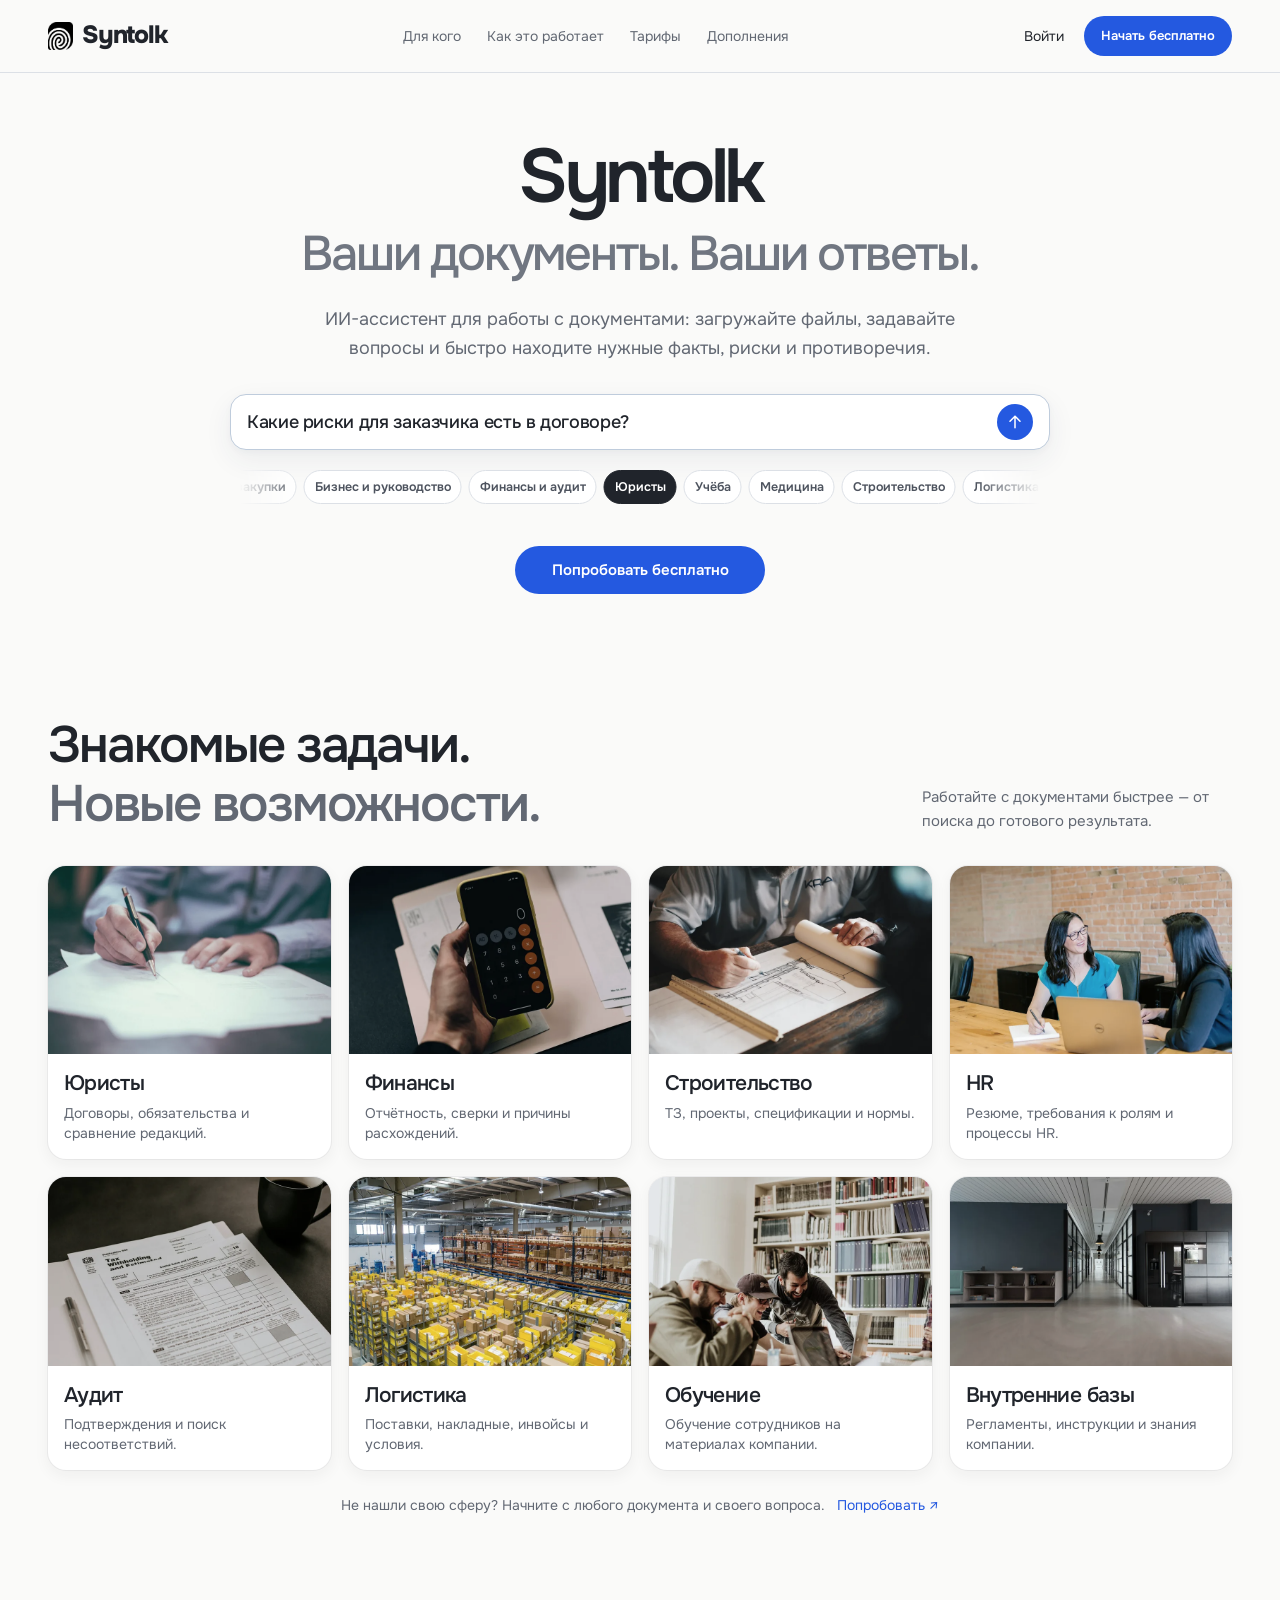
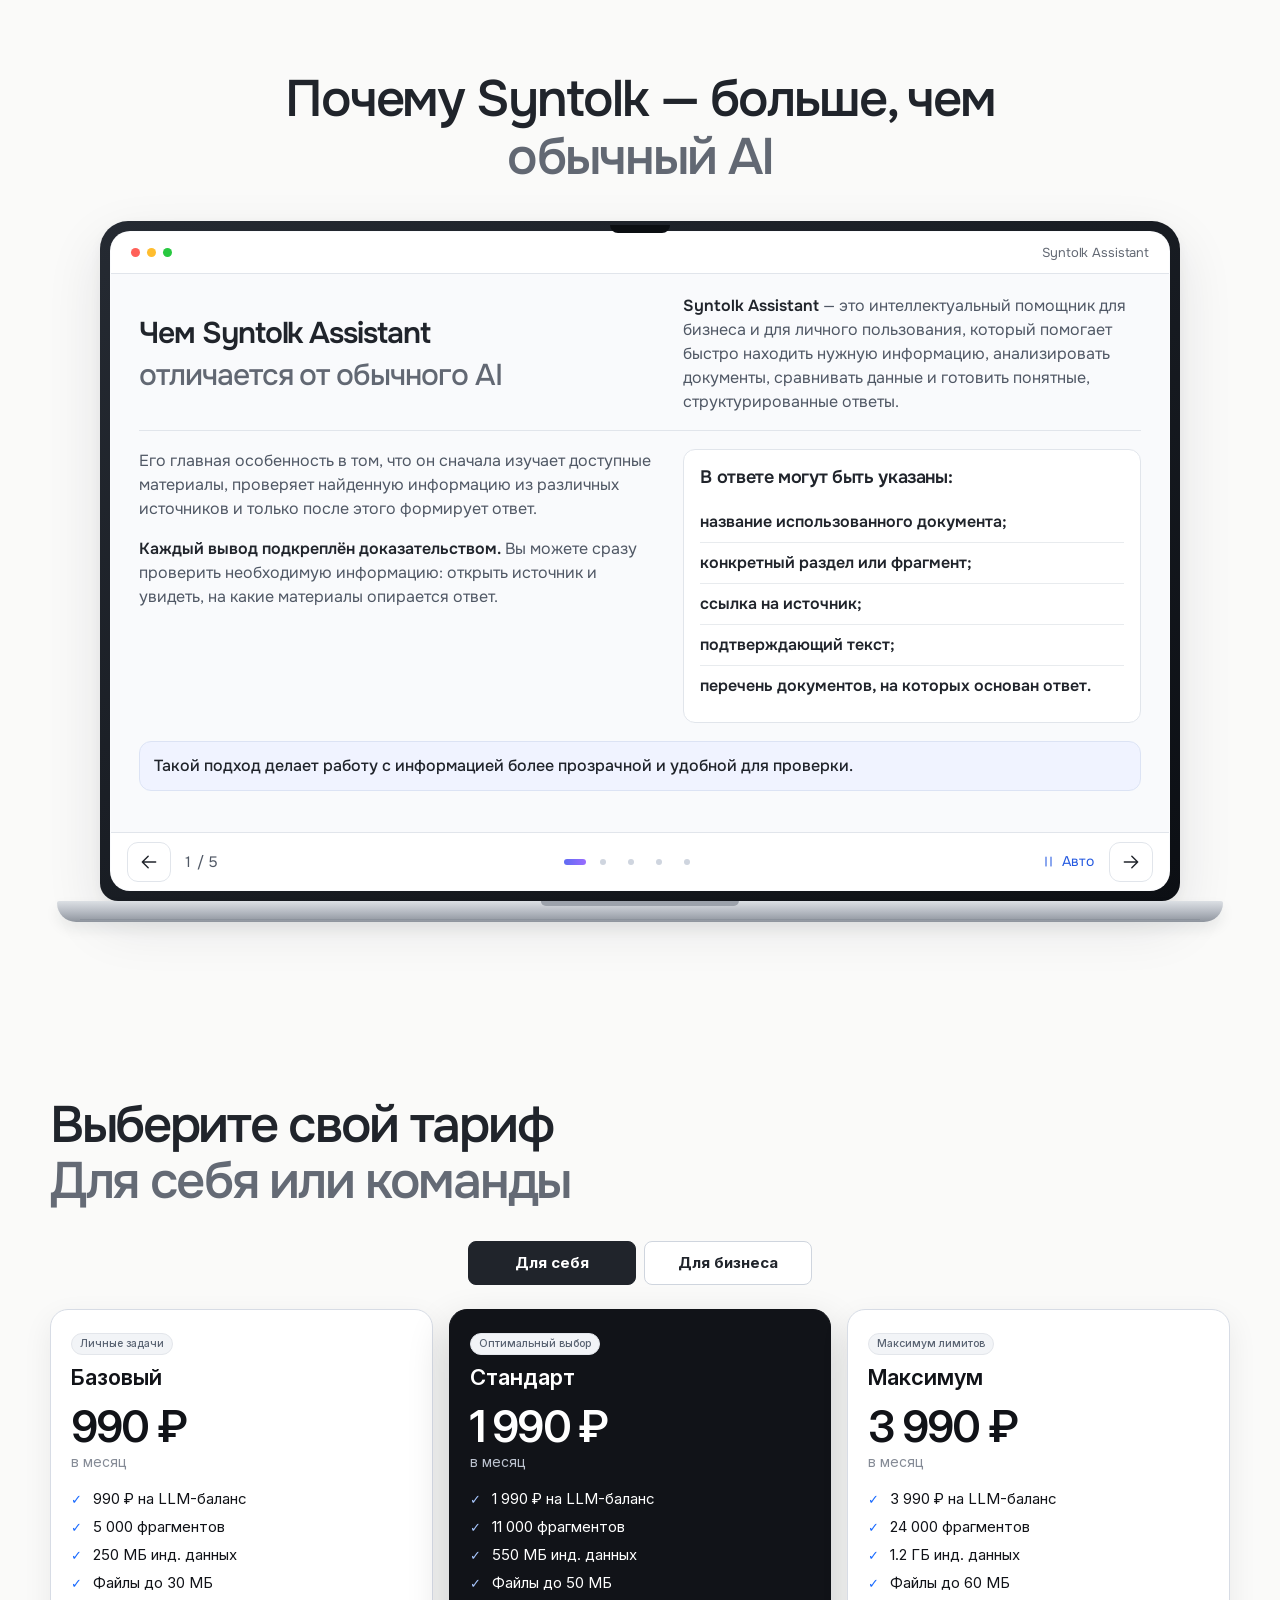
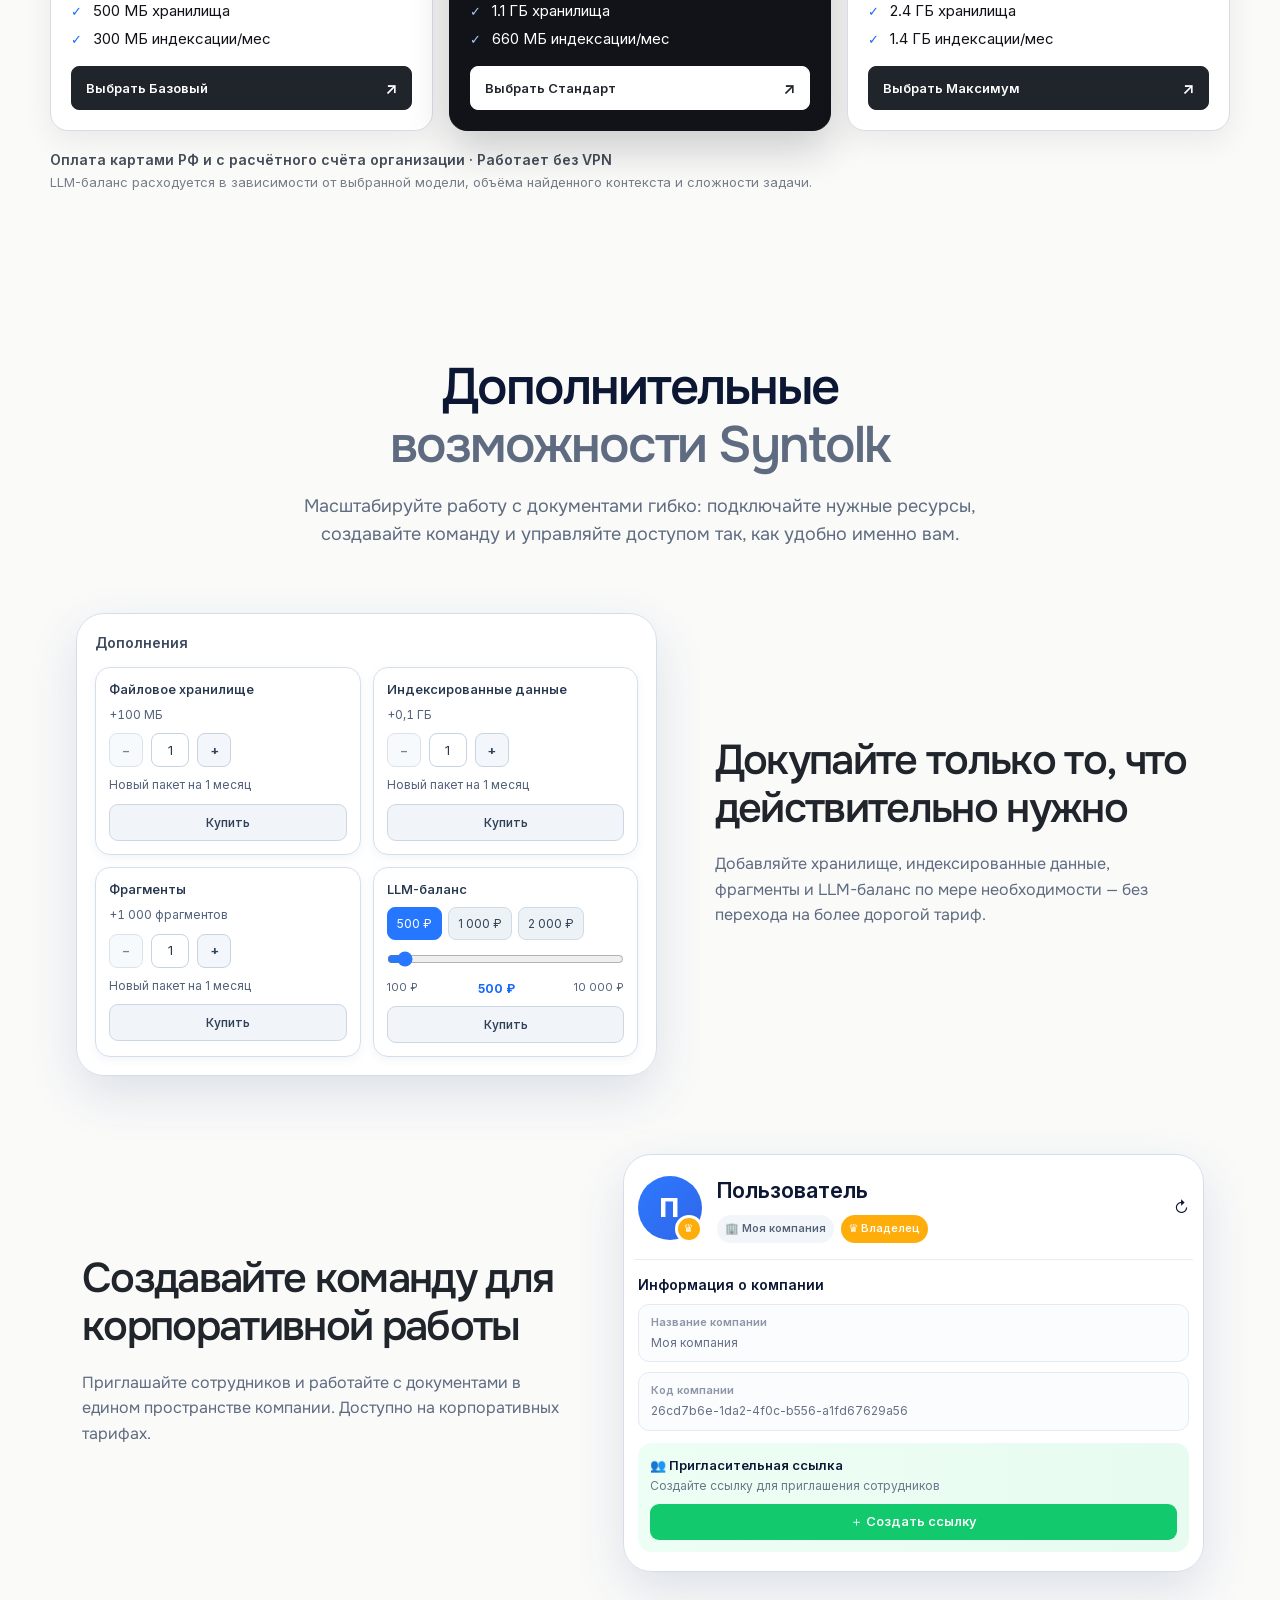
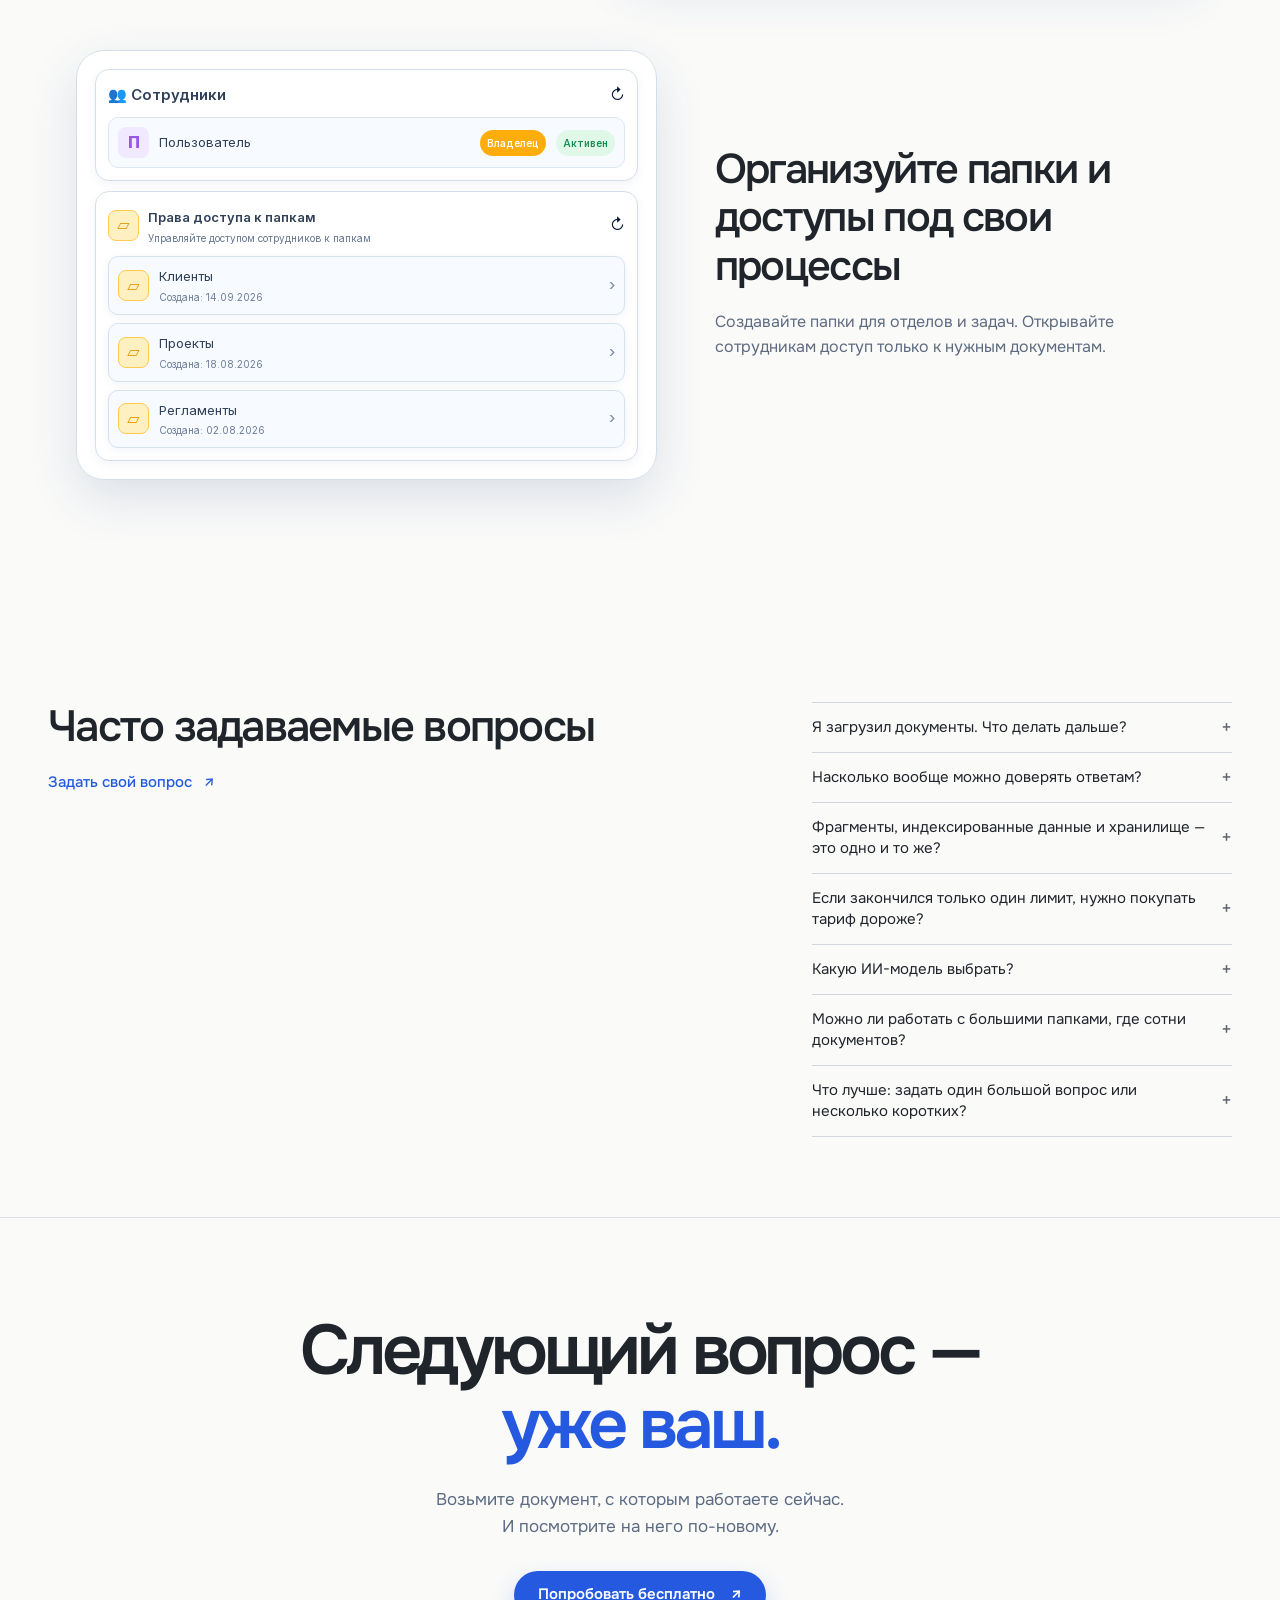
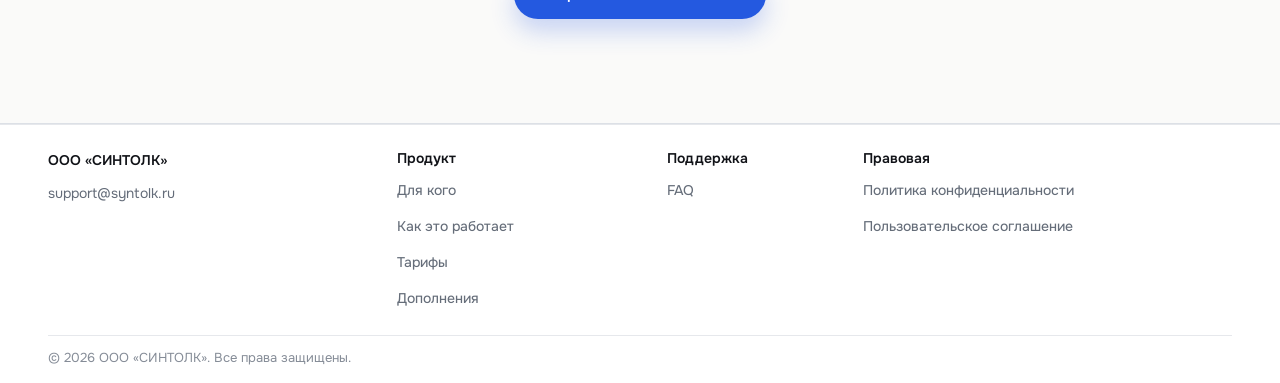
==== index.html @ 8f62c23b "Replace repeated company-context copy with concise benefit bullets" ====
<!doctype html>
<html lang="ru">
<head>
  <meta charset="utf-8">
  <meta name="viewport" content="width=device-width, initial-scale=1, viewport-fit=cover">
  <meta name="theme-color" content="#fafaf9">
  <title>Syntolk — ваши документы, ваши ответы</title>
  <meta name="description" content="Узнайте свою задачу. Syntolk помогает искать ответы в документах, сравнивать условия и проверять выводы по источникам. Для работы, бизнеса и обучения.">
  <link rel="icon" href="favicon.svg" type="image/svg+xml">
  <link rel="preload" href="fonts/onest/font.ttf" as="font" type="font/ttf" crossorigin>
  <link rel="stylesheet" href="styles.css">
  <script src="site-data.js" defer></script>
  <script src="site.js" defer></script>
</head>
<body>
<a class="skip-link" href="#main">Перейти к содержимому</a>
<header class="site-header">
  <div class="nav wrap">
    <a class="brand" href="#main" aria-label="Syntolk — главная"><img class="brand-logo" src="images/syntolk-mark.png" alt="" aria-hidden="true">Syntolk</a>
    <nav class="desktop-nav" aria-label="Основная навигация"><a href="#cases">Для кого</a><a href="#syntolk-about">Как это работает</a><a href="#pricing">Тарифы</a><a href="#additional-features">Дополнения</a></nav>
    <div class="nav-actions"><a class="login" href="https://platform.syntolk.ru/">Войти</a><a class="button button-small" href="https://platform.syntolk.ru/register">Начать бесплатно</a><button class="menu-toggle" aria-expanded="false" aria-controls="mobile-nav" aria-label="Открыть меню"><span></span><span></span></button></div>
  </div>
  <nav class="mobile-nav" id="mobile-nav" aria-label="Мобильная навигация" hidden><a href="#cases">Для кого</a><a href="#syntolk-about">Как это работает</a><a href="#pricing">Тарифы</a><a href="#additional-features">Дополнения</a><a href="#faq">Вопросы и ответы</a><a href="https://platform.syntolk.ru/">Войти в Syntolk ↗</a></nav>
</header>
<main id="main">
  <section class="hero" aria-labelledby="hero-title">
    <div class="wrap hero-inner">
      <h1 class="hero-enter" id="hero-title">Syntolk</h1>
      <p class="hero-tagline hero-enter">Ваши документы. Ваши ответы.</p>
      <p class="hero-description hero-enter">ИИ-ассистент для работы с документами: загружайте файлы, задавайте<br class="desktop-break"> вопросы и быстро находите нужные факты, риски и противоречия.</p>
      <div class="question-experience" aria-label="Знакомые вопросы из вашей сферы">
        <div class="question-stage">
          <div class="question-card" id="question-panel" role="tabpanel" aria-labelledby="topic-legal" tabindex="0" aria-describedby="question-accessibility">
            <div class="question-text"><p id="hero-question" aria-hidden="true">Какие риски для заказчика есть в договоре?</p>
            <p id="second-question" aria-hidden="true" hidden>Какие условия изменились в новой версии договора?</p></div>
            <a class="question-send" href="https://platform.syntolk.ru/register" aria-label="Зарегистрироваться и задать вопрос"><svg viewBox="0 0 24 24" fill="none" aria-hidden="true"><path d="M12 19V5m-6 6 6-6 6 6" stroke="currentColor" stroke-width="1.8" stroke-linecap="round" stroke-linejoin="round"/></svg></a>
            <span class="sr-only" id="question-accessibility">Какие риски для заказчика есть в договоре? Какие условия изменились в новой версии договора?</span>
          </div>
        </div>
        <div class="topic-picker"><div class="topics" role="tablist" aria-label="Сферы применения Syntolk"><button class="topic" id="topic-legal" role="tab" aria-selected="true" aria-controls="question-panel" tabindex="0" data-topic="0">Юристы</button><button class="topic" id="topic-learning" role="tab" aria-selected="false" aria-controls="question-panel" tabindex="-1" data-topic="1">Учёба</button><button class="topic" id="topic-medicine" role="tab" aria-selected="false" aria-controls="question-panel" tabindex="-1" data-topic="2">Медицина</button><button class="topic" id="topic-construction" role="tab" aria-selected="false" aria-controls="question-panel" tabindex="-1" data-topic="3">Строительство</button><button class="topic" id="topic-logistics" role="tab" aria-selected="false" aria-controls="question-panel" tabindex="-1" data-topic="4">Логистика и закупки</button><button class="topic" id="topic-knowledge" role="tab" aria-selected="false" aria-controls="question-panel" tabindex="-1" data-topic="5">Бизнес и руководство</button><button class="topic" id="topic-finance" role="tab" aria-selected="false" aria-controls="question-panel" tabindex="-1" data-topic="6">Финансы и аудит</button></div></div>
      </div>
      <div class="hero-actions"><a class="button" href="https://platform.syntolk.ru/register">Попробовать бесплатно</a></div>
    </div>
  </section>

  <section class="cases section" id="cases" aria-labelledby="cases-title">
    <div class="wrap">
      <div class="section-heading reveal"><div><h2 id="cases-title">Знакомые задачи.<br> <span class="muted">Новые возможности.</span></h2></div><p class="section-intro">Работайте с документами быстрее — от поиска до готового результата.</p></div>
      <div class="gallery-window" id="gallery-window"><div class="case-grid" id="case-grid"><article class="case-card reveal"><button class="case-button" data-case="0" aria-haspopup="dialog" aria-label="Юристы: посмотреть возможности"><div class="case-photo"><img src="images/cases/real-legal.webp" alt="" loading="lazy" decoding="async" width="640" height="480"></div><div class="case-copy"><h3>Юристы</h3><p>Договоры, обязательства и сравнение редакций.</p></div></button></article><article class="case-card reveal"><button class="case-button" data-case="1" aria-haspopup="dialog" aria-label="Финансы: посмотреть возможности"><div class="case-photo"><img src="images/cases/real-finance.webp" alt="" loading="lazy" decoding="async" width="640" height="480"></div><div class="case-copy"><h3>Финансы</h3><p>Отчётность, сверки и причины расхождений.</p></div></button></article><article class="case-card reveal"><button class="case-button" data-case="2" aria-haspopup="dialog" aria-label="Строительство: посмотреть возможности"><div class="case-photo"><img src="images/cases/real-construction.webp" alt="" loading="lazy" decoding="async" width="640" height="480"></div><div class="case-copy"><h3>Строительство</h3><p>ТЗ, проекты, спецификации и нормы.</p></div></button></article><article class="case-card reveal"><button class="case-button" data-case="3" aria-haspopup="dialog" aria-label="HR: посмотреть возможности"><div class="case-photo"><img src="images/cases/real-hr.webp" alt="" loading="lazy" decoding="async" width="640" height="480"></div><div class="case-copy"><h3>HR</h3><p>Резюме, требования к ролям и процессы HR.</p></div></button></article><article class="case-card reveal"><button class="case-button" data-case="4" aria-haspopup="dialog" aria-label="Аудит: посмотреть возможности"><div class="case-photo"><img src="images/cases/real-audit.webp" alt="" loading="lazy" decoding="async" width="640" height="480"></div><div class="case-copy"><h3>Аудит</h3><p>Подтверждения и поиск несоответствий.</p></div></button></article><article class="case-card reveal"><button class="case-button" data-case="5" aria-haspopup="dialog" aria-label="Логистика: посмотреть возможности"><div class="case-photo"><img src="images/cases/real-logistics.webp" alt="" loading="lazy" decoding="async" width="640" height="480"></div><div class="case-copy"><h3>Логистика</h3><p>Поставки, накладные, инвойсы и условия.</p></div></button></article><article class="case-card reveal"><button class="case-button" data-case="6" aria-haspopup="dialog" aria-label="Обучение: посмотреть возможности"><div class="case-photo"><img src="images/cases/real-learning.webp" alt="" loading="lazy" decoding="async" width="640" height="480"></div><div class="case-copy"><h3>Обучение</h3><p>Обучение сотрудников на материалах компании.</p></div></button></article><article class="case-card reveal"><button class="case-button" data-case="7" aria-haspopup="dialog" aria-label="Внутренние базы: посмотреть возможности"><div class="case-photo"><img src="images/cases/real-knowledge.webp" alt="" loading="lazy" decoding="async" width="640" height="480"></div><div class="case-copy"><h3>Внутренние базы</h3><p>Регламенты, инструкции и знания компании.</p></div></button></article></div><div class="gallery-fade" aria-hidden="true"></div></div>
      <div class="gallery-actions"><button class="gallery-toggle" aria-expanded="false" aria-controls="case-grid">Посмотреть все <span aria-hidden="true">↓</span></button></div>
      <span class="sr-only" id="gallery-status" role="status"></span>
      <p class="cases-note reveal">Не нашли свою сферу? <span>Начните с любого документа и своего вопроса.</span> <a href="https://platform.syntolk.ru/register" aria-label="Попробовать Syntolk со своими документами">Попробовать <span aria-hidden="true">↗</span></a></p>
    </div>
  </section>

  <section class="section" id="syntolk-about" aria-labelledby="assistant-about-title">
  <div class="wrap">
    <h2 class="question" id="assistant-about-title">Почему Syntolk — больше, чем<br><span class="muted">обычный AI</span></h2>
    <svg width="0" height="0" aria-hidden="true" style="position:absolute;overflow:hidden"><defs>
    <symbol id="as-search" viewBox="0 0 24 24"><circle cx="10.5" cy="10.5" r="6.5"/><path d="m16 16 4.5 4.5"/></symbol>
    <symbol id="as-file" viewBox="0 0 24 24"><path d="M14 3H6a2 2 0 0 0-2 2v14a2 2 0 0 0 2 2h12a2 2 0 0 0 2-2V9zM14 3v6h6M8 13h8M8 17h5"/></symbol>
    <symbol id="as-compare" viewBox="0 0 24 24"><path d="M4 7h16m-4-4 4 4-4 4M20 17H4m4-4-4 4 4 4"/></symbol>
    <symbol id="as-write" viewBox="0 0 24 24"><path d="m16 3 5 5-12 12-6 1 1-6zM13 6l5 5"/></symbol>
    <symbol id="as-check" viewBox="0 0 24 24"><path d="m5 12 4 4L19 6"/></symbol>
    <symbol id="as-company" viewBox="0 0 24 24"><path d="M5 21V3h14v18M3 21h18M9 7h1m4 0h1m-6 4h1m4 0h1m-6 4h1m4 0h1M10 21v-3h4v3"/></symbol>
    <symbol id="as-folder" viewBox="0 0 24 24"><path d="M3 7V5a2 2 0 0 1 2-2h5l3 3h6a2 2 0 0 1 2 2v10a2 2 0 0 1-2 2H5a2 2 0 0 1-2-2V7z"/></symbol>
    <symbol id="as-arrow" viewBox="0 0 24 24"><path d="M4 12h16m-7-7 7 7-7 7"/></symbol>
    <symbol id="as-external" viewBox="0 0 24 24"><path d="M14 4h6v6m0-6L10 14M10 4H4v16h16v-6"/></symbol>
    <symbol id="as-play" viewBox="0 0 24 24"><path d="m8 5 11 7-11 7z"/></symbol>
    <symbol id="as-pause" viewBox="0 0 24 24"><path d="M8 5v14M16 5v14"/></symbol>
  </defs></svg>
  <div class="assistant-showcase">
    <div class="as-laptop">
      <div class="as-lid">
        <div class="as-camera" aria-hidden="true"></div>
        <section class="as-screen" aria-roledescription="карусель" aria-label="Возможности Syntolk Assistant">
          <div class="as-appbar"><div class="as-window-dots" aria-hidden="true"><i></i><i></i><i></i></div><span class="as-app-name">Syntolk Assistant</span></div>
          <div class="as-screen-body" id="as-screen-body" tabindex="0" aria-label="Содержимое экрана. Можно прокрутить">
            <article class="as-page as-overview-page" data-title="Отличие от обычного AI" aria-label="1 из 5">
              <header class="as-page-header">
                <h2 class="as-screen-title">Чем Syntolk Assistant <span class="as-overview-title-detail">отличается от обычного AI</span></h2>
                <p class="as-lead"><strong>Syntolk Assistant</strong> — это интеллектуальный помощник для бизнеса и для личного пользования, который помогает быстро находить нужную информацию, анализировать документы, сравнивать данные и готовить понятные, структурированные ответы.</p>
              </header>
              <div class="as-overview-layout">
                <div class="as-overview-copy">
                  <p>Его главная особенность в том, что он сначала изучает доступные материалы, проверяет найденную информацию из различных источников и только после этого формирует ответ.</p>
                  <p class="as-overview-proof"><strong>Каждый вывод подкреплён доказательством.</strong> Вы можете сразу проверить необходимую информацию: открыть источник и увидеть, на какие материалы опирается ответ.</p>
                </div>
                <section class="as-overview-sources" aria-labelledby="as-overview-sources-title">
                  <h3 id="as-overview-sources-title">В ответе могут быть указаны:</h3>
                  <ul>
                    <li><strong>название использованного документа;</strong></li>
                    <li><strong>конкретный раздел или фрагмент;</strong></li>
                    <li><strong>ссылка на источник;</strong></li>
                    <li><strong>подтверждающий текст;</strong></li>
                    <li><strong>перечень документов, на которых основан ответ.</strong></li>
                  </ul>
                </section>
              </div>
              <p class="as-takeaway">Такой подход делает работу с информацией более прозрачной и удобной для проверки.</p>
            </article>

            <article class="as-page" data-title="Контекст компании" aria-label="2 из 5" hidden>
              <header class="as-page-header"><h2 class="as-screen-title">Помощник, который понимает вашу работу</h2><p class="as-lead">У каждой компании свои правила, документы и задачи. <strong>Дайте Syntolk нужные материалы — и получите специализированного помощника в контексте вашей организации, отрасли или проекта.</strong></p></header>
              <div class="as-grid as-split">
                <section class="as-panel">
                  <div class="as-company-flow"><span class="as-step-icon"><svg fill="none" stroke="currentColor" stroke-width="1.7" stroke-linecap="round" stroke-linejoin="round"><use href="#as-company"/></svg></span><div><strong>Знание вашей компании рядом с вами</strong><p>Договоры, положения, инструкции и стандарты.</p></div></div>
                  <ul class="as-company-points"><li><strong>Находите нужные условия в договорах</strong></li><li><strong>Сверяйте требования по технической документации</strong></li><li><strong>Сопоставляйте данные из разных отчётов</strong></li><li><strong>Разбирайтесь во внутренних правилах компании</strong></li></ul>
                  <div class="as-benefit"><svg fill="none" stroke="currentColor" stroke-width="1.8" stroke-linecap="round"><use href="#as-check"/></svg><span><strong>Чем качественнее база, тем глубже контекст.</strong> Помощник опирается на сведения, которые вы ему предоставили.</span></div>
                </section>
                <section class="as-sectors-panel">
                  <h3>От договорной работы до HR</h3><p>Один помощник для разных направлений:</p>
                  <div class="as-sectors"><span class="as-sector">Право и договоры</span><span class="as-sector">Финансы и бухгалтерия</span><span class="as-sector">Закупки и тендеры</span><span class="as-sector">Производство</span><span class="as-sector">Строительство</span><span class="as-sector">Медицина и фармацевтика</span><span class="as-sector">IT и техдокументация</span><span class="as-sector">Продажи и маркетинг</span><span class="as-sector">Логистика</span><span class="as-sector">Страхование</span><span class="as-sector">Образование</span><span class="as-sector">HR</span><span class="as-sector">Государственное управление</span><span class="as-sector">Корпоративные регламенты</span></div>
                </section>
              </div>
              <p class="as-takeaway">Задача Syntolk — погружаться в конкретную предметную область через документы, инструкции, договоры, отчёты, нормативные материалы и другие предоставленные источники.</p>
            </article>

            <article class="as-page as-analysis-page" data-title="Многоэтапный анализ" aria-label="3 из 5" hidden>
              <header class="as-page-header"><h2 class="as-screen-title">Сложный многоэтапный анализ</h2><p class="as-lead">Syntolk Assistant не ограничивается поиском первого подходящего фрагмента. Для подготовки качественного ответа он может последовательно:</p></header>
              <ul class="as-analysis-steps" aria-label="Этапы анализа">
                <li><span><strong>Разобрать запрос</strong> на отдельные задачи.</span></li>
                <li><span><strong>Определить нужный документ,</strong> объект, лицо, период или версию.</span></li>
                <li><span><strong>Найти</strong> релевантные материалы.</span></li>
                <li><span><strong>Проверить</strong> несколько источников.</span></li>
                <li><span><strong>Прочитать документ глубже,</strong> если найденный фрагмент вырван из контекста.</span></li>
                <li><span><strong>Сопоставить</strong> связанные положения.</span></li>
                <li><span><strong>Проверить</strong> даты, суммы, условия, исключения и ограничения.</span></li>
                <li><span><strong>Найти</strong> возможные противоречия.</span></li>
                <li><span><strong>Отделить подтверждённые факты</strong> от неподтверждённых предположений.</span></li>
                <li><span><strong>Сформировать структурированный ответ</strong> с указанием источников.</span></li>
              </ul>
              <p class="as-analysis-summary">Syntolk для достижения результата использует <strong>многоступенчатую логическую обработку информации.</strong></p>
              <p class="as-takeaway">Внутренний ход рассуждений не подменяет источники: в итог попадают только те выводы, которые можно подтвердить предоставленными материалами.</p>
            </article>

            <article class="as-page as-structure-page" data-title="Структура документов" aria-label="4 из 5" hidden>
              <header class="as-page-header"><h2 class="as-screen-title">Разделяйте файлы по папкам, проектам или направлениям</h2><p class="as-lead">Понятная структура помогает работать с нужным контекстом: искать информацию среди связанных документов и давать более точные ответы.</p></header>
              <div class="as-grid as-split">
                <section class="as-panel">
                  <h3>Один проект или направление — одна группа документов</h3>
                  <ul class="as-library-tree" aria-label="Пример структуры документов">
                    <li><div class="as-library-folder"><svg aria-hidden="true" fill="none" stroke="currentColor" stroke-width="1.6" stroke-linejoin="round"><use href="#as-folder"/></svg><strong>Проекты</strong></div>
                      <ul>
                        <li><div class="as-library-folder as-library-folder-selected"><svg aria-hidden="true" fill="none" stroke="currentColor" stroke-width="1.6" stroke-linejoin="round"><use href="#as-folder"/></svg><strong>Объект «Север»</strong></div>
                          <ul>
                            <li class="as-library-file"><svg aria-hidden="true" fill="none" stroke="currentColor" stroke-width="1.6" stroke-linejoin="round"><use href="#as-file"/></svg><span>Договор — Север — 2026.pdf</span></li>
                            <li class="as-library-file"><svg aria-hidden="true" fill="none" stroke="currentColor" stroke-width="1.6" stroke-linejoin="round"><use href="#as-file"/></svg><span>Отчёт — сентябрь 2026.docx</span></li>
                            <li class="as-library-file"><svg aria-hidden="true" fill="none" stroke="currentColor" stroke-width="1.6" stroke-linejoin="round"><use href="#as-file"/></svg><span>Инструкция по приёмке.pdf</span></li>
                          </ul>
                        </li>
                        <li><div class="as-library-folder"><svg aria-hidden="true" fill="none" stroke="currentColor" stroke-width="1.6" stroke-linejoin="round"><use href="#as-folder"/></svg><span>Объект «Парк»</span></div></li>
                      </ul>
                    </li>
                  </ul>
                  <p class="as-library-caption">Пример структуры для одного проекта.</p>
                </section>
                <div class="as-structure-guide">
                  <section><h3>Сначала база, потом вопросы</h3><p>Разложите материалы по направлениям: <strong>проекты, клиенты, объекты, отделы, договоры, инструкции.</strong> Так Syntolk проще работать с нужным контекстом и готовить сильные ответы.</p></section>
                  <section><h3>Названия тоже помогают поиску</h3><p>«Договор — Север — 2026» понятнее, чем «Файл 12». Syntolk может учитывать название при поиске.</p></section>
                  <section><h3>Работайте с нужной областью</h3><p>Выберите проект или направление — нужные материалы останутся под рукой даже в базе из нескольких тысяч документов.</p></section>
                </div>
              </div>
              <p class="as-takeaway">Syntolk не требует идеального порядка. Один раз организуйте базу — и она станет корпоративной памятью, к которой можно обратиться в любой момент.</p>
            </article>

            <article class="as-page as-usage-page" data-title="Как задавать вопросы" aria-label="5 из 5" hidden>
              <header class="as-page-header">
                <h2 class="as-screen-title">Как получить точный и полезный ответ</h2>
                <p class="as-lead">Syntolk помогает с простым поиском и сложным анализом. Выберите материалы для работы и объясните, что именно нужно выяснить.</p>
              </header>
              <div class="as-usage-scope" role="group" aria-label="Область поиска">
                <section><h3>Один документ</h3><p>Вопросы по конкретному файлу.</p></section>
                <section><h3>Папка</h3><p>Материалы одного проекта или направления.</p></section>
                <section><h3>Вся база</h3><p>Поиск по всем доступным документам.</p></section>
              </div>
              <div class="as-usage-guide">
                <section>
                  <h3>Подскажите, где искать</h3>
                  <p>Syntolk учитывает названия файлов и папок. Даже при поиске по всей базе можно указать папку, где может находиться ответ, и назвать файлы, которые нужно проверить вместе.</p>
                </section>
                <section>
                  <h3>Укажите важные детали</h3>
                  <p>Сформулируйте, что нужно выяснить. Уточните объект, период или условия, которые важно учесть, и скажите, в каком виде нужен результат: краткий ответ, сравнение или подробный разбор.</p>
                </section>
                <section>
                  <h3>Задавайте сложные вопросы</h3>
                  <p>Можно просить сопоставить сведения из нескольких документов, разобрать связанные условия и найти противоречия. Перечислите, какие части задачи нужно проверить.</p>
                </section>
                <section>
                  <h3>Выбирайте модель под задачу</h3>
                  <p>Для глубокого анализа и сравнения большого объёма материалов полезна более мощная модель. Для простого поиска и обычных вопросов часто достаточно более экономичной.</p>
                </section>
              </div>
              <p class="as-takeaway">Уточняйте задачу по ходу работы: добавляйте важные детали и просите подробнее разобрать нужную часть ответа.</p>
            </article>

          </div>
          <nav class="as-controls" aria-label="Переключение экранов">
            <button class="as-nav-button" id="as-prev" aria-label="Предыдущий экран"><svg style="transform:rotate(180deg)" fill="none" stroke="currentColor" stroke-width="1.7" stroke-linecap="round" stroke-linejoin="round"><use href="#as-arrow"/></svg></button>
            <span class="as-count" id="as-count" aria-live="polite" aria-atomic="true">1 / 5</span>
            <div class="as-dots" aria-label="Выбор экрана"></div>
            <button class="as-auto" id="as-auto" aria-pressed="true" aria-label="Остановить автоматическое переключение"><svg fill="none" stroke="currentColor" stroke-width="1.7" stroke-linecap="round" stroke-linejoin="round"><use href="#as-pause"/></svg><span>Авто</span></button>
            <button class="as-nav-button" id="as-next" aria-label="Следующий экран"><svg fill="none" stroke="currentColor" stroke-width="1.7" stroke-linecap="round" stroke-linejoin="round"><use href="#as-arrow"/></svg></button>
          </nav>
        </section>
      </div>
      <div class="as-base" aria-hidden="true"></div>
    </div>
  </div>
  </div>
</section>

  <section class="pricing" id="pricing">
  <div class="wrap">
    <h2 class="section-title">Выберите свой тариф</h2>
    <p class="section-sub">Для себя или команды</p>

    <div class="pricing-switch" role="tablist" aria-label="Тип использования">
      <span class="pricing-switch-indicator" aria-hidden="true"></span>
      <button type="button" class="active" data-pricing-target="personal" role="tab" aria-selected="true">Для себя</button>
      <button type="button" data-pricing-target="business" role="tab" aria-selected="false">Для бизнеса</button>
    </div>

    <div class="pricing-panels">
      <div class="pricing-panel active" data-pricing-panel="personal">
        <div class="pricing-grid">
          <article class="plan">
            <div class="plan-badge">Личные задачи</div>
            <h3>Базовый</h3>
            <div class="price"><span class="currency">990 ₽</span></div>
            <div class="per">в месяц</div>
            <p class="plan-overview mobile-only"><span class="personal-llm-overview">990 ₽ на LLM-баланс</span><span>500 МБ хранилища · файлы до 30 МБ</span></p><details class="plan-details" open><summary>Все условия тарифа</summary><div class="features">
              <div class="personal-llm-feature">990 ₽ на LLM-баланс</div>
              <div>5 000 фрагментов</div>
              <div>250 МБ инд. данных</div>
              <div>Файлы до 30 МБ</div>
              <div>500 МБ хранилища</div>
              <div>300 МБ индексации/мес</div>
            </div>
          </details><a class="plan-start" href="https://platform.syntolk.ru/pricing">Выбрать Базовый <span aria-hidden="true">↗</span></a></article>
          <article class="plan pop" data-recommended>
            <div class="plan-badge">Оптимальный выбор</div>
            <h3>Стандарт</h3>
            <div class="price"><span class="currency">1 990 ₽</span></div>
            <div class="per">в месяц</div>
            <p class="plan-overview mobile-only"><span class="personal-llm-overview">1 990 ₽ на LLM-баланс</span><span>1.1 ГБ хранилища · файлы до 50 МБ</span></p><details class="plan-details" open><summary>Все условия тарифа</summary><div class="features">
              <div class="personal-llm-feature">1 990 ₽ на LLM-баланс</div>
              <div>11 000 фрагментов</div>
              <div>550 МБ инд. данных</div>
              <div>Файлы до 50 МБ</div>
              <div>1.1 ГБ хранилища</div>
              <div>660 МБ индексации/мес</div>
            </div>
          </details><a class="plan-start" href="https://platform.syntolk.ru/pricing">Выбрать Стандарт <span aria-hidden="true">↗</span></a></article>
          <article class="plan">
            <div class="plan-badge">Максимум лимитов</div>
            <h3>Максимум</h3>
            <div class="price"><span class="currency">3 990 ₽</span></div>
            <div class="per">в месяц</div>
            <p class="plan-overview mobile-only"><span class="personal-llm-overview">3 990 ₽ на LLM-баланс</span><span>2.4 ГБ хранилища · файлы до 60 МБ</span></p><details class="plan-details" open><summary>Все условия тарифа</summary><div class="features">
              <div class="personal-llm-feature">3 990 ₽ на LLM-баланс</div>
              <div>24 000 фрагментов</div>
              <div>1.2 ГБ инд. данных</div>
              <div>Файлы до 60 МБ</div>
              <div>2.4 ГБ хранилища</div>
              <div>1.4 ГБ индексации/мес</div>
            </div>
          </details><a class="plan-start" href="https://platform.syntolk.ru/pricing">Выбрать Максимум <span aria-hidden="true">↗</span></a></article>
        </div>
      </div>

      <div class="pricing-panel" data-pricing-panel="business" hidden>
        <div class="pricing-grid">
          <article class="plan">
            <div class="plan-badge">Небольшая команда</div>
            <h3>Старт</h3>
            <div class="price"><span class="currency">10 000 ₽</span></div>
            <div class="per">в месяц</div>
            <div class="plan-benefits" aria-label="Бонусы и стоимость команды">
              <div class="team-size"><strong>10 сотрудников</strong><span>≈ 1 000 ₽ / сотрудника</span></div>
              <div class="llm-bonus"><strong>12 000 ₽</strong><span>На LLM-баланс</span><small>включая бонус +20%</small></div>
              <div class="addon-discount"><del class="addon-was">400 ₽</del><strong>300 ₽</strong><span class="addon-label">Дополнения</span><span class="addon-percent">−25%</span></div>
            </div>
            <p class="plan-overview mobile-only">6.6 ГБ хранилища · файлы до 100 МБ</p><details class="plan-details" open><summary>Все условия тарифа</summary><div class="features">
              <div>66 000 фрагментов</div>
              <div>3.3 ГБ инд. данных</div>
              <div>Файлы до 100 МБ</div>
              <div>6.6 ГБ хранилища</div>
              <div>4 ГБ индексации/мес</div>

            </div>
          </details><a class="plan-start" href="https://platform.syntolk.ru/pricing">Выбрать Старт <span aria-hidden="true">↗</span></a></article>
          <article class="plan pop">
            <div class="plan-badge">Оптимальный выбор</div>
            <h3>Бизнес</h3>
            <div class="price"><span class="currency">20 000 ₽</span></div>
            <div class="per">в месяц</div>
            <div class="plan-benefits" aria-label="Бонусы и стоимость команды">
              <div class="team-size"><strong>50 сотрудников</strong><span>≈ 400 ₽ / сотрудника</span></div>
              <div class="llm-bonus"><strong>26 000 ₽</strong><span>На LLM-баланс</span><small>включая бонус +30%</small></div>
              <div class="addon-discount"><del class="addon-was">400 ₽</del><strong>200 ₽</strong><span class="addon-label">Дополнения</span><span class="addon-percent">−50%</span></div>
            </div>
            <p class="plan-overview mobile-only">14.5 ГБ хранилища · файлы до 100 МБ</p><details class="plan-details" open><summary>Все условия тарифа</summary><div class="features">
              <div>145 200 фрагментов</div>
              <div>7.3 ГБ инд. данных</div>
              <div>Файлы до 100 МБ</div>
              <div>14.5 ГБ хранилища</div>
              <div>8.8 ГБ индексации/мес</div>

            </div>
          </details><a class="plan-start" href="https://platform.syntolk.ru/pricing">Выбрать Бизнес <span aria-hidden="true">↗</span></a></article>
          <article class="plan">
            <div class="plan-badge">Максимальная выгода</div>
            <h3>Про</h3>
            <div class="price"><span class="currency">30 000 ₽</span></div>
            <div class="per">в месяц</div>
            <div class="plan-benefits" aria-label="Бонусы и стоимость команды">
              <div class="team-size"><strong>100 сотрудников</strong><span>≈ 300 ₽ / сотрудника</span></div>
              <div class="llm-bonus"><strong>45 000 ₽</strong><span>На LLM-баланс</span><small>включая бонус +50%</small></div>
              <div class="addon-discount"><del class="addon-was">400 ₽</del><strong>100 ₽</strong><span class="addon-label">Дополнения</span><span class="addon-percent">−75%</span></div>
            </div>
            <p class="plan-overview mobile-only">23.2 ГБ хранилища · файлы до 100 МБ</p><details class="plan-details" open><summary>Все условия тарифа</summary><div class="features">
              <div>232 320 фрагментов</div>
              <div>11.7 ГБ инд. данных</div>
              <div>Файлы до 100 МБ</div>
              <div>23.2 ГБ хранилища</div>
              <div>14.1 ГБ индексации/мес</div>

            </div>
          </details><a class="plan-start" href="https://platform.syntolk.ru/pricing">Выбрать Про <span aria-hidden="true">↗</span></a></article>
        </div>
      </div>
    </div>

    <div class="pricing-payment-note">Оплата картами РФ и с расчётного счёта организации · Работает без VPN</div>
    <div class="pricing-note">LLM-баланс расходуется в зависимости от выбранной модели, объёма найденного контекста и сложности задачи.</div>
  </div>
</section>


  <section class="additional-features" id="additional-features" aria-labelledby="additional-features-title">
<div class="af-page">
  <header class="af-hero">
    <h2 id="additional-features-title"><span class="af-title-dark">Дополнительные</span><br><span class="af-title-muted">возможности Syntolk</span></h2>
    <p>Масштабируйте работу с документами гибко: подключайте нужные ресурсы, создавайте команду и управляйте доступом так, как удобно именно вам.</p>
  </header>

  <section class="af-section">
    <div class="af-visual">
      <div class="af-card-shell">
        <div class="af-panel-title">Дополнения</div>
        <div class="af-addon-grid">
          <article class="af-addon af-addon-counter" data-unit="100" data-kind="storage">
            <h4>Файловое хранилище</h4>
            <small class="af-addon-value">+100 МБ</small>
            <div class="af-stepper">
              <button type="button" class="af-minus" aria-label="Уменьшить количество">−</button>
              <span class="af-qty" aria-live="polite">1</span>
              <button type="button" class="af-plus" aria-label="Увеличить количество">+</button>
            </div>
            <small class="af-purchase-period">Новый пакет на 1 месяц</small>
            <a class="af-buy" href="https://platform.syntolk.ru/register">Купить</a>
          </article>
          <article class="af-addon af-addon-counter" data-unit="0.1" data-kind="indexed">
            <h4>Индексированные данные</h4>
            <small class="af-addon-value">+0,1 ГБ</small>
            <div class="af-stepper">
              <button type="button" class="af-minus" aria-label="Уменьшить количество">−</button>
              <span class="af-qty" aria-live="polite">1</span>
              <button type="button" class="af-plus" aria-label="Увеличить количество">+</button>
            </div>
            <small class="af-purchase-period">Новый пакет на 1 месяц</small>
            <a class="af-buy" href="https://platform.syntolk.ru/register">Купить</a>
          </article>
          <article class="af-addon af-addon-counter" data-unit="1000" data-kind="fragments">
            <h4>Фрагменты</h4>
            <small class="af-addon-value">+1 000 фрагментов</small>
            <div class="af-stepper">
              <button type="button" class="af-minus" aria-label="Уменьшить количество">−</button>
              <span class="af-qty" aria-live="polite">1</span>
              <button type="button" class="af-plus" aria-label="Увеличить количество">+</button>
            </div>
            <small class="af-purchase-period">Новый пакет на 1 месяц</small>
            <a class="af-buy" href="https://platform.syntolk.ru/register">Купить</a>
          </article>
          <article class="af-addon af-llm-addon">
            <h4>LLM-баланс</h4>
            <div class="af-price-pills">
              <button type="button" class="af-active" data-value="500">500 ₽</button>
              <button type="button" data-value="1000">1 000 ₽</button>
              <button type="button" data-value="2000">2 000 ₽</button>
            </div>
            <input class="af-range-input" type="range" min="100" max="10000" step="100" value="500" aria-label="Сумма пополнения LLM-баланса">
            <div class="af-range-labels"><span>100 ₽</span><b class="af-range-current">500 ₽</b><span>10 000 ₽</span></div>
            <a class="af-buy" href="https://platform.syntolk.ru/register">Купить</a>
          </article>
        </div>
      </div>
    </div>
    <div class="af-copy">
      <h3>Докупайте только то, что действительно нужно</h3>
      <p>Добавляйте хранилище, индексированные данные, фрагменты и LLM-баланс по мере необходимости — без перехода на более дорогой тариф.</p>
    </div>
    <div class="af-dots af-r"></div>
  </section>

  <section class="af-section af-reverse">
    <div class="af-copy">
      <h3>Создавайте команду для корпоративной работы</h3>
      <p>Приглашайте сотрудников и работайте с документами в едином пространстве компании. Доступно на корпоративных тарифах.</p>
    </div>
    <div class="af-visual">
      <div class="af-card-shell af-profile">
        <div class="af-profile-top">
          <div class="af-avatar">П</div>
          <div class="af-profile-main">
            <h4>Пользователь</h4>
            <div class="af-chips"><span class="af-chip">🏢 <span>Моя компания</span></span><span class="af-chip af-orange">♛ Владелец</span></div>
          </div>
          <div>↻</div>
        </div>
        <div class="af-company">
          <details class="af-company-details responsive-details" open><summary>Информация о компании</summary><div class="af-company-fields">
          <div class="af-field af-company-name-static">
            <strong>Название компании</strong>
            <span class="af-company-name-text">Моя компания</span>
          </div>
          <div class="af-field"><strong>Код компании</strong>26cd7b6e-1da2-4f0c-b556-a1fd67629a56</div>
          </div></details>
          <div class="af-invite">
            <div class="af-invite-head">👥 Пригласительная ссылка</div>
            <p>Создайте ссылку для приглашения сотрудников</p>
            <button type="button" class="af-invite-register">＋ Создать ссылку</button>
          </div>
        </div>
      </div>
    </div>
    <div class="af-orb af-green"></div><div class="af-dots af-l"></div>
  </section>

  <section class="af-section">
    <div class="af-visual">
      <div class="af-card-shell af-access-card">
        <div class="af-mini-card">
          <div class="af-mini-head"><strong>👥 Сотрудники</strong><span>↻</span></div>
          <div class="af-person-row"><div class="af-person-dot">П</div><div class="af-grow">Пользователь</div><span class="af-tag af-orange">Владелец</span><span class="af-tag af-green">Активен</span></div>
        </div>
        <div class="af-mini-card af-folder-access-card">
          <div class="af-mini-head"><div class="af-folder-head"><div class="af-folder-icon">▱</div><div class="af-folder-title"><strong>Права доступа к папкам</strong><span>Управляйте доступом сотрудников к папкам</span></div></div><span>↻</span></div>
          <div class="af-folder-list">
            <div class="af-folder-row" role="button" tabindex="0" aria-haspopup="dialog" data-folder="Клиенты"><div class="af-folder-icon">▱</div><div class="af-name">Клиенты<span class="af-date">Создана: 14.09.2026</span></div><span class="af-arrow">›</span></div>
            <div class="af-folder-row" role="button" tabindex="0" aria-haspopup="dialog" data-folder="Проекты"><div class="af-folder-icon">▱</div><div class="af-name">Проекты<span class="af-date">Создана: 18.08.2026</span></div><span class="af-arrow">›</span></div>
            <div class="af-folder-row" role="button" tabindex="0" aria-haspopup="dialog" data-folder="Регламенты"><div class="af-folder-icon">▱</div><div class="af-name">Регламенты<span class="af-date">Создана: 02.08.2026</span></div><span class="af-arrow">›</span></div>
          </div>
        </div>
      </div>
      <div class="af-permission-dialog" hidden>
        <div class="af-permission-backdrop" data-af-permission-close></div>
        <div class="af-permission-panel" role="dialog" aria-modal="true" aria-labelledby="af-permission-title">
          <button class="af-permission-close" type="button" aria-label="Закрыть">×</button>
          <h4 id="af-permission-title">Управление правами доступа к папке «<span class="af-dialog-folder">Клиенты</span>»</h4>
          <p class="af-dialog-sub">Добавить права доступа</p>
          <div class="af-employee-field"><span>Сотрудник</span><div class="af-employee-select af-employee-static" aria-disabled="true">Выберите сотрудника</div></div>
          <div class="af-permission-toggles">
            <button class="af-permission-toggle" type="button" data-permission="Чтение" aria-pressed="true"><span class="af-switch af-on"></span>Чтение</button>
            <button class="af-permission-toggle" type="button" data-permission="Загрузка" aria-pressed="true"><span class="af-switch af-on"></span>Загрузка</button>
            <button class="af-permission-toggle" type="button" data-permission="Скачивание" aria-pressed="false"><span class="af-switch"></span>Скачивание</button>
            <button class="af-permission-toggle" type="button" data-permission="Вопросы" aria-pressed="false"><span class="af-switch"></span>Вопросы</button>
            <button class="af-permission-toggle" type="button" data-permission="Удаление" aria-pressed="true"><span class="af-switch af-on"></span>Удаление</button>
          </div>
          <a class="af-dialog-add" href="https://platform.syntolk.ru/register">Добавить</a>
          <div class="af-dialog-current"><b>Текущие права доступа</b><span class="af-dialog-status">Нет назначенных прав доступа. Добавьте права доступа для пользователей.</span></div>
        </div>
      </div>
    </div>
    <div class="af-copy">
      <h3>Организуйте папки и доступы под свои процессы</h3>
      <p>Создавайте папки для отделов и задач. Открывайте сотрудникам доступ только к нужным документам.</p>
    </div>
    <div class="af-dots af-r"></div>
  </section>

</div>
</section>


  <section class="faq section" id="faq" aria-labelledby="faq-title">
    <div class="wrap faq-layout"><div class="faq-heading reveal"><h2 id="faq-title">Часто задаваемые вопросы</h2><a class="text-link" href="mailto:support@syntolk.ru">Задать свой вопрос <span aria-hidden="true">↗</span></a></div>
      <div class="faq-list">
        <details class="reveal"><summary>Я загрузил документы. Что делать дальше?<span aria-hidden="true">+</span></summary><p>Просто задайте вопрос обычными словами — так, как задали бы его коллеге. Не нужно придумывать специальные команды или заранее настраивать поиск.</p></details>
        <details class="reveal"><summary>Насколько вообще можно доверять ответам?<span aria-hidden="true">+</span></summary><p>Важные выводы лучше проверять по источникам. Syntolk специально показывает документы и фрагменты, на которых строится ответ, чтобы результат можно было перепроверить.</p></details>
        <details class="reveal"><summary>Фрагменты, индексированные данные и хранилище — это одно и то же?<span aria-hidden="true">+</span></summary><p>Нет.</p><p><strong>Хранилище</strong> — место для загруженных файлов.<br><strong>Индексированные данные</strong> — объём документов, подготовленных для поиска.<br><strong>Фрагменты</strong> — части документов, по которым Syntolk ищет подходящую информацию.</p><p>Поэтому у этих ресурсов в тарифе отдельные лимиты.</p></details>
        <details class="reveal"><summary>Если закончился только один лимит, нужно покупать тариф дороже?<span aria-hidden="true">+</span></summary><p>Нет. Можно отдельно докупить нужный ресурс — например, хранилище, индексированные данные, фрагменты или LLM-баланс — и продолжить работу на текущем тарифе.</p></details>
        <details class="reveal"><summary>Какую ИИ-модель выбрать?<span aria-hidden="true">+</span></summary><p>Для большинства повседневных задач необязательно искать самую дорогую модель. Более мощная модель имеет смысл, когда нужно сравнить много документов, разобраться в сложных формулировках или провести глубокий анализ. Для простого поиска и обычных вопросов часто достаточно более экономичного варианта.</p></details>
        <details class="reveal"><summary>Можно ли работать с большими папками, где сотни документов?<span aria-hidden="true">+</span></summary><p>Да. Но чем точнее поставлен вопрос, тем лучше результат. Если вы знаете, что информация относится к определённому проекту, договору или папке, лучше указать это сразу — системе не придётся анализировать лишние материалы.</p></details>
        <details class="reveal"><summary>Что лучше: задать один большой вопрос или несколько коротких?<span aria-hidden="true">+</span></summary><p>Если задача сложная, обычно лучше разбить её на несколько шагов. Например: сначала найти нужные документы, затем сравнить условия, а после попросить собрать итоговый вывод. Так проще проверить результат и понять, откуда взялась каждая часть ответа.</p></details>
      </div>
    </div>
  </section>

  <section class="final-section" aria-labelledby="final-title"><div class="wrap final-content reveal"><h2 id="final-title">Следующий вопрос&nbsp;—<br> <span>уже ваш.</span></h2><p>Возьмите документ, с которым работаете сейчас.<br> И посмотрите на него по-новому.</p><a class="button" href="https://platform.syntolk.ru/register">Попробовать бесплатно <span aria-hidden="true">↗</span></a></div></section>
</main>
<footer class="site-footer">
  <div class="wrap site-footer__main">
    <div class="site-footer__contact">
      <p class="site-footer__company">ООО «СИНТОЛК»</p>
      <a class="site-footer__mail" href="mailto:support@syntolk.ru">support@syntolk.ru</a>
    </div>
    <nav class="site-footer__nav" aria-label="Навигация внизу страницы">
      <details class="site-footer__group responsive-details" open><summary>Продукт</summary><div class="site-footer__links">
        <a href="#cases">Для кого</a>
        <a href="#syntolk-about">Как это работает</a>
        <a href="#pricing">Тарифы</a>
        <a href="#additional-features">Дополнения</a>
      </div></details>
      <details class="site-footer__group responsive-details" open><summary>Поддержка</summary><div class="site-footer__links">
        <a href="#faq">FAQ</a>
      </div></details>
      <details class="site-footer__group responsive-details" open><summary>Правовая</summary><div class="site-footer__links">
        <a href="https://syntolk.ru/privacy">Политика конфиденциальности</a>
        <a href="https://syntolk.ru/terms">Пользовательское соглашение</a>
      </div></details>
    </nav>
  </div>
  <div class="wrap site-footer__bottom"><span>© 2026 ООО «СИНТОЛК». Все права защищены.</span></div>
</footer>
<dialog class="case-dialog" id="case-dialog" aria-labelledby="dialog-title" aria-describedby="dialog-intro"><button class="dialog-close" aria-label="Закрыть подробности">×</button><div class="dialog-layout"><div class="dialog-visual"><img id="dialog-image" alt=""><span id="dialog-category"></span></div><div class="dialog-copy"><h2 id="dialog-title"></h2><p id="dialog-intro"></p><p class="dialog-label">С чего можно начать</p><ul class="dialog-questions" id="dialog-questions"></ul><p class="dialog-label">Что поможет сделать Syntolk</p><ul class="dialog-benefits" id="dialog-benefits"></ul><p class="dialog-files" id="dialog-files"></p><a class="button" href="https://platform.syntolk.ru/register">Попробовать на своих файлах <span aria-hidden="true">↗</span></a></div></div></dialog>
</body>
</html>
---- styles.css ----
@font-face{font-family:Onest;src:url('fonts/onest/font.ttf') format('truetype');font-weight:100 900;font-display:swap}
@font-face{font-family:Inter;src:url('fonts/inter/InterVariable.woff2') format('woff2');font-style:normal;font-weight:100 900;font-display:swap}

/* One set of base rules, followed by tablet and phone layouts. */
:root{--ink:#20242b;--muted:#626873;--blue:#2459e0;--paper:#fafaf9;--surface:#fafaf9;--line:#dce0e6;--max:1184px}
*{box-sizing:border-box}
html{scroll-behavior:smooth;scroll-padding-top:88px}
body{margin:0;background:var(--paper);color:var(--ink);font:16px/1.6 Onest,-apple-system,BlinkMacSystemFont,'Segoe UI',sans-serif;-webkit-font-smoothing:antialiased}
button,input{font:inherit}button,a,summary{touch-action:manipulation;-webkit-tap-highlight-color:transparent}
button{color:inherit;cursor:pointer}a{color:inherit;text-decoration:none}img{display:block;max-width:100%}
h1,h2,h3,p{margin:0}h1,h2,h3{font-weight:550;letter-spacing:-.04em;line-height:1.15}
h2{font-size:clamp(34px,4vw,54px)}h3{font-size:24px}button{border:0}
[hidden]{display:none!important}:focus-visible{outline:3px solid var(--blue);outline-offset:4px}::selection{background:#d9e4ff}
.wrap{width:min(calc(100% - 80px),var(--max));margin-inline:auto}.section{padding:80px 0}
.eyebrow{font-size:14px;line-height:1.5;font-weight:500;color:var(--muted);margin-bottom:16px}.muted{color:var(--muted)}
.button{display:inline-flex;align-items:center;justify-content:center;gap:16px;min-height:48px;padding:13px 24px;border-radius:100px;background:var(--blue);color:white;font-size:15px;font-weight:600;line-height:1.4;text-align:center}
.button:hover{background:#1649c8}.button-small{font-size:13px;min-height:40px;padding:10px 17px}
.text-link{display:inline-flex;align-items:center;gap:12px;font-size:15px;font-weight:500;color:var(--blue)}.text-link:hover{text-decoration:underline;text-underline-offset:4px}
.skip-link{position:fixed;z-index:100;top:-80px;left:16px;background:white;padding:12px}.skip-link:focus{top:8px}
.sr-only{position:absolute;width:1px;height:1px;padding:0;margin:-1px;overflow:hidden;clip:rect(0,0,0,0);white-space:nowrap;border:0}

/* Navigation */
.site-header{position:sticky;top:0;z-index:30;background:#fafaf9f5;border-bottom:1px solid var(--line);backdrop-filter:blur(16px)}
.nav{height:72px;display:flex;align-items:center;justify-content:space-between;gap:24px}.brand{display:inline-flex;align-items:center;font-family:Onest,sans-serif;font-size:25px;font-weight:800;letter-spacing:-1.2px;line-height:1.1}
.brand-logo{display:block;width:25px;height:29px;object-fit:contain;flex:none;margin-right:9px;filter:brightness(0)}
.desktop-nav{display:flex;gap:26px;font-size:14px;color:var(--muted)}.desktop-nav a{white-space:nowrap}.desktop-nav a:hover,.login:hover{color:var(--blue)}.nav-actions{display:flex;align-items:center;gap:20px}.login{font-size:14px}
.menu-toggle{display:none;background:none;width:44px;height:44px;align-items:center;justify-content:center;flex-direction:column;gap:5px}.menu-toggle span{width:19px;height:2px;background:var(--ink)}
.menu-toggle[aria-expanded=true] span:first-child{transform:translateY(3.5px) rotate(45deg)}.menu-toggle[aria-expanded=true] span:last-child{transform:translateY(-3.5px) rotate(-45deg)}
.mobile-nav{padding:8px 20px 20px;border-top:1px solid var(--line)}.mobile-nav a{display:block;padding:12px 0;font-size:16px;border-bottom:1px solid var(--line)}

/* Hero: reserve the tallest original question at the current width. */
.hero{--hero-cta-gap:30px;padding:64px 0 var(--hero-cta-gap)}.hero-inner{text-align:center}.hero h1{font-size:76px;font-weight:600;line-height:1.05;letter-spacing:-.06em;margin-bottom:10px}
.hero-tagline{max-width:900px;margin:0 auto 22px;color:#707681;font-size:clamp(32px,3.8vw,50px);font-weight:500;line-height:1.15;letter-spacing:-.045em;text-wrap:balance}
.hero-description{max-width:800px;margin:auto;font-size:18px;line-height:1.6;font-weight:400;color:var(--muted)}
.question-experience{display:flex;flex-direction:column;gap:20px;max-width:820px;margin:32px auto 0}.question-stage{width:100%}
.question-card{position:relative;display:grid;grid-template-columns:minmax(0,1fr) 36px;align-items:center;gap:10px;padding:9px 16px;background:white;border:1px solid #bfccdc;border-radius:16px;box-shadow:0 10px 28px #26345212,0 2px 7px #26345208;text-align:left}
.question-text{min-width:0;min-height:var(--question-height,24px);display:flex;flex-direction:column;justify-content:center;opacity:1;will-change:opacity}#hero-question{font-size:18px;line-height:1.3;font-weight:500;letter-spacing:-.02em;text-wrap:pretty}
#second-question{font-size:20px;line-height:1.5;color:var(--muted);margin-top:14px}
.question-send{display:grid;place-items:center;width:36px;height:36px;border-radius:50%;background:var(--blue);color:white}.question-send:hover{background:#1649c8}.question-send svg{width:20px;height:20px}
.topics{position:relative;width:100%;max-width:800px;margin:auto;overflow:hidden;touch-action:pan-y;cursor:grab;-webkit-mask-image:linear-gradient(90deg,transparent 0%,#000 8%,#000 92%,transparent 100%);mask-image:linear-gradient(90deg,transparent 0%,#000 8%,#000 92%,transparent 100%)}.topics.is-dragging{cursor:grabbing}.topics-track{position:relative;display:flex;align-items:center;gap:7px;width:max-content;will-change:transform}.topic{flex:0 0 auto;white-space:nowrap;min-height:34px;padding:5px 10px;border:1px solid var(--line);border-radius:100px;background:#fff;font-size:12.5px;font-weight:600;line-height:1.35;color:#4d535e;user-select:none;-webkit-user-select:none}
.topic.is-active{color:#fff;background:var(--ink);border-color:var(--ink)}.topic:hover{border-color:#818895}.topics:focus-visible{outline:2px solid var(--blue);outline-offset:3px}
.hero-actions{display:flex;justify-content:center;margin-top:var(--hero-cta-gap)}.hero-actions .button{min-width:250px}
@media(min-width:801px){.hero{--hero-cta-gap:42px}}

/* Gallery */
.cases{background:var(--surface)}.section-heading{display:flex;justify-content:space-between;align-items:flex-end;gap:32px;margin-bottom:32px}.section-intro{font-size:15px;line-height:1.65;color:var(--muted);max-width:310px}
.case-grid{display:grid;grid-template-columns:repeat(4,minmax(0,1fr));gap:18px;scroll-margin-top:88px}.case-card{min-width:0;border-radius:18px;background:white;overflow:hidden;box-shadow:0 0 0 1px rgba(32,36,43,.05),0 5px 16px rgba(32,36,43,.055)}.case-button{display:flex;flex-direction:column;padding:0;background:none;text-align:left;width:100%;height:100%}.case-button:focus-visible{outline-offset:-4px;border-radius:18px}
.case-photo{width:100%;aspect-ratio:1.5;overflow:hidden;background:#dce0e5}.case-photo img{width:100%;height:100%;object-fit:cover;filter:saturate(.75);transform:scale(1);transition:transform .65s cubic-bezier(.2,.75,.25,1)}
@media(hover:hover) and (pointer:fine){.case-button:hover .case-photo img,.case-button:focus-visible .case-photo img{transform:scale(1.06)}}
.case-copy{padding:16px;display:flex;flex-direction:column;width:100%}.case-copy h3{font-size:21px;line-height:1.25;letter-spacing:-.03em;margin-bottom:6px}.case-copy p{font-size:14px;line-height:1.45;color:var(--muted);margin-bottom:0;min-height:2.9em}
.gallery-actions,.gallery-fade{display:none}.cases-note{font-size:14px;line-height:1.65;text-align:center;color:var(--muted);margin:24px auto 0}.cases-note a{display:inline-block;color:var(--blue);margin-left:8px}

/* Explanation */
.how-section{background:#20242b;color:#fff}.how-heading{text-align:center}.how-heading .eyebrow{color:#bec4cf}.how-heading>p:last-child{font-size:16px;line-height:1.65;color:#c8ccd4;margin-top:20px}
.steps{display:grid;grid-template-columns:repeat(3,minmax(0,1fr));gap:32px;margin-top:40px}.step{border-top:1px solid #565c67;padding-top:20px}.step-number{font-size:14px;color:#bac9fa}.step h3{font-size:24px;margin:20px 0 12px}.step p{font-size:15px;line-height:1.7;color:#c8ccd4;margin-bottom:16px}.step-detail{font-size:14px;color:#bec4cf}.file-types{display:flex;gap:8px}.file-types span{font-size:13px;line-height:1.5;padding:4px 9px;border:1px solid #646b77;border-radius:5px;color:#dce0e8}

/* FAQ and footer */
.faq{background:var(--surface)}.faq-layout{display:grid;grid-template-columns:minmax(0,1fr) minmax(0,420px);gap:56px}.faq-heading h2{font-size:clamp(34px,3.4vw,46px)}.faq-heading .text-link{margin-top:18px}.faq-list{width:100%;max-width:420px;justify-self:end}.faq-list details{border-bottom:1px solid #d1d6de}.faq-list details:first-child{border-top:1px solid #d1d6de}.faq-list summary{display:flex;align-items:center;justify-content:space-between;gap:16px;list-style:none;cursor:pointer;font-size:15px;line-height:1.4;padding:14px 0}.faq-list summary::-webkit-details-marker{display:none}.faq-list summary span{font-size:20px;line-height:1;flex:none;color:var(--muted)}.faq-list details[open] summary span{transform:rotate(45deg)}.faq-list details p{font-size:14px;line-height:1.6;color:var(--muted);margin:0 22px 16px 0}.faq-list p a{color:var(--blue);overflow-wrap:anywhere}
.final-section{position:relative;overflow:hidden;text-align:center;padding:96px 0 104px;background:#fafaf9;border-top:1px solid var(--line);border-bottom:1px solid var(--line)}.final-section:before{display:none}.final-content{position:relative;z-index:1;max-width:780px}.final-section h2{font-size:clamp(46px,5.5vw,72px);line-height:1.05;letter-spacing:-.06em;font-weight:600}.final-section h2 span{color:var(--blue)}.final-section p{max-width:520px;margin:24px auto 30px;font-size:17px;line-height:1.6;color:#5c6b82}.final-section .button{min-width:250px;box-shadow:0 12px 24px #2459e03d;transition:transform .2s ease,box-shadow .2s ease}.final-section .button:hover{transform:translateY(-2px);box-shadow:0 16px 30px #2459e04d}
.site-footer{padding:0;border-top:1px solid #e6e8ec;background:#fff;color:#111318;font-size:14px}.site-footer__main{display:grid;grid-template-columns:minmax(160px,.55fr) minmax(0,1.45fr);gap:32px;padding-top:24px;padding-bottom:20px}.site-footer__contact{min-width:0}.site-footer__company{margin:0 0 6px;color:#111318;font-size:14px;font-weight:600}.site-footer__mail{display:inline-flex;align-items:center;min-height:32px;color:#646c79;font-size:14px;transition:color .18s ease}.site-footer__mail:hover{color:#1769ff}.site-footer__nav{display:grid;grid-template-columns:minmax(0,1fr) minmax(0,.7fr) minmax(0,1.5fr);gap:24px}.site-footer__group{min-width:0}.site-footer__group a{display:flex;align-items:center;min-height:32px;color:#656d79;font-size:14px;line-height:1.4;font-weight:450;transition:color .18s ease;overflow-wrap:anywhere}.site-footer__group a:hover{color:#111318}.site-footer__bottom{border-top:1px solid #e6e8ec;padding-top:13px;padding-bottom:16px;color:#858c97;font-size:13px;line-height:1.4}

/* Dialogs remain legible and scroll within the viewport. */
.case-dialog{padding:0;border:0;border-radius:22px;width:min(960px,calc(100% - 40px));height:min(420px,calc(100dvh - 40px));max-height:calc(100dvh - 40px);font-family:inherit;color:var(--ink);background:white;overflow:hidden;overscroll-behavior:contain}.case-dialog::backdrop{background:#141b2b80;backdrop-filter:blur(6px)}
.dialog-close{position:sticky;top:12px;float:right;z-index:2;margin:12px 12px -56px 0;width:44px;height:44px;border-radius:50%;background:#f5f6f8;color:var(--ink);font-size:28px;line-height:1}
.dialog-layout{display:grid;grid-template-columns:.7fr 1fr;grid-template-rows:minmax(0,1fr);height:100%;min-height:0}.dialog-visual{position:relative;min-width:0;min-height:0;background:#dce0e5}.dialog-visual img{position:absolute;width:100%;height:100%;object-fit:cover}.dialog-visual:after{content:'';position:absolute;inset:50% 0 0;background:linear-gradient(transparent,#101522d9)}.dialog-visual>span{position:absolute;bottom:24px;left:24px;right:24px;z-index:1;font-size:28px;font-weight:500;letter-spacing:-.03em;color:white;line-height:1.2}
.dialog-copy{display:flex;flex-direction:column;min-width:0;min-height:0;overflow-y:auto;padding:32px 30px 28px;overscroll-behavior:contain}.dialog-copy h2{font-size:27px;line-height:1.18;margin-bottom:12px}.dialog-copy>p:not(.dialog-label):not(.dialog-files){font-size:14px;color:var(--muted);line-height:1.5}.dialog-label{font-size:13px;line-height:1.4;font-weight:600;margin:17px 0 8px}.dialog-questions{list-style:none;padding:0;margin:0;display:grid;gap:8px}.dialog-questions li{font-size:14px;line-height:1.4;padding:10px 12px;border-radius:9px;background:#edf2fb;color:#355284}.dialog-benefits{display:grid;gap:6px;margin:0 0 12px;padding-left:19px;font-size:14px;line-height:1.45;color:var(--muted)}.dialog-files{font-size:13px;color:var(--muted);margin:14px 0}.dialog-files:empty{display:none}.dialog-copy .button{width:100%;flex:none;margin-top:auto;min-height:38px;padding:8px 14px;border-radius:6px;font-size:14px;line-height:1.25;gap:8px}
@media(min-width:801px){.dialog-copy h2{padding-right:50px}}
/* Content is never hidden while waiting for scroll-animation JavaScript. */
.reveal{opacity:1;transform:none}

@media(max-width:1000px){
 .wrap{width:calc(100% - 48px)}.desktop-nav{gap:18px}.nav-actions{gap:16px}.case-grid{grid-template-columns:repeat(2,minmax(0,1fr))}.case-photo{aspect-ratio:1.8}.faq-layout{grid-template-columns:minmax(0,.9fr) minmax(0,1fr);gap:36px}.steps{gap:24px}.step h3{font-size:22px}
}

/* Approved five-screen Assistant presentation. Scoped to its own component. */
#syntolk-about .assistant-showcase{--ink:#20242b;--muted:#626873;--soft:#f5f6f8;--paper:#fafaf9;--line:#e1e5eb;--accent:#5f6cf2;--blue:#2459e0;--tint:#f0f3ff}
#syntolk-about .assistant-showcase *{box-sizing:border-box}
#syntolk-about .assistant-showcase{margin:0;color:var(--ink);background:var(--paper);font:16px/1.5 Onest,-apple-system,BlinkMacSystemFont,'Segoe UI',sans-serif;-webkit-font-smoothing:antialiased}
#syntolk-about .assistant-showcase button{font:inherit;cursor:pointer;color:inherit}
#syntolk-about .assistant-showcase button:focus-visible{outline:3px solid #9cafff;outline-offset:3px}
#syntolk-about .assistant-showcase h1,#syntolk-about .assistant-showcase h2,#syntolk-about .assistant-showcase h3,#syntolk-about .assistant-showcase p{margin:0}
#syntolk-about .assistant-showcase h1,#syntolk-about .assistant-showcase h2,#syntolk-about .assistant-showcase h3{font-weight:550;letter-spacing:-.035em;line-height:1.15}
#syntolk-about .assistant-showcase svg{display:block;flex-shrink:0}
#syntolk-about .assistant-showcase .as-section-title{text-align:center;font-size:clamp(30px,3.8vw,50px);margin:0 auto 28px;max-width:1000px;line-height:1.13}
#syntolk-about .assistant-showcase .as-section-title span{display:block;color:var(--muted)}
#syntolk-about .assistant-showcase .as-laptop{position:relative;max-width:1080px;margin:auto}
#syntolk-about .assistant-showcase .as-lid{position:relative;padding:10px;background:linear-gradient(145deg,#252a32,#0c0f14);border-radius:28px 28px 18px 18px;box-shadow:0 22px 55px #19212c1b,0 4px 12px #19212c0c}
#syntolk-about .assistant-showcase .as-camera{position:absolute;z-index:5;top:4px;left:50%;transform:translateX(-50%);width:60px;height:8px;border-radius:0 0 8px 8px;background:#0b0e12}
#syntolk-about .assistant-showcase .as-screen{display:flex;flex-direction:column;height:660px;overflow:hidden;border-radius:20px;background:#f9fafc;border:1px solid #ffffff24}
#syntolk-about .assistant-showcase .as-appbar{display:flex;align-items:center;justify-content:space-between;gap:12px;height:42px;padding:0 20px;border-bottom:1px solid var(--line);background:#fff;flex-shrink:0}
#syntolk-about .assistant-showcase .as-window-dots{display:flex;gap:7px;align-items:center}
#syntolk-about .assistant-showcase .as-window-dots i{width:9px;height:9px;border-radius:50%;background:#ff6059}
#syntolk-about .assistant-showcase .as-window-dots i:nth-child(2){background:#ffbd2e}
#syntolk-about .assistant-showcase .as-window-dots i:nth-child(3){background:#28c840}
#syntolk-about .assistant-showcase .as-app-name{font-size:13px;color:var(--muted);letter-spacing:-.01em}
#syntolk-about .assistant-showcase .as-screen-body{flex:1;min-height:0;padding:20px 28px;overflow:auto;overscroll-behavior:contain;scrollbar-width:thin;scrollbar-color:#cbd1dc transparent;scroll-behavior:smooth}
#syntolk-about .assistant-showcase .as-page{animation:as-arrive .22s ease both}
#syntolk-about .assistant-showcase .as-page[hidden]{display:none}
@keyframes as-arrive{from{opacity:0;transform:translateY(5px)}
to{opacity:1;transform:none}
}
#syntolk-about .assistant-showcase .as-page-header{margin-bottom:16px}
#syntolk-about .assistant-showcase .as-screen-title{font-size:30px;margin-bottom:10px}
#syntolk-about .assistant-showcase .as-lead{font-size:16px;line-height:1.5;color:#505865;max-width:970px}
#syntolk-about .assistant-showcase .as-lead strong{font-weight:550;color:var(--ink)}
#syntolk-about .assistant-showcase .as-intro-subtitle{font-size:24px;font-weight:550;letter-spacing:-.025em;line-height:1.25;color:var(--muted);margin-bottom:14px}
#syntolk-about .assistant-showcase .as-intro-flow{display:grid;grid-template-columns:repeat(4,1fr);gap:10px;margin:18px 0}
#syntolk-about .assistant-showcase .as-intro-step{display:flex;align-items:center;gap:10px;padding:14px;background:#fff;border:1px solid var(--line);border-radius:12px;min-width:0}
#syntolk-about .assistant-showcase .as-intro-step span:last-child{font-size:15px;font-weight:500;line-height:1.4}
#syntolk-about .assistant-showcase .as-intro-page .as-lead{font-size:18px}
#syntolk-about .assistant-showcase .as-intro-page .as-intro-proof{margin-top:18px;font-size:18px}
@media(max-width:1000px){#syntolk-about .assistant-showcase .as-intro-flow{grid-template-columns:1fr 1fr}
#syntolk-about .assistant-showcase .as-intro-subtitle{font-size:22px}
}
@media(max-width:760px){#syntolk-about .assistant-showcase .as-intro-subtitle{font-size:21px}
#syntolk-about .assistant-showcase .as-intro-step{display:block;padding:12px}
#syntolk-about .assistant-showcase .as-intro-step .as-icon{margin-bottom:8px}
#syntolk-about .assistant-showcase .as-intro-page .as-lead,#syntolk-about .assistant-showcase .as-intro-page .as-intro-proof{font-size:16px}
}
@media(max-width:340px){#syntolk-about .assistant-showcase .as-intro-flow{grid-template-columns:1fr}
#syntolk-about .assistant-showcase .as-intro-step{display:flex}
#syntolk-about .assistant-showcase .as-intro-step .as-icon{margin-bottom:0}
}
#syntolk-about .assistant-showcase .as-grid{display:grid;gap:12px}
#syntolk-about .assistant-showcase .as-two{grid-template-columns:1fr 1fr}
#syntolk-about .assistant-showcase .as-split{grid-template-columns:1.08fr 1fr;gap:16px}
#syntolk-about .assistant-showcase .as-panel{background:#fff;border:1px solid var(--line);border-radius:14px;padding:18px;min-width:0}
#syntolk-about .assistant-showcase .as-panel h3{font-size:18px;line-height:1.25;letter-spacing:-.02em;margin-bottom:8px}
#syntolk-about .assistant-showcase .as-panel p{font-size:15px;line-height:1.5;color:#505865}
#syntolk-about .assistant-showcase .as-panel-icon{display:flex;align-items:center;gap:10px;margin-bottom:9px}
#syntolk-about .assistant-showcase .as-panel-icon h3{margin:0}
#syntolk-about .assistant-showcase .as-icon{width:30px;height:30px;display:flex;align-items:center;justify-content:center;color:var(--blue);border-radius:9px;background:var(--tint);flex-shrink:0}
#syntolk-about .assistant-showcase .as-icon svg{width:18px;height:18px}
#syntolk-about .assistant-showcase .as-quiet-line{margin-top:14px;font-size:15px;line-height:1.5;color:#505865}
#syntolk-about .assistant-showcase .as-quiet-line strong{color:var(--ink);font-weight:550}
#syntolk-about .assistant-showcase .as-overview-page{padding-top:4px}
#syntolk-about .assistant-showcase .as-overview-page .as-page-header{display:grid;grid-template-columns:minmax(0,1.12fr) minmax(0,1fr);align-items:center;gap:32px;margin:0 0 22px;padding-bottom:22px;border-bottom:1px solid #d9dde2}
#syntolk-about .assistant-showcase .as-overview-page .as-screen-title{margin:0;font-size:36px;line-height:1.14;letter-spacing:-.04em}
#syntolk-about .assistant-showcase .as-overview-title-detail{display:block;max-width:470px;margin-top:6px;color:#626873;font-size:32px;font-weight:500}
#syntolk-about .assistant-showcase .as-overview-title-end{white-space:nowrap}
#syntolk-about .assistant-showcase .as-overview-page .as-lead{max-width:none;font-size:16px;line-height:1.55;color:#505865}
#syntolk-about .assistant-showcase .as-overview-layout{display:grid;grid-template-columns:minmax(0,1.12fr) minmax(0,1fr);align-items:start;gap:32px}
#syntolk-about .assistant-showcase .as-overview-copy p{font-size:16px;line-height:1.55;color:#505865}
#syntolk-about .assistant-showcase .as-overview-copy .as-overview-proof{margin-top:22px;line-height:1.5}
#syntolk-about .assistant-showcase .as-overview-proof strong{display:inline;color:var(--ink);font-size:inherit;line-height:inherit;font-weight:600;letter-spacing:inherit}
#syntolk-about .assistant-showcase .as-overview-sources{min-width:0;padding-left:28px;border-left:1px solid #d9dde2}
#syntolk-about .assistant-showcase .as-overview-sources h3{margin:0;font-size:14px;font-weight:600;line-height:1.4;letter-spacing:.035em;text-transform:uppercase}
#syntolk-about .assistant-showcase .as-overview-sources ul{list-style:none;padding:0;margin:12px 0 0}
#syntolk-about .assistant-showcase .as-overview-sources li{padding:8px 0;font-size:15.5px;line-height:1.45;color:#424952}
#syntolk-about .assistant-showcase .as-overview-sources li strong{color:var(--ink);font-weight:600}
#syntolk-about .assistant-showcase .as-overview-sources li+li{border-top:1px solid #e8ebee}
#syntolk-about .assistant-showcase .as-overview-page .as-quiet-line{margin-top:22px;padding-top:16px;border-top:1px solid #d9dde2;color:#626873;font-size:15px;line-height:1.5}
@media(max-width:1000px){
#syntolk-about .assistant-showcase .as-overview-page .as-screen-title{font-size:32px}
#syntolk-about .assistant-showcase .as-overview-title-detail{font-size:29px}
#syntolk-about .assistant-showcase .as-overview-page .as-page-header,#syntolk-about .assistant-showcase .as-overview-layout{gap:24px}
#syntolk-about .assistant-showcase .as-overview-sources{padding-left:22px}
}
@media(max-width:760px){
#syntolk-about .assistant-showcase .as-overview-page{padding-top:0}
#syntolk-about .assistant-showcase .as-overview-page .as-page-header{display:block;margin-bottom:20px;padding-bottom:20px}
#syntolk-about .assistant-showcase .as-overview-page .as-screen-title{font-size:27px}
#syntolk-about .assistant-showcase .as-overview-title-detail{font-size:25px;line-height:1.2;margin-top:5px}
#syntolk-about .assistant-showcase .as-overview-page .as-lead{margin-top:16px;font-size:16px}
#syntolk-about .assistant-showcase .as-overview-layout{grid-template-columns:1fr;gap:22px}
#syntolk-about .assistant-showcase .as-overview-copy .as-overview-proof{margin-top:20px}
#syntolk-about .assistant-showcase .as-overview-sources{padding:20px 0 0;border-left:0;border-top:1px solid #d9dde2}
#syntolk-about .assistant-showcase .as-overview-sources li{font-size:16px;line-height:1.5;padding-block:10px}
#syntolk-about .assistant-showcase .as-overview-page .as-quiet-line{margin-top:20px}
}
@media(max-width:380px){
#syntolk-about .assistant-showcase .as-overview-page .as-screen-title{font-size:25px}
#syntolk-about .assistant-showcase .as-overview-title-detail{font-size:23px}
}
#syntolk-about .assistant-showcase .as-benefit{display:flex;align-items:flex-start;gap:10px;border-radius:12px;padding:12px 15px;background:var(--tint);color:#334374;font-size:15px;line-height:1.5;margin-top:14px}
#syntolk-about .assistant-showcase .as-benefit svg{margin-top:3px;width:18px;height:18px;color:var(--blue)}
#syntolk-about .assistant-showcase .as-benefit strong{font-weight:550}
#syntolk-about .assistant-showcase .as-archive-list{color:var(--muted);font-size:15px;line-height:1.5;margin-top:13px;padding-top:12px;border-top:1px solid var(--line)}
#syntolk-about .assistant-showcase .as-company-flow{display:flex;gap:12px;align-items:center;margin-bottom:15px}
#syntolk-about .assistant-showcase .as-company-flow .as-step-icon{padding:11px;background:var(--tint);border-radius:12px;color:var(--blue)}
#syntolk-about .assistant-showcase .as-company-flow .as-step-icon svg{width:22px;height:22px}
#syntolk-about .assistant-showcase .as-company-flow strong{font-size:16px;font-weight:550;display:block;line-height:1.35}
#syntolk-about .assistant-showcase .as-company-flow p{margin-top:3px}
#syntolk-about .assistant-showcase .as-sectors{display:flex;gap:7px;flex-wrap:wrap;margin-top:12px}
#syntolk-about .assistant-showcase .as-sector{padding:6px 10px;font-size:15px;line-height:1.35;background:#fff;border:1px solid var(--line);border-radius:8px}
#syntolk-about .assistant-showcase .as-sectors-panel h3{font-size:18px;letter-spacing:-.02em;margin-bottom:6px}
#syntolk-about .assistant-showcase .as-sectors-panel>p{font-size:15px;line-height:1.5;color:var(--muted)}
#syntolk-about .assistant-showcase .as-method{grid-template-columns:repeat(4,1fr);margin-bottom:10px;gap:10px}
#syntolk-about .assistant-showcase .as-method .as-panel{padding:13px}
#syntolk-about .assistant-showcase .as-step-number{display:inline-flex;align-items:center;justify-content:center;width:26px;height:26px;border-radius:8px;color:var(--blue);background:var(--tint);font-size:13px;font-weight:600;margin-bottom:10px}
#syntolk-about .assistant-showcase .as-method h3{font-size:16px;margin-bottom:6px}
#syntolk-about .assistant-showcase .as-method p{font-size:15px;line-height:1.4}
#syntolk-about .assistant-showcase .as-precision{display:grid;grid-template-columns:repeat(3,1fr);gap:6px 14px;font-size:15px;margin-top:10px}
#syntolk-about .assistant-showcase .as-precision span{padding:5px 0;border-bottom:1px solid #edf0f4;color:#505865}
#syntolk-about .assistant-showcase .as-precision b{font-weight:550;color:var(--ink)}
#syntolk-about .assistant-showcase .as-analysis-steps{display:grid;grid-template-columns:repeat(2,minmax(0,1fr));gap:3px 12px;list-style:none;padding:0;margin:0}
#syntolk-about .assistant-showcase .as-analysis-steps li{padding:5px 11px;border:1px solid var(--line);border-radius:9px;background:#fff;font-size:16px;line-height:1.4;color:#505865}
#syntolk-about .assistant-showcase .as-analysis-steps strong{color:var(--ink);font-weight:550}
#syntolk-about .assistant-showcase .as-analysis-summary{padding:9px 14px;margin-top:8px;border-radius:12px;background:var(--tint);color:#334374;font-size:16px;line-height:1.5}
#syntolk-about .assistant-showcase .as-analysis-summary strong{color:inherit;font-weight:550}
#syntolk-about .assistant-showcase .as-analysis-proof{padding:11px 14px;margin-top:12px;border:1px solid var(--line);border-radius:12px;background:#fff;font-size:16px;line-height:1.5;color:#505865}
#syntolk-about .assistant-showcase .as-analysis-proof strong{color:var(--ink);font-weight:550}
@media(max-width:760px){#syntolk-about .assistant-showcase .as-analysis-steps{grid-template-columns:1fr;gap:7px}
#syntolk-about .assistant-showcase .as-analysis-steps li{padding:11px 12px;line-height:1.5}
#syntolk-about .assistant-showcase .as-analysis-summary{padding:12px;margin-top:16px}
#syntolk-about .assistant-showcase .as-analysis-proof{padding:14px;margin-top:16px}
}
#syntolk-about .assistant-showcase .as-library-tree,#syntolk-about .assistant-showcase .as-library-tree ul{list-style:none;margin:0;padding:0}
#syntolk-about .assistant-showcase .as-library-tree{margin-top:12px}
#syntolk-about .assistant-showcase .as-library-tree ul{margin-left:10px;padding-left:13px;border-left:1px solid var(--line)}
#syntolk-about .assistant-showcase .as-library-folder,#syntolk-about .assistant-showcase .as-library-file{display:flex;align-items:flex-start;gap:9px;padding:5px 8px;min-width:0;font-size:15px;line-height:1.4}
#syntolk-about .assistant-showcase .as-library-folder{color:var(--ink)}
#syntolk-about .assistant-showcase .as-library-folder strong{font-weight:550}
#syntolk-about .assistant-showcase .as-library-folder svg,#syntolk-about .assistant-showcase .as-library-file svg{width:17px;height:17px;margin-top:2px;color:#707988}
#syntolk-about .assistant-showcase .as-library-folder-selected{background:var(--tint);border-radius:8px}
#syntolk-about .assistant-showcase .as-library-folder-selected svg{color:var(--blue)}
#syntolk-about .assistant-showcase .as-library-file{color:#505865}
#syntolk-about .assistant-showcase .as-library-file span{min-width:0;overflow-wrap:anywhere}
#syntolk-about .assistant-showcase .as-library-caption{font-size:14px!important;color:var(--muted)!important;margin-top:10px}
#syntolk-about .assistant-showcase .as-structure-guide{display:grid;align-content:start;gap:13px;min-width:0}
#syntolk-about .assistant-showcase .as-structure-guide section+section{border-top:1px solid var(--line);padding-top:13px}
#syntolk-about .assistant-showcase .as-structure-guide h3{font-size:18px;line-height:1.25;letter-spacing:-.02em;margin-bottom:6px}
#syntolk-about .assistant-showcase .as-structure-guide p{font-size:15px;line-height:1.5;color:#505865}
#syntolk-about .assistant-showcase .as-structure-guide strong{color:var(--ink);font-weight:550}
#syntolk-about .assistant-showcase .as-structure-memory{padding:12px 15px;margin-top:14px;border-radius:12px;background:var(--tint);color:#334374;font-size:15px;line-height:1.5}
#syntolk-about .assistant-showcase .as-structure-memory strong{font-weight:550}
@media(max-width:760px){#syntolk-about .assistant-showcase .as-structure-guide p,#syntolk-about .assistant-showcase .as-library-folder,#syntolk-about .assistant-showcase .as-library-file,#syntolk-about .assistant-showcase .as-structure-memory{font-size:16px}
#syntolk-about .assistant-showcase .as-structure-guide{gap:16px}
#syntolk-about .assistant-showcase .as-structure-guide section+section{padding-top:16px}
#syntolk-about .assistant-showcase .as-library-caption{font-size:14px!important}
}
#syntolk-about .assistant-showcase .as-source-answer{padding:13px 16px;background:var(--tint);border-radius:12px;margin-bottom:10px;font-size:17px;line-height:1.5;font-weight:500;letter-spacing:-.015em}
#syntolk-about .assistant-showcase .as-source-answer sup{color:var(--blue);margin-left:2px;font-size:12px}
#syntolk-about .assistant-showcase .as-source-card{padding:10px 14px;background:#fff;border:1px solid var(--line);border-radius:10px}
#syntolk-about .assistant-showcase .as-source-card+.as-source-card{margin-top:8px}
#syntolk-about .assistant-showcase .as-source-file{font-size:15px;font-weight:550;display:flex;align-items:center;gap:8px}
#syntolk-about .assistant-showcase .as-source-file svg{width:16px;height:16px;color:var(--blue)}
#syntolk-about .assistant-showcase .as-source-meta{font-size:14px;color:var(--muted);margin-top:4px}
#syntolk-about .assistant-showcase blockquote{margin:10px 0 0;padding:1px 0 1px 12px;border-left:2px solid #aab5fc;color:#505865;font-size:15px;line-height:1.5}
#syntolk-about .assistant-showcase .as-source-link{border:0;background:transparent;padding:0;display:flex;gap:7px;align-items:center;font-size:15px;color:var(--blue);min-height:34px;margin-top:4px;text-align:left}
#syntolk-about .assistant-showcase .as-source-link svg{width:15px;height:15px}
#syntolk-about .assistant-showcase .as-source-excerpt{border-top:1px solid var(--line);margin-top:7px;padding-top:12px;font-size:15px;color:#505865;line-height:1.5}
#syntolk-about .assistant-showcase .as-review-list{list-style:none;margin:14px 0 0;padding:0;display:grid;gap:12px}
#syntolk-about .assistant-showcase .as-review-list li{padding-left:25px;position:relative;font-size:15px;color:#505865;line-height:1.45}
#syntolk-about .assistant-showcase .as-review-list li::before{content:'✓';position:absolute;left:0;color:var(--blue)}
#syntolk-about .assistant-showcase .as-review-list strong{font-weight:550;color:var(--ink)}
#syntolk-about .assistant-showcase .as-source-caption{font-size:14px;color:var(--muted);margin-top:10px}
#syntolk-about .assistant-showcase .as-sources-page{max-width:960px;margin-inline:auto}
#syntolk-about .assistant-showcase .as-usage-scope{display:grid;grid-template-columns:repeat(3,minmax(0,1fr));margin-bottom:18px;padding:14px 0;border-top:1px solid #d9dde2;border-bottom:1px solid #d9dde2}
#syntolk-about .assistant-showcase .as-usage-scope section{min-width:0;padding:0 18px}
#syntolk-about .assistant-showcase .as-usage-scope section:first-child{padding-left:0}
#syntolk-about .assistant-showcase .as-usage-scope section+section{border-left:1px solid #d9dde2}
#syntolk-about .assistant-showcase .as-usage-scope h3{font-size:17px;line-height:1.3;letter-spacing:-.02em;margin-bottom:5px}
#syntolk-about .assistant-showcase .as-usage-scope p{font-size:15px;line-height:1.45;color:#626873}
#syntolk-about .assistant-showcase .as-usage-guide{display:grid;grid-template-columns:repeat(2,minmax(0,1fr));gap:16px 28px}
#syntolk-about .assistant-showcase .as-usage-guide section{min-width:0}
#syntolk-about .assistant-showcase .as-usage-guide section:nth-child(n+3){border-top:1px solid #e1e5eb;padding-top:13px}
#syntolk-about .assistant-showcase .as-usage-guide h3{font-size:18px;line-height:1.3;letter-spacing:-.02em;margin-bottom:6px}
#syntolk-about .assistant-showcase .as-usage-guide p{font-size:15px;line-height:1.5;color:#505865}
#syntolk-about .assistant-showcase .as-usage-note{margin-top:16px;padding-left:14px;border-left:3px solid #20242b;font-size:15px;line-height:1.5;color:#505865}
@media(max-width:760px){
#syntolk-about .assistant-showcase .as-usage-scope{grid-template-columns:1fr;gap:12px;padding:16px 0;margin-bottom:20px}
#syntolk-about .assistant-showcase .as-usage-scope section{padding:0}
#syntolk-about .assistant-showcase .as-usage-scope section+section{border-left:0;border-top:1px solid #e1e5eb;padding-top:12px}
#syntolk-about .assistant-showcase .as-usage-scope h3{font-size:17px}
#syntolk-about .assistant-showcase .as-usage-scope p{font-size:16px;line-height:1.5}
#syntolk-about .assistant-showcase .as-usage-guide{grid-template-columns:1fr;gap:18px}
#syntolk-about .assistant-showcase .as-usage-guide section+section{border-top:1px solid #e1e5eb;padding-top:16px}
#syntolk-about .assistant-showcase .as-usage-guide p,#syntolk-about .assistant-showcase .as-usage-note{font-size:16px}
#syntolk-about .assistant-showcase .as-usage-note{margin-top:20px}
}
#syntolk-about .assistant-showcase .as-sources-page .as-page-header{margin-bottom:18px}
#syntolk-about .assistant-showcase .as-sources-page .as-lead{font-size:16px;line-height:1.5}
#syntolk-about .assistant-showcase .as-sources-sheet{padding:16px 22px;border:1px solid var(--line);border-radius:14px;background:#fff}
#syntolk-about .assistant-showcase .as-sources-content h3{font-size:16px;font-weight:550;line-height:1.4;letter-spacing:-.015em;margin-bottom:10px}
#syntolk-about .assistant-showcase .as-sources-list{display:grid;gap:4px;list-style:disc;margin:0;padding-left:18px}
#syntolk-about .assistant-showcase .as-sources-list li{padding:0 0 0 2px;font-size:15px;line-height:1.5;color:var(--ink);min-width:0}
#syntolk-about .assistant-showcase .as-sources-list li::marker{font-size:10px;color:#768397}
#syntolk-about .assistant-showcase .as-sources-details{margin-top:14px;padding-top:12px;border-top:1px solid var(--line)}
#syntolk-about .assistant-showcase .as-sources-details h3{font-size:16px;font-weight:550;line-height:1.4;letter-spacing:-.015em;margin-bottom:8px}
#syntolk-about .assistant-showcase .as-sources-details p{font-size:15px;line-height:1.5;color:#505865}
#syntolk-about .assistant-showcase .as-sources-details p+p{margin-top:8px}
#syntolk-about .assistant-showcase .as-sources-note{margin-top:14px;padding-top:12px;border-top:1px solid var(--line)}
#syntolk-about .assistant-showcase .as-sources-note p{font-size:15px;line-height:1.5;color:#505865}
#syntolk-about .assistant-showcase .as-sources-note p+p{margin-top:8px;font-weight:550;color:var(--ink)}
#syntolk-about .assistant-showcase .as-sources-note strong{font-weight:550;color:var(--ink)}
@media(max-width:760px){#syntolk-about .assistant-showcase .as-sources-sheet{padding:16px}
#syntolk-about .assistant-showcase .as-sources-list{gap:8px}
#syntolk-about .assistant-showcase .as-sources-list li,#syntolk-about .assistant-showcase .as-sources-note p,#syntolk-about .assistant-showcase .as-sources-details p{font-size:16px}
#syntolk-about .assistant-showcase .as-sources-note,#syntolk-about .assistant-showcase .as-sources-details{margin-top:18px;padding-top:14px}
}
@media(max-width:380px){#syntolk-about .assistant-showcase .as-sources-sheet{padding:14px}
}
#syntolk-about .assistant-showcase .as-conflict-stack{display:grid;gap:9px;margin-top:13px}
#syntolk-about .assistant-showcase .as-conflict-doc{border:1px solid var(--line);background:#fff;border-radius:10px;padding:13px 15px}
#syntolk-about .assistant-showcase .as-conflict-doc .as-meta{font-size:14px;color:var(--muted);margin-bottom:5px}
#syntolk-about .assistant-showcase .as-conflict-doc p{color:var(--ink);font-size:16px}
#syntolk-about .assistant-showcase .as-conflict-doc p strong{font-weight:550}
#syntolk-about .assistant-showcase .as-conflict-note{border-radius:10px;padding:12px 15px;margin-top:9px;background:#f3f2ff;color:#4e4c75;font-size:15px;line-height:1.5}
#syntolk-about .assistant-showcase .as-evidence-list{display:grid;gap:14px;margin-top:15px}
#syntolk-about .assistant-showcase .as-evidence-row{display:grid;grid-template-columns:28px 1fr;gap:10px}
#syntolk-about .assistant-showcase .as-evidence-mark{width:26px;height:26px;border-radius:8px;display:flex;align-items:center;justify-content:center;background:#edf1ff;color:var(--blue);font-size:15px}
#syntolk-about .assistant-showcase .as-evidence-row strong{font-size:16px;font-weight:550;display:block;line-height:1.3;margin-bottom:4px}
#syntolk-about .assistant-showcase .as-evidence-row p{font-size:15px;line-height:1.45}
#syntolk-about .assistant-showcase .as-formats{display:flex;flex-wrap:wrap;gap:8px;margin-bottom:13px}
#syntolk-about .assistant-showcase .as-format-tab{border:1px solid var(--line);border-radius:9px;padding:9px 13px;background:#fff;min-height:44px;font-size:15px;transition:background .15s,color .15s,border-color .15s}
#syntolk-about .assistant-showcase .as-format-tab[aria-selected=true]{background:#20242b;color:#fff;border-color:#20242b}
#syntolk-about .assistant-showcase .as-result-grid{grid-template-columns:1.05fr 1fr;gap:14px}
#syntolk-about .assistant-showcase .as-result-document{border:1px solid var(--line);background:#fff;border-radius:12px;padding:17px 18px}
#syntolk-about .assistant-showcase .as-document-label{display:flex;justify-content:space-between;gap:15px;align-items:center;border-bottom:1px solid var(--line);padding-bottom:10px;margin-bottom:13px;font-size:14px;color:var(--muted)}
#syntolk-about .assistant-showcase .as-document-label svg{width:16px;height:16px}
#syntolk-about .assistant-showcase .as-result-document h3{font-size:18px;margin-bottom:12px}
#syntolk-about .assistant-showcase .as-result-document p{font-size:15px;line-height:1.5;color:#505865;margin-bottom:10px}
#syntolk-about .assistant-showcase .as-result-document p:last-child{margin-bottom:0}
#syntolk-about .assistant-showcase .as-document-point{display:flex;gap:10px;margin:10px 0;color:#505865;font-size:15px;line-height:1.5}
#syntolk-about .assistant-showcase .as-document-point b{font-weight:550;color:var(--ink);width:17px;flex-shrink:0}
#syntolk-about .assistant-showcase .as-output-list{display:grid;gap:6px;margin-top:12px}
#syntolk-about .assistant-showcase .as-output-list div{padding-bottom:6px;border-bottom:1px solid var(--line);color:#505865;font-size:15px;line-height:1.45}
#syntolk-about .assistant-showcase .as-output-list div:last-child{border:0;padding-bottom:0}
#syntolk-about .assistant-showcase .as-output-list strong{font-weight:550;color:var(--ink)}
#syntolk-about .assistant-showcase .as-comparison-page .as-page-header{margin-bottom:18px}
#syntolk-about .assistant-showcase .as-comparison-page .as-screen-title{font-size:28px;line-height:1.18;margin-bottom:8px}
#syntolk-about .assistant-showcase .as-comparison-page .as-lead{font-size:15px;line-height:1.45}
#syntolk-about .assistant-showcase .as-approach-table{width:100%;table-layout:fixed;border-collapse:separate;border-spacing:0;font-size:15px;line-height:1.45}
#syntolk-about .assistant-showcase .as-approach-table caption{text-align:left;padding-bottom:10px;font-size:18px;font-weight:550;letter-spacing:-.02em;color:var(--ink)}
#syntolk-about .assistant-showcase .as-comparison-cue{float:right;font-size:14px;line-height:25px;font-weight:400;letter-spacing:0;color:var(--muted)}
#syntolk-about .assistant-showcase .as-approach-table th{position:sticky;top:0;z-index:2;padding:12px 14px;border-top:1px solid var(--line);border-bottom:1px solid var(--line);text-align:left;font-size:16px;font-weight:550;background:#fff;box-shadow:0 2px 3px #20242b05}
#syntolk-about .assistant-showcase .as-approach-table th:first-child{border-left:1px solid var(--line);border-top-left-radius:12px;color:#505865}
#syntolk-about .assistant-showcase .as-approach-table th:last-child{border-right:1px solid var(--line);border-top-right-radius:12px;color:var(--blue);background:#f1f4ff}
#syntolk-about .assistant-showcase .as-approach-table td{vertical-align:top;padding:9px 14px;border-bottom:1px solid var(--line);text-align:left;overflow-wrap:break-word}
#syntolk-about .assistant-showcase .as-approach-table td:first-child{border-left:1px solid var(--line);background:#fff;color:#626873}
#syntolk-about .assistant-showcase .as-approach-table td:last-child{border-left:1px solid var(--line);border-right:1px solid var(--line);background:#f5f7ff;color:var(--ink)}
#syntolk-about .assistant-showcase .as-approach-table tbody tr:last-child td:first-child{border-bottom-left-radius:12px}
#syntolk-about .assistant-showcase .as-approach-table tbody tr:last-child td:last-child{border-bottom-right-radius:12px}
#syntolk-about .assistant-showcase .as-controls{display:flex;align-items:center;gap:12px;height:58px;padding:0 16px;border-top:1px solid var(--line);background:#fff;flex-shrink:0}
#syntolk-about .assistant-showcase .as-nav-button{display:flex;align-items:center;justify-content:center;width:44px;height:40px;border:1px solid var(--line);background:#fff;border-radius:11px;transition:border-color .15s,background .15s;flex-shrink:0}
#syntolk-about .assistant-showcase .as-nav-button svg{width:20px;height:20px}
#syntolk-about .assistant-showcase .as-count{font-size:15px;color:#505865;min-width:41px;white-space:nowrap;font-variant-numeric:tabular-nums}
#syntolk-about .assistant-showcase .as-dots{display:flex;align-items:center;justify-content:center;gap:1px;margin-left:auto;margin-right:auto}
#syntolk-about .assistant-showcase .as-dot{display:flex;align-items:center;justify-content:center;width:27px;height:40px;border:0;background:transparent;padding:0}
#syntolk-about .assistant-showcase .as-dot span{height:6px;width:6px;border-radius:6px;background:#cfd5df;transition:width .18s,background .18s}
#syntolk-about .assistant-showcase .as-dot[aria-current=true] span{width:22px;background:linear-gradient(90deg,#5f6cf2,#9a6cff)}
#syntolk-about .assistant-showcase .as-auto{display:flex;align-items:center;justify-content:center;gap:6px;border:0;background:transparent;color:#626873;font-size:14px;padding:0 3px;min-height:40px;white-space:nowrap}
#syntolk-about .assistant-showcase .as-auto svg{width:15px;height:15px}
#syntolk-about .assistant-showcase .as-auto[aria-pressed=true]{color:var(--blue)}
#syntolk-about .assistant-showcase .as-base{position:relative;width:108%;height:21px;margin-left:-4%;background:linear-gradient(180deg,#dce0e4,#b5bac2 52%,#8e949d);border-radius:2px 2px 20px 20px;box-shadow:0 7px 14px #19212c14}
#syntolk-about .assistant-showcase .as-base::before{content:'';position:absolute;top:0;left:50%;transform:translateX(-50%);width:17%;height:5px;background:#9ca2ab;border-radius:0 0 7px 7px}
#syntolk-about .assistant-showcase .as-base::after{content:'';position:absolute;bottom:2px;left:2%;right:2%;height:1px;background:#7b828d66}
@media(hover:hover) and (pointer:fine){#syntolk-about .assistant-showcase .as-nav-button:hover{background:#f7f8fc;border-color:#bbc4d2}
#syntolk-about .assistant-showcase .as-source-link:hover{color:#3544bd}
#syntolk-about .assistant-showcase .as-format-tab:hover:not([aria-selected=true]){background:#f5f6f8}
}
@media(max-width:1000px){#syntolk-about .assistant-showcase .as-screen-body{padding:22px}
#syntolk-about .assistant-showcase .as-screen-title{font-size:28px}
#syntolk-about .assistant-showcase .as-screen{height:662px}
#syntolk-about .assistant-showcase .as-method{grid-template-columns:1fr 1fr}
#syntolk-about .assistant-showcase .as-method .as-panel{display:grid;grid-template-columns:28px 1fr;column-gap:10px;padding:13px}
#syntolk-about .assistant-showcase .as-method .as-step-number{grid-row:1/3;margin:0}
#syntolk-about .assistant-showcase .as-method h3{margin-bottom:4px}
#syntolk-about .assistant-showcase .as-precision{grid-template-columns:1fr 1fr}
}
@media(max-width:760px){#syntolk-about .assistant-showcase .as-section-title{font-size:32px;margin-bottom:22px}
#syntolk-about .assistant-showcase .as-lid{padding:7px;border-radius:22px 22px 14px 14px}
#syntolk-about .assistant-showcase .as-screen{border-radius:16px;height:clamp(520px,76svh,690px)}
#syntolk-about .assistant-showcase .as-appbar{height:37px;padding:0 14px}
#syntolk-about .assistant-showcase .as-app-name{font-size:12px}
#syntolk-about .assistant-showcase .as-camera{width:46px;height:6px;top:3px}
#syntolk-about .assistant-showcase .as-screen-body{padding:21px 18px}
#syntolk-about .assistant-showcase .as-screen-title{font-size:26px;line-height:1.16}
#syntolk-about .assistant-showcase .as-page-header{margin-bottom:16px}
#syntolk-about .assistant-showcase .as-lead{font-size:16px}
#syntolk-about .assistant-showcase .as-two,#syntolk-about .assistant-showcase .as-split,#syntolk-about .assistant-showcase .as-result-grid{grid-template-columns:1fr}
#syntolk-about .assistant-showcase .as-method{grid-template-columns:1fr 1fr}
#syntolk-about .assistant-showcase .as-panel{padding:16px}
#syntolk-about .assistant-showcase .as-panel p,#syntolk-about .assistant-showcase .as-panel h3{font-size:16px}
#syntolk-about .assistant-showcase .as-method h3,#syntolk-about .assistant-showcase .as-method p{font-size:15px}
#syntolk-about .assistant-showcase .as-method .as-panel{display:block;padding:14px}
#syntolk-about .assistant-showcase .as-method .as-step-number{margin-bottom:8px}
#syntolk-about .assistant-showcase .as-checks{gap:8px 14px}
#syntolk-about .assistant-showcase .as-precision{grid-template-columns:1fr}
#syntolk-about .assistant-showcase .as-precision span:last-child{border:0}
#syntolk-about .assistant-showcase .as-panel h3{font-size:18px}
#syntolk-about .assistant-showcase .as-controls{gap:6px;padding:0 10px;height:58px}
#syntolk-about .assistant-showcase .as-nav-button{width:40px;height:44px;border-radius:10px}
#syntolk-about .assistant-showcase .as-auto{min-height:44px;font-size:13px;gap:4px}
#syntolk-about .assistant-showcase .as-dot{width:20px;height:44px}
#syntolk-about .assistant-showcase .as-dot[aria-current=true] span{width:17px}
#syntolk-about .assistant-showcase .as-count{font-size:14px;min-width:33px}
#syntolk-about .assistant-showcase .as-base{width:104%;margin-left:-2%;height:15px}
#syntolk-about .assistant-showcase .as-sectors{gap:7px}
#syntolk-about .assistant-showcase .as-sector{font-size:15px}
#syntolk-about .assistant-showcase .as-source-caption{font-size:14px}
#syntolk-about .assistant-showcase .as-formats{gap:6px}
#syntolk-about .assistant-showcase .as-format-tab{padding:8px 10px;font-size:15px}
#syntolk-about .assistant-showcase .as-benefit,#syntolk-about .assistant-showcase .as-quiet-line,#syntolk-about .assistant-showcase .as-archive-list,#syntolk-about .assistant-showcase .as-source-card,#syntolk-about .assistant-showcase .as-review-list li,#syntolk-about .assistant-showcase .as-evidence-row p,#syntolk-about .assistant-showcase .as-conflict-note,#syntolk-about .assistant-showcase .as-output-list div,#syntolk-about .assistant-showcase .as-result-document p,#syntolk-about .assistant-showcase .as-document-point{font-size:16px}
#syntolk-about .assistant-showcase .as-precision,#syntolk-about .assistant-showcase .as-checks{font-size:16px}
#syntolk-about .assistant-showcase .as-source-meta,#syntolk-about .assistant-showcase .as-conflict-doc .as-meta{font-size:14px}
#syntolk-about .assistant-showcase .as-source-file{font-size:16px}
#syntolk-about .assistant-showcase .as-source-answer{font-size:18px}
}
@media(max-width:760px){#syntolk-about .assistant-showcase .as-source-link{min-height:44px}
#syntolk-about .assistant-showcase .as-precision span{padding:8px 0}
#syntolk-about .assistant-showcase .as-nav-button{width:44px}
#syntolk-about .assistant-showcase .as-dot{width:24px;flex-shrink:0}
}
@media(max-width:380px){#syntolk-about .assistant-showcase .as-section-title{font-size:29px}
#syntolk-about .assistant-showcase .as-screen-body{padding:18px 14px}
#syntolk-about .assistant-showcase .as-screen-title{font-size:24px}
#syntolk-about .assistant-showcase .as-controls{padding:0 7px;gap:4px}
#syntolk-about .assistant-showcase .as-dot{width:18px}
#syntolk-about .assistant-showcase .as-auto{font-size:12px}
#syntolk-about .assistant-showcase .as-app-name{font-size:11px}
#syntolk-about .assistant-showcase .as-method{grid-template-columns:1fr}
#syntolk-about .assistant-showcase .as-method .as-panel{display:grid;grid-template-columns:28px 1fr;column-gap:10px}
#syntolk-about .assistant-showcase .as-method .as-step-number{grid-row:1/3;margin:0}
#syntolk-about .assistant-showcase .as-source-answer{padding:14px}
#syntolk-about .assistant-showcase .as-panel{padding:14px}
#syntolk-about .assistant-showcase .as-document-label{gap:8px}
}
@media(max-width:460px){#syntolk-about .assistant-showcase .as-dots{display:none}
#syntolk-about .assistant-showcase .as-count{margin-right:auto}
}
@media(max-width:760px){#syntolk-about .assistant-showcase .as-comparison-page .as-page-header{margin-bottom:16px}
#syntolk-about .assistant-showcase .as-comparison-page .as-screen-title{font-size:24px}
#syntolk-about .assistant-showcase .as-comparison-page .as-lead{line-height:1.5}
#syntolk-about .assistant-showcase .as-approach-table,#syntolk-about .assistant-showcase .as-approach-table caption,#syntolk-about .assistant-showcase .as-approach-table tbody,#syntolk-about .assistant-showcase .as-approach-table tr,#syntolk-about .assistant-showcase .as-approach-table td{display:block;width:100%}
#syntolk-about .assistant-showcase .as-approach-table caption{font-size:18px;padding-bottom:12px}
#syntolk-about .assistant-showcase .as-comparison-cue{float:none;display:block;line-height:1.4;margin-top:4px;font-size:14px}
#syntolk-about .assistant-showcase .as-approach-table thead{position:absolute;width:1px;height:1px;padding:0;margin:-1px;overflow:hidden;clip:rect(0,0,0,0);clip-path:inset(50%);white-space:nowrap;border:0}
#syntolk-about .assistant-showcase .as-approach-table thead th{position:static;display:block;width:1px;height:1px;padding:0;border:0;overflow:hidden;box-shadow:none}
#syntolk-about .assistant-showcase .as-approach-table tbody{display:grid;gap:12px}
#syntolk-about .assistant-showcase .as-approach-table tbody tr{border:1px solid var(--line);border-radius:12px;overflow:hidden;background:#fff}
#syntolk-about .assistant-showcase .as-approach-table td{font-size:16px;line-height:1.5;padding:13px 14px}
#syntolk-about .assistant-showcase .as-approach-table td::before{content:attr(data-label);display:block;font-size:15px;font-weight:550;line-height:1.4;margin-bottom:6px;color:#505865}
#syntolk-about .assistant-showcase .as-approach-table td:first-child{border-left:0;background:#fff;color:#626873}
#syntolk-about .assistant-showcase .as-approach-table td:last-child{border:0;background:#f3f5ff;color:var(--ink)}
#syntolk-about .assistant-showcase .as-approach-table td:last-child::before{color:var(--blue)}
#syntolk-about .assistant-showcase .as-approach-table tbody tr:last-child td:first-child,#syntolk-about .assistant-showcase .as-approach-table tbody tr:last-child td:last-child{border-radius:0}

    }
@media(prefers-reduced-motion:reduce){#syntolk-about .assistant-showcase *,#syntolk-about .assistant-showcase *::before,#syntolk-about .assistant-showcase *::after{animation:none!important;transition:none!important;scroll-behavior:auto!important}
}

#syntolk-about .assistant-showcase{text-align:left;font-weight:400}
#syntolk-about .assistant-showcase .as-laptop{filter:none}
#syntolk-about .assistant-showcase .as-screen{min-height:0}
#syntolk-about .assistant-showcase .as-approach-table{min-width:0}
#syntolk-about .assistant-showcase strong{font-weight:550}
@media(max-width:760px){#syntolk-about .assistant-showcase .as-screen-body{overscroll-behavior-y:auto}}
@media(max-width:760px) and (orientation:landscape){#syntolk-about .assistant-showcase .as-screen{height:clamp(300px,76svh,520px)}}
@media(max-width:800px){
 .desktop-nav,.nav .login{display:none}.menu-toggle{display:flex}.nav-actions{gap:6px}.hero h1{font-size:64px}.hero-tagline{font-size:clamp(32px,5vw,44px)}.desktop-break{display:none}.hero-description{font-size:17px}.section{padding:60px 0}.section-heading{display:block}.section-intro{max-width:none;margin-top:18px}.faq-layout{grid-template-columns:1fr;gap:28px}.faq-list{justify-self:stretch}.faq-heading h2 br{display:none}.case-dialog{height:min(680px,calc(100dvh - 20px));max-height:calc(100dvh - 20px);border-radius:20px}.dialog-layout{grid-template-columns:1fr;grid-template-rows:190px minmax(0,1fr)}.dialog-visual{min-height:0}.dialog-copy{padding:28px}
}
@media(max-width:600px){
 html{scroll-padding-top:80px}.wrap{width:calc(100% - 32px)}.section{padding:44px 0}h2{font-size:32px;line-height:1.15}.eyebrow{font-size:13px;margin-bottom:12px}
 .nav{height:64px;gap:8px}.brand{font-size:23px}.brand-logo{width:23px;height:27px;margin-right:7px}.nav-actions{gap:2px}.button-small{font-size:13px;padding:10px 12px}.menu-toggle{width:40px}.button{font-size:15px;min-height:48px;border-radius:13px}
 .hero{--hero-cta-gap:28px;padding:38px 0 var(--hero-cta-gap)}.hero-inner{text-align:left}.hero h1{font-size:52px;line-height:1.06;margin-bottom:8px}.hero-tagline{max-width:18ch;margin:0 0 18px;font-size:30px;line-height:1.15}.hero-description{font-size:15px;line-height:1.55}.question-experience{gap:20px;margin-top:28px}.topic-picker{order:0}.topics{max-width:none}.topics-track{gap:5px}.topic{padding:6px 10px;min-height:34px;font-size:13px;line-height:1.35}.question-card{grid-template-columns:minmax(0,1fr) 34px;gap:9px;padding:11px 12px;border-radius:14px;box-shadow:0 6px 18px #26345212}.question-text{min-height:var(--question-height,68px)}#hero-question{font-size:17px;line-height:1.4;letter-spacing:-.015em}#second-question{font-size:15px;margin-top:10px}.question-send{width:34px;height:34px;border-radius:11px;background:var(--ink)}.question-send svg{width:19px;height:19px}.hero-actions{margin-top:var(--hero-cta-gap)}.hero-actions .button{width:100%;min-width:0;min-height:50px}
 .cases .section-heading{margin-bottom:24px}.cases .eyebrow,.cases .section-intro{display:none}.case-grid{gap:10px;scroll-margin-top:82px}.case-card{border-radius:13px}.case-photo{aspect-ratio:1.5}.case-copy{padding:12px;flex:none}.case-copy h3{font-size:16px;line-height:1.3;margin:0;letter-spacing:-.02em}.case-copy p{display:none}
 .gallery-window{position:relative;isolation:isolate}.gallery-window.is-collapsed{max-height:var(--gallery-height,550px);overflow:hidden}.gallery-window.is-collapsed .case-card:nth-child(n+5){filter:blur(2px);opacity:.55;pointer-events:none}.gallery-window.is-collapsed .gallery-fade{display:block;position:absolute;z-index:2;inset:auto 0 0;height:90px;background:linear-gradient(180deg,#f4f5f700,#f4f5f7b8 45%,#f4f5f7 95%);backdrop-filter:blur(3px);mask-image:linear-gradient(transparent,#000 65%);pointer-events:none}.gallery-enhanced .gallery-actions{display:flex;justify-content:center;position:relative;z-index:3;margin-top:8px}.gallery-toggle{display:flex;align-items:center;justify-content:center;gap:14px;padding:12px 22px;min-height:48px;border:1px solid #9ca4b1;border-radius:12px;background:white;color:var(--ink);font-size:15px;font-weight:500;line-height:1.4}.gallery-toggle:hover{border-color:var(--ink)}.gallery-toggle span{font-size:18px}.cases-note{font-size:14px;line-height:1.6;margin-top:20px}.cases-note>span{display:none}.cases-note a{margin-left:4px}
 .how-heading{text-align:left}.how-heading>p:last-child{font-size:15px;margin-top:16px}.steps{grid-template-columns:1fr;gap:24px;margin-top:28px}.step{position:relative;padding:20px 0 0 38px}.step-number{position:absolute;left:0;top:22px}.step h3{font-size:22px;margin:0 0 10px}.step p{font-size:15px;margin-bottom:12px}.step p br{display:none}.step-detail{font-size:14px}
 .faq-heading h2 br{display:none}.faq-heading .text-link{margin-top:14px}.faq-list{width:calc(100% - 32px);margin-inline:auto}.faq-list summary{font-size:14px;padding:12px 0;gap:12px}.faq-list details p{font-size:13px;line-height:1.6;margin-right:10px;margin-bottom:14px}.final-section{padding:68px 0 72px}.final-section h2{font-size:clamp(36px,9vw,52px)}.final-section p{font-size:15px;margin:20px auto 24px}.final-section .button{width:100%;max-width:320px}
 .case-dialog{width:calc(100% - 20px);height:min(600px,calc(100dvh - 20px));max-height:calc(100dvh - 20px);border-radius:18px}.dialog-layout{grid-template-rows:150px minmax(0,1fr)}.dialog-visual{min-height:0}.dialog-visual>span{font-size:21px;left:18px;bottom:16px}.dialog-copy{padding:20px 18px 22px}.dialog-copy h2{font-size:22px;line-height:1.2;margin-bottom:10px}.dialog-copy>p:not(.dialog-label):not(.dialog-files){font-size:14px;line-height:1.5}.dialog-label{margin:15px 0 7px}.dialog-questions li{font-size:14px;line-height:1.4;padding:10px 12px}.dialog-benefits{font-size:14px;line-height:1.45;gap:6px}.dialog-copy .button{min-height:44px;padding:10px 12px;border-radius:8px;font-size:14px}
}
@media(max-width:360px){
 .brand{font-size:21px}.brand-logo{width:21px;height:25px;margin-right:5px}.nav-actions{gap:0}.button-small{font-size:12px;padding-inline:10px}.menu-toggle{width:36px}.hero h1{font-size:48px}.hero-tagline{font-size:27px}.hero-description{font-size:15px}.topic{font-size:12.5px;padding-inline:8px;min-height:32px}.hero-inner{width:calc(100% - 24px)}.question-card{padding:10px;gap:7px;grid-template-columns:minmax(0,1fr) 32px}.question-send{width:32px;height:32px}#hero-question{font-size:17px}.case-copy{padding:11px}.case-copy h3{font-size:15px}h2{font-size:30px}.final-section h2{font-size:clamp(28px,8vw,36px)}
}
@media(prefers-reduced-motion:reduce){html{scroll-behavior:auto}*,*:before,*:after{animation:none!important;transition:none!important}.case-button:hover .case-photo img,.case-button:focus-visible .case-photo img{transform:none}}

/* Pricing imported from https://syntolk.ru/ on 2026-09-28. Scoped to this section. */
#pricing,#pricing *{all:revert;box-sizing:border-box}
#pricing *{font-family:inherit}
#pricing{font-size:16px;letter-spacing:normal}
#pricing{--bg:#f7f8fa;
  --panel:#fff;
  --text:#111318;
  --muted:#6b7280;
  --line:#e7e9ee;
  --blue:#1769ff;
  --blue2:#0f55d8;
  --soft:#f0f4ff;
  --green:#14804a;
  --shadow:0 16px 50px rgba(17,19,24,.08);
  --radius:22px;}
#pricing,#pricing *{box-sizing:border-box}
#pricing{scroll-behavior:smooth}
#pricing{margin:0;background:var(--bg);color:var(--text);font-family:Inter,-apple-system,BlinkMacSystemFont,"Segoe UI",sans-serif;line-height:1.45}
#pricing a{text-decoration:none;color:inherit}
#pricing .wrap{width:min(1180px,calc(100% - 40px));margin:auto}
#pricing{padding:86px 0}
#pricing .section-kicker{font-size:13px;font-weight:780;color:var(--blue);margin-bottom:12px}
#pricing .section-title{font-size:clamp(34px,4vw,54px);line-height:1.04;letter-spacing:-.045em;margin:0;max-width:900px}
#pricing .section-sub{font-size:18px;color:#606775;margin-top:18px;max-width:760px}
#pricing{background:#fafaf9}
#pricing .pricing-switch{display:flex;width:max-content;min-width:360px;justify-content:center;gap:6px;padding:7px;border:1px solid #d6dbe4;border-radius:999px;background:#fff;margin:32px auto 0;position:relative;isolation:isolate;box-shadow:0 10px 28px rgba(17,19,24,.10)}
#pricing .pricing-switch-indicator{position:absolute;top:7px;left:7px;height:calc(100% - 14px);border-radius:999px;background:#111318;box-shadow:0 7px 18px rgba(17,19,24,.18);z-index:0;transition:left .34s cubic-bezier(.22,.61,.36,1),width .34s cubic-bezier(.22,.61,.36,1)}
#pricing .pricing-switch button{position:relative;z-index:1;min-width:168px;border:0;background:transparent;color:#111318;font:inherit;font-size:15px;font-weight:760;padding:13px 22px;border-radius:999px;cursor:pointer;transition:color .25s ease,transform .25s ease}
#pricing .pricing-switch button.active{color:#fff;transform:translateY(-1px)}
#pricing .business-promo{margin:0 0 14px;padding:11px 14px;border:1px solid #cfe0ff;border-radius:12px;background:#eef4ff;display:flex;align-items:center;justify-content:center;gap:8px;text-align:center;color:#2457b8;font-size:14px;font-weight:600;line-height:1.35}
#pricing .business-promo strong{color:#111318;font-size:14px;font-weight:650}
#pricing .business-promo-badge{display:inline-flex;align-items:center;justify-content:center;padding:5px 8px;border-radius:999px;background:var(--blue);color:#fff;font-size:11px;font-weight:700;letter-spacing:.02em;text-transform:uppercase;white-space:nowrap}
#pricing .llm-bonus{margin:14px 0 0;padding:10px 12px;border:1px solid #cfe0ff;border-radius:10px;background:#f3f7ff;color:#2457b8;display:grid;grid-template-columns:1fr auto;align-items:center;gap:2px 8px;line-height:1.3}
#pricing .llm-bonus span{font-size:12px;font-weight:700;letter-spacing:0;text-transform:none}
#pricing .llm-bonus strong{font-size:20px;line-height:1.1;color:var(--blue);letter-spacing:-.02em;white-space:nowrap}
#pricing .llm-bonus small{grid-column:1/-1;font-size:12px;line-height:1.3;color:#5e6b82}
#pricing .plan.pop .llm-bonus{background:#ffffff;border-color:#cfe0ff;color:#2457b8}
#pricing .plan.pop .llm-bonus strong{color:var(--blue)}
#pricing .plan.pop .llm-bonus small{color:#5e6b82}
@media(max-width:620px){
#pricing .pricing-switch{width:100%;min-width:0}
#pricing .pricing-switch button{min-width:0;flex:1;padding:12px 14px}
#pricing .business-promo{align-items:flex-start;flex-direction:column;text-align:left}
#pricing .llm-bonus{padding:10px 12px;grid-template-columns:1fr}
#pricing .llm-bonus strong{font-size:20px}
#pricing .llm-bonus small{grid-column:auto}
}
#pricing .pricing-panels{margin-top:24px;position:relative}
#pricing .pricing-panel{display:none;opacity:0;transform:translateY(14px)}
#pricing .pricing-panel.active{display:block;opacity:1;transform:none;animation:pricingPanelIn .42s cubic-bezier(.22,.61,.36,1) both}
@keyframes pricingPanelIn{0%{opacity:0;transform:translateY(14px)}100%{opacity:1;transform:translateY(0)}}
#pricing .pricing-panel.active .plan{animation:pricingCardIn .42s cubic-bezier(.22,.61,.36,1) both}
#pricing .pricing-panel.active .plan:nth-child(2){animation-delay:.06s}
#pricing .pricing-panel.active .plan:nth-child(3){animation-delay:.12s}
@keyframes pricingCardIn{0%{opacity:0;transform:translateY(10px)}100%{opacity:1;transform:translateY(0)}}
#pricing .pricing-grid{display:grid;grid-template-columns:repeat(auto-fit,minmax(250px,1fr));gap:16px;align-items:start}
#pricing .plan{border:1px solid #d7dce5;border-radius:18px;padding:20px;background:#fff;position:relative;box-shadow:0 10px 30px rgba(17,19,24,.07);cursor:pointer;transition:background .28s ease,color .28s ease,border-color .28s ease,box-shadow .28s ease,transform .28s ease}
#pricing .plan:hover{border-color:#bcc4d0;box-shadow:0 14px 36px rgba(17,19,24,.10)}
#pricing .plan:focus-visible{outline:3px solid rgba(23,105,255,.22);outline-offset:3px}
#pricing .plan.pop{background:#111318;color:#fff;border-color:#111318;box-shadow:0 18px 42px rgba(17,19,24,.20);transform:translateY(-2px)}
#pricing .plan h3{margin:0;font-size:22px;line-height:1.2}
#pricing .price{font-size:44px;font-weight:700;letter-spacing:-.04em;line-height:1.08;margin:12px 0 3px}
#pricing .price .currency{white-space:nowrap}
#pricing .per{color:#858b96;font-size:14px;line-height:1.3}
#pricing .pop .per{color:#bcc3cf}
#pricing .features{display:grid;gap:7px;margin:16px 0 0}
#pricing .features div{font-size:15px;line-height:1.4}
#pricing .addon-discount{display:inline-flex;align-items:center;width:max-content;max-width:100%;margin:10px 0 0;padding:4px 9px;border-left:2px solid #b8c9df;border-radius:0 6px 6px 0;background:#f4f7fb;color:#4f6b8f;font-size:13px;line-height:1.35;font-weight:600}
#pricing .plan.pop .addon-discount{border-left-color:#91acd0;background:rgba(255,255,255,.08);color:#9db5d5}
#pricing .pricing-note{margin-top:18px;color:#777e89;font-size:13px}
@media(max-width:620px){
#pricing .wrap{width:min(100% - 24px,1180px)}
#pricing{padding:64px 0}
#pricing .section-title{font-size:38px}
}
@media (prefers-reduced-motion:reduce){
#pricing,#pricing *,#pricing *::before,#pricing *::after{animation:none!important;transition:none!important}
}
#pricing .section-kicker{color:#0b5cff;
  font-family:Inter,-apple-system,BlinkMacSystemFont,"Segoe UI",sans-serif;
  font-size:14px;
  line-height:1.2;
  font-weight:800;
  letter-spacing:-.012em;
  text-rendering:optimizeLegibility;
  -webkit-font-smoothing:antialiased;}
#pricing{--syntolk-font:Inter,-apple-system,BlinkMacSystemFont,"Segoe UI",sans-serif;
  --syntolk-ink:#111318;
  --syntolk-muted:#5f6773;
  --syntolk-blue:#1769ff;}
#pricing{font-family:var(--syntolk-font);
  font-synthesis:none;
  text-rendering:optimizeLegibility;
  -webkit-font-smoothing:antialiased;
  -moz-osx-font-smoothing:grayscale;}
#pricing .section-kicker{color:var(--syntolk-blue);
  font-family:var(--syntolk-font);
  font-size:14px;
  line-height:1.35;
  font-weight:600;
  letter-spacing:-.004em;}
#pricing .section-title{font-family:var(--syntolk-font);
  font-weight:700;
  color:var(--syntolk-ink);}
#pricing .section-title{letter-spacing:-.04em}
#pricing .section-sub{font-family:var(--syntolk-font);
  font-weight:400;
  letter-spacing:-.008em;}
#pricing .plan h3{font-family:var(--syntolk-font);
  font-weight:700;}
#pricing .pricing-switch button,#pricing .business-promo,#pricing .llm-bonus{font-family:var(--syntolk-font);
  font-weight:600;}
#pricing .per,#pricing .pricing-note{font-family:var(--syntolk-font);}
#pricing .price,#pricing .llm-bonus strong{font-family:var(--syntolk-font);font-weight:700}
#pricing{scroll-padding-top:88px;-webkit-text-size-adjust:100%;text-size-adjust:100%}
#pricing button,#pricing a,#pricing summary{-webkit-tap-highlight-color:transparent;touch-action:manipulation}
#pricing .pricing-grid>*{min-width:0}
@media(max-width:620px){
#pricing .wrap{width:calc(100% - 32px)}
#pricing{scroll-padding-top:80px}
#pricing .section-title{font-size:clamp(30px,8vw,40px);line-height:1.12;letter-spacing:-.035em;overflow-wrap:break-word}
#pricing .section-sub{font-size:17px;line-height:1.55}
#pricing .pricing-note{font-size:14px;line-height:1.5;color:#5f6773}
#pricing{padding:48px 0}
#pricing .pricing-grid{grid-template-columns:minmax(0,1fr)}
#pricing .pricing-switch{max-width:100%}
#pricing .pricing-switch button{padding:12px 8px;font-size:15px;min-height:46px}
#pricing .plan{padding:22px}
#pricing .price{font-size:42px}
#pricing .features div{font-size:16px;line-height:1.45}
#pricing .llm-bonus{grid-template-columns:minmax(0,1fr) auto;gap:8px}
#pricing .llm-bonus small{grid-column:1/-1}
#pricing .business-promo{gap:8px;line-height:1.5}
}
@media(prefers-reduced-motion:reduce){
#pricing{scroll-behavior:auto}
}
#pricing .mobile-only{display:none}
#pricing .plan-details>summary{display:none}
#pricing .business-promo>.desktop-copy{display:contents}
#pricing .plan-details .features{margin-top:16px}
@media(max-width:760px){
#pricing{--bg:#fff;--text:#17191c;--muted:#64686e;--line:#e8e9eb;--radius:16px}
#pricing{background:#fff}
#pricing .desktop-copy{display:none!important}
#pricing .mobile-only{display:block}
#pricing .wrap{width:calc(100% - 40px);max-width:540px}
#pricing{scroll-padding-top:84px}
#pricing .plan:hover{transform:none}
#pricing{padding:56px 0}
#pricing .section-title{font-size:clamp(29px,8.3vw,36px);font-weight:600;line-height:1.12;letter-spacing:-.045em;overflow-wrap:normal}
#pricing .section-kicker{font-size:13px;font-weight:500;line-height:1.4;margin:0 0 12px;color:#1769ff}
#pricing{padding:48px 0;background:#fafaf9}
#pricing .pricing-switch{display:flex;min-width:0;width:100%;margin:24px 0 0;border-radius:10px;background:#f1f3f6;border:0;box-shadow:none;padding:4px;gap:4px}
#pricing .pricing-switch button{flex:1;min-width:0;min-height:44px;font-size:14px;line-height:1.2;font-weight:500;padding:10px 8px;border-radius:7px;transform:none;transition:color .16s}
#pricing .pricing-switch button.active{transform:none;color:#17191c}
#pricing .pricing-switch-indicator{top:4px;height:calc(100% - 8px);border-radius:7px;background:#fff;box-shadow:0 1px 4px #17254110;transition:left .2s ease,width .2s ease}
#pricing .pricing-panels{margin-top:16px}
#pricing .pricing-panel,#pricing .pricing-panel.active,#pricing .pricing-panel.active .plan{transform:none;animation:none;transition:none}
#pricing .pricing-grid{grid-template-columns:minmax(0,1fr);gap:12px}
#pricing .plan,#pricing .plan.pop,#pricing .plan:hover{padding:18px;cursor:default;border:1px solid #dfe3e9;border-radius:12px;box-shadow:none;transform:none;transition:none}
#pricing .plan.pop{background:#181b20;border-color:#181b20}
#pricing .plan h3{font-size:17px;font-weight:500;line-height:1.4;letter-spacing:-.025em}
#pricing .price{display:inline-block;font-size:32px;font-weight:600;line-height:1.25;letter-spacing:-.045em;margin:8px 5px 0 0;vertical-align:baseline}
#pricing .per{display:inline-block;font-size:13px;line-height:1.3;color:#6c7480}
#pricing .pop .per{color:#b6becb}
#pricing .plan-overview{font-size:13px;line-height:1.5;color:#6c7480;margin:9px 0 0;overflow-wrap:anywhere}
#pricing .pop .plan-overview{color:#bec5d0}
#pricing .plan-details>summary{display:flex;align-items:center;justify-content:space-between;gap:10px;min-height:44px;font-size:13px;font-weight:400;cursor:pointer;list-style:none;color:inherit;padding:4px 0;margin-top:2px}
#pricing .plan-details>summary::-webkit-details-marker{display:none}
#pricing .plan-details>summary::after{content:'+';font-size:18px;font-weight:400}
#pricing .plan-details[open]>summary::after{content:'−'}
#pricing .plan-details .features{margin:0 0 12px;gap:6px;padding-top:4px}
#pricing .features div{font-size:14px;line-height:1.5}
#pricing .addon-discount{font-size:12px;padding:4px 7px}
#pricing .plan-start{display:flex;min-height:44px;align-items:center;justify-content:space-between;gap:12px;padding:10px 14px;border:1px solid #dfe3e9;border-radius:7px;color:#252a33;font-size:14px;font-weight:500;background:#fff}
#pricing .pop .plan-start{background:#fff;color:#17191c;border-color:#fff}
#pricing .business-promo{display:block;margin:0 0 16px;padding:0;color:#677386;font-size:13px;font-weight:400;line-height:1.5;text-align:left;border:0;background:none}
#pricing .llm-bonus,#pricing .plan.pop .llm-bonus{display:grid;grid-template-columns:minmax(0,1fr) auto;gap:2px 8px;background:transparent;color:inherit;padding:10px 0 0;margin:8px 0 0;border:0;border-top:1px solid #dfe3e9;border-radius:0}
#pricing .plan.pop .llm-bonus{border-color:#3a404b}
#pricing .llm-bonus span{font-size:12px;letter-spacing:0;text-transform:none;font-weight:400;color:#6c7480}
#pricing .llm-bonus strong,#pricing .plan.pop .llm-bonus strong{font-size:18px;font-weight:600;color:#1769ff}
#pricing .llm-bonus small{grid-column:1/-1;font-size:12px;font-weight:400;line-height:1.4;color:#6c7480}
#pricing .pop .llm-bonus span,#pricing .plan.pop .llm-bonus small{color:#b6becb}
#pricing .plan.pop .llm-bonus strong{color:#a9c2ff}
#pricing .pricing-note{font-size:13px;line-height:1.5;color:#66707e;margin-top:16px}
}
@media(max-width:350px){
#pricing .wrap{width:calc(100% - 32px)}
}
@media(prefers-reduced-motion:reduce){
#pricing .pricing-switch-indicator{transition:none}
}
@media(max-width:760px){
#pricing .section-title{text-wrap:balance}
#pricing .section-sub{font-size:16px;line-height:1.55;margin:16px 0 0;color:#68717e;letter-spacing:-.008em}
#pricing .pricing-note{font-size:13px;line-height:1.55}

}
#pricing [hidden]{display:none!important}
#pricing :focus-visible{outline:3px solid #1769ff;outline-offset:3px}

/* Compact plan switcher: the surrounding surface sits on the same level as the active pill. */
#pricing .pricing-switch{min-width:360px;width:max-content;padding:4px;gap:4px;border:1px solid #d5dbe5;border-radius:999px;background:#e8edf3;box-shadow:0 10px 26px rgba(17,19,24,.16)}
#pricing .pricing-switch button{min-height:44px;min-width:168px;padding:10px 18px;border-radius:999px}
#pricing .pricing-switch-indicator{top:4px;height:calc(100% - 8px);border-radius:999px;box-shadow:0 5px 14px rgba(17,19,24,.2)}
@media (max-width:560px){
  #pricing .pricing-switch{width:100%;min-width:0;padding:4px;border-radius:999px}
  #pricing .pricing-switch button{min-width:0;min-height:42px;padding:9px 10px}
}

/* Keep the personal/business choice as two clear buttons on every viewport. */
#pricing .pricing-switch{
  width:max-content;
  min-width:0;
  padding:0;
  gap:8px;
  border:0;
  border-radius:0;
  background:transparent;
  box-shadow:none;
}
#pricing .pricing-switch-indicator{display:none}
#pricing .pricing-switch button{
  min-width:168px;
  min-height:44px;
  padding:10px 18px;
  border:1px solid #cfd5de;
  border-radius:8px;
  background:#fff;
  color:#20242b;
  box-shadow:none;
  transform:none;
  transition:background .16s ease,border-color .16s ease,color .16s ease;
}
#pricing .pricing-switch button.active{
  background:#20242b;
  border-color:#20242b;
  color:#fff;
  transform:none;
}
@media(max-width:760px){
  #pricing .pricing-switch{width:max-content;max-width:100%;padding:0;gap:8px}
  #pricing .pricing-switch button{min-width:112px;min-height:36px;padding:8px 16px;font-size:13px;border-radius:8px}
}

#syntolk-about{
    --bg:#f4f5f7;
    --panel:#ffffff;
    --ink:#20242b;
    --muted:#626873;
    --line:#e6e8ec;
    --accent:#5f6cf2;
    --accent2:#9a6cff;
    --screen:#f9fafc;
    --shadow:0 30px 90px rgba(19,26,45,.16),0 6px 20px rgba(19,26,45,.08);
  }
#syntolk-about{min-height:100vh;display:flex;align-items:center;justify-content:center;padding:72px 24px 90px;overflow:hidden}
#syntolk-about .wrap{width:min(1180px,100%);margin:auto;text-align:center}
#syntolk-about .question{font-size:clamp(34px,4vw,54px);line-height:1.15;letter-spacing:-.04em;margin:0 auto 34px;max-width:900px;font-weight:550;color:var(--ink)}
#syntolk-about .laptop{position:relative;width:min(1080px,100%);margin:0 auto;filter:drop-shadow(0 28px 50px rgba(17,24,39,.14))}
#syntolk-about .lid{position:relative;background:linear-gradient(145deg,#1f242d,#0c0f14);padding:10px;border-radius:28px 28px 18px 18px;box-shadow:var(--shadow)}
#syntolk-about .camera{position:absolute;z-index:4;top:5px;left:50%;transform:translateX(-50%);width:60px;height:7px;border-radius:0 0 8px 8px;background:#0a0d11;opacity:.92}
#syntolk-about .screen{position:relative;height:min(660px,72vh);min-height:560px;border-radius:20px;overflow:hidden;background:var(--screen);text-align:left;border:1px solid rgba(255,255,255,.07)}
#syntolk-about .screen::before{content:"";position:absolute;inset:0;pointer-events:none;background:linear-gradient(180deg,rgba(255,255,255,.55),transparent 28%);z-index:1}
#syntolk-about .appbar{position:relative;z-index:3;height:46px;display:flex;align-items:center;padding:0 16px;background:rgba(255,255,255,.82);backdrop-filter:blur(18px);border-bottom:1px solid var(--line)}
#syntolk-about .brandmark{display:none}
#syntolk-about .brandtext{display:none}
#syntolk-about .status{display:none}
#syntolk-about .status-dot{display:none}
#syntolk-about .screen-body{position:relative;z-index:2;height:calc(100% - 104px);overflow:auto;padding:20px 28px 30px;scrollbar-width:thin;scrollbar-color:#c9ced8 transparent}
#syntolk-about .answer-label{display:none}
#syntolk-about .answer-label::before{display:none}
#syntolk-about .content{max-width:980px;margin:0 auto}
#syntolk-about .content{font-family:inherit;-webkit-font-smoothing:antialiased;text-rendering:optimizeLegibility}
#syntolk-about .content h1,#syntolk-about .content h2,#syntolk-about .content h3{font-family:inherit;color:#1f2937;letter-spacing:-.018em;text-wrap:balance}
#syntolk-about .content .screen-heading{font-size:21px;line-height:1.18;margin:0 0 10px;font-weight:700;letter-spacing:-.022em;color:#1f2937}
#syntolk-about .content h1{font-size:19px;line-height:1.22;margin:16px 0 8px;font-weight:700}
#syntolk-about .content h2{font-size:17.5px;line-height:1.24;margin:14px 0 8px;font-weight:650}
#syntolk-about .content h3{font-size:15.5px;line-height:1.28;margin:13px 0 7px;font-weight:650}
#syntolk-about .content p{font-size:15.5px;line-height:1.55;color:#252b35;margin:0 0 10px;font-weight:450}
#syntolk-about .content strong{color:#202632;font-weight:650}
#syntolk-about .content ul,#syntolk-about .content ol{padding-left:20px;margin:8px 0 12px;color:#252b35}
#syntolk-about .content li{font-size:15.25px;line-height:1.5;margin:4px 0;padding-left:2px;color:#252b35;font-weight:450}
#syntolk-about .content blockquote{margin:12px 0;padding:10px 12px;border-left:3px solid var(--accent);background:linear-gradient(90deg,rgba(95,108,242,.08),rgba(95,108,242,.02));border-radius:0 10px 10px 0;color:#252b35;font-size:15.25px;line-height:1.5;font-weight:450}
#syntolk-about .content > h2:first-child{font-size:21px;line-height:1.18;margin-top:0;font-weight:700;color:#151b26}
#syntolk-about .content hr{border:0;border-top:1px solid var(--line);margin:16px 0}
#syntolk-about .table-wrap{overflow:auto;margin:10px 0 14px;border:1px solid var(--line);border-radius:12px;background:white}
#syntolk-about table{border-collapse:collapse;width:100%;min-width:700px}
#syntolk-about th,#syntolk-about td{padding:8px 10px;border-bottom:1px solid var(--line);vertical-align:top;font-size:13.5px;line-height:1.45}
#syntolk-about th{text-align:left;background:#f3f5f9;color:#252c39}
#syntolk-about td{color:#252b35;font-weight:450}
#syntolk-about tbody tr:last-child td{border-bottom:0}
#syntolk-about .reveal{opacity:1;transform:none;filter:none}
#syntolk-about .content{opacity:1;transform:none;transition:opacity .62s cubic-bezier(.22,1,.36,1),transform .62s cubic-bezier(.22,1,.36,1)}
#syntolk-about .content.is-changing{opacity:0;transform:translateY(4px);transition:opacity .16s ease,transform .16s ease}
#syntolk-about .content.page-enter{opacity:0;transform:translateY(7px)}
#syntolk-about .content.page-enter.page-enter-active{opacity:1;transform:translateY(0)}
#syntolk-about .controls{position:absolute;z-index:5;left:0;right:0;bottom:0;height:58px;padding:0 16px;display:flex;align-items:center;gap:12px;background:rgba(255,255,255,.90);backdrop-filter:blur(18px);border-top:1px solid var(--line)}
#syntolk-about .navbtn{appearance:none;border:1px solid #e2e5eb;background:white;color:#202632;width:38px;height:38px;border-radius:11px;display:grid;place-items:center;cursor:pointer;transition:.18s ease;font-size:18px;box-shadow:0 2px 6px rgba(20,25,36,.04)}
#syntolk-about .navbtn:hover{transform:translateY(-1px);border-color:#cdd2dc;box-shadow:0 7px 16px rgba(20,25,36,.08)}
#syntolk-about .navbtn:disabled{opacity:.36;cursor:not-allowed;transform:none}
#syntolk-about .counter{font-size:13px;font-weight:750;color:#505766;min-width:56px;text-align:center}
#syntolk-about .dots{display:flex;gap:6px;align-items:center;flex:1;justify-content:center}
#syntolk-about .dot{width:6px;height:6px;border-radius:999px;background:#d6dae2;transition:.3s ease;cursor:pointer;border:0;padding:0}
#syntolk-about .dot.active{width:22px;background:linear-gradient(90deg,var(--accent),var(--accent2))}
#syntolk-about .playbtn{appearance:none;border:0;background:transparent;color:#626a79;font-size:12px;font-weight:700;display:flex;align-items:center;gap:7px;cursor:pointer;padding:8px 5px}
#syntolk-about .play-icon{width:8px;height:8px;border-radius:2px;background:currentColor;clip-path:polygon(0 0,100% 50%,0 100%)}
#syntolk-about .playbtn.paused .play-icon{clip-path:none;width:7px;height:10px;border-left:2px solid currentColor;border-right:2px solid currentColor;background:transparent;border-radius:0}
#syntolk-about .progress{position:absolute;left:0;right:0;bottom:0;height:2px;background:#eceef2}
#syntolk-about .progress > span{display:block;height:100%;width:0;background:linear-gradient(90deg,var(--accent),var(--accent2));transform-origin:left}
#syntolk-about .base{position:relative;width:108%;height:22px;margin-left:-4%;background:linear-gradient(180deg,#d9dce1,#adb2bb 52%,#8d939e);border-radius:2px 2px 20px 20px;box-shadow:0 10px 22px rgba(15,23,42,.14)}
#syntolk-about .base::before{content:"";position:absolute;top:0;left:50%;transform:translateX(-50%);width:17%;height:5px;background:#999fa8;border-radius:0 0 9px 9px}
#syntolk-about .base::after{content:"";position:absolute;left:4%;right:4%;bottom:2px;height:3px;border-radius:50%;background:rgba(255,255,255,.35)}
#syntolk-about .hint{display:none}
#syntolk-about .hint span{display:inline-flex;gap:7px;align-items:center}
#syntolk-about .kbd{padding:3px 7px;border:1px solid #dfe2e8;border-bottom-width:2px;border-radius:6px;background:rgba(255,255,255,.7);font-weight:700;color:#5f6674}
@media (max-width:760px){#syntolk-about{padding:46px 10px 64px;align-items:flex-start}
#syntolk-about .question{font-size:clamp(32px,5vw,40px);line-height:1.15;margin:0 auto 26px}
#syntolk-about .lid{padding:5px;border-radius:18px 18px 14px 14px}
#syntolk-about .screen{height:72vh;min-height:560px;border-radius:14px}
#syntolk-about .screen-body{padding:16px 14px 24px;height:calc(100% - 104px)}
#syntolk-about .appbar{height:42px;padding:0 12px}
#syntolk-about .controls{height:58px;padding:0 10px}
#syntolk-about .dots{display:none}
#syntolk-about .playbtn{margin-left:auto}
#syntolk-about .base{height:14px;border-radius:1px 1px 14px 14px}
#syntolk-about .content .screen-heading{font-size:19px;line-height:1.2}
#syntolk-about .content h1{font-size:18px}
#syntolk-about .content h2{font-size:16.5px}
#syntolk-about .content h3{font-size:15px}
#syntolk-about .content p{font-size:15px;line-height:1.5;color:#252b35}
#syntolk-about .content li{font-size:15px;line-height:1.48;color:#252b35}
#syntolk-about .content blockquote{font-size:15px}}
@media (prefers-reduced-motion:reduce){#syntolk-about *{animation:none!important;transition:none!important;scroll-behavior:auto!important}
#syntolk-about .reveal{opacity:1;transform:none;filter:none}}
#syntolk-about{background:#fafaf9}
#syntolk-about .question .muted{color:#626873}

/* Scoped adaptation of the supplied Syntolk account demo. */

  #additional-features{
    --ink:#0c1833;
    --muted:#5f6b80;
    --blue:#1768ff;
    --blue-soft:#e9f1ff;
    --green:#11c76f;
    --green-soft:#e9fbf2;
    --purple:#9b45f5;
    --purple-soft:#f4eaff;
    --orange:#ffad0a;
    --line:#e9eef6;
    --panel:#ffffff;
    --shadow:0 18px 50px rgba(38,72,128,.10);
  }
  #additional-features *{box-sizing:border-box}

  #additional-features{
    margin:0;
    position:relative;
    isolation:isolate;
    font-family:Onest,ui-sans-serif,system-ui,-apple-system,BlinkMacSystemFont,"Segoe UI",sans-serif;
    color:var(--ink);
    background:#fafaf9;
    overflow-x:hidden;
  }
  #additional-features::before, #additional-features::after{
    display:none;
  }
  #additional-features::before{width:220px;height:220px;right:-70px;top:560px;background:rgba(103,192,255,.08)}
  #additional-features::after{width:260px;height:260px;left:-90px;bottom:80px;background:rgba(151,83,255,.06)}
  #additional-features .af-page{position:relative;z-index:1;max-width:1180px;margin:0 auto;padding:72px 26px 84px}
  .af-hero{text-align:center;padding:8px 0 44px}
  .af-eyebrow{display:inline-flex;align-items:center;gap:8px;padding:8px 14px;border-radius:999px;background:#f0f5ff;color:#536277;font-size:14px;font-weight:650;margin-bottom:15px}
  .af-eyebrow svg{width:16px;height:16px;color:var(--blue)}
  #additional-features .af-hero h2{font-size:clamp(40px,6vw,64px);line-height:.94;letter-spacing:-.05em;margin:0;font-weight:850}
  #additional-features .af-hero h2 .af-brand{color:var(--blue)}
  .af-hero p{max-width:760px;margin:18px auto 0;color:var(--muted);font-size:18px;line-height:1.48}

  .af-section{display:grid;grid-template-columns:1.08fr .92fr;gap:54px;align-items:center;padding:20px 0 58px;position:relative}
  .af-section.af-reverse{grid-template-columns:.92fr 1.08fr}
  .af-section.af-reverse .af-copy{order:1}.af-section.af-reverse .af-visual{order:2}
  .af-copy{padding:8px 6px}
  .af-kicker{display:inline-flex;align-items:center;gap:10px;padding:7px 12px;border-radius:999px;font-size:13px;font-weight:750;margin-bottom:18px}
  .af-kicker b{font-size:13px}
  .af-kicker.af-blue{background:#edf3ff;color:#3574ec}.af-kicker.af-green{background:#eafaf1;color:#459a6a}.af-kicker.af-purple{background:#f3eaff;color:#8e4ad8}
  .af-copy h3{font-size:clamp(34px,4.25vw,56px);line-height:.98;letter-spacing:-.045em;margin:0 0 18px;font-weight:850}
  .af-copy p{font-size:17px;line-height:1.53;color:var(--muted);margin:0 0 24px;max-width:560px}
  .af-features{display:grid;gap:14px}
  .af-feature{display:flex;align-items:center;gap:14px;color:#38455c;font-size:15px}
  .af-icon{width:38px;height:38px;border-radius:50%;display:grid;place-items:center;flex:0 0 auto}
  .af-icon svg{width:20px;height:20px}
  .af-icon.af-green{background:#e8fbf1;color:#0fbf68}.af-icon.af-blue{background:#e9f2ff;color:#1670ff}.af-icon.af-purple{background:#f4e9ff;color:#9c3ff1}

  .af-visual{position:relative}
  .af-card-shell{background:rgba(255,255,255,.96);border:1px solid #d4deeb;box-shadow:0 18px 50px rgba(38,72,128,.14);border-radius:28px;padding:18px;backdrop-filter:blur(10px)}
  .af-panel-title{font-size:13px;font-weight:800;color:#3e4a5f;margin:0 0 13px}

  /* Section 1 */
  .af-addon-grid{display:grid;grid-template-columns:1fr 1fr;gap:12px}
  .af-addon{border:1px solid #d5dfeb;border-radius:15px;padding:13px;background:#fff;box-shadow:0 3px 10px rgba(38,72,128,.06)}
  .af-addon h4{font-size:12px;line-height:1.3;margin:0 0 9px;font-weight:800;display:flex;gap:6px;align-items:center}
  .af-addon small{display:block;color:#5c687a;font-size:11px;margin-bottom:10px}
  .af-stepper{display:flex;align-items:center;gap:8px;margin:6px 0 10px}.af-stepper button{border:1px solid #c7d3e1;background:#f3f7fb;width:29px;height:28px;border-radius:8px;color:#34445a;font-weight:600;cursor:pointer;transition:.18s ease}.af-stepper button:hover{background:#e8f1ff;border-color:#9ebcf2;color:#1768ff}.af-stepper span{min-width:34px;height:28px;border:1px solid #c7d3e1;border-radius:8px;display:grid;place-items:center;font-size:12px;color:#25364d;background:#fff}
  .af-buy{width:100%;border:1px solid #cbd7e4;background:#f1f5f9;border-radius:9px;padding:8px 10px;font-weight:650;color:#2f4058;font-size:12px;display:flex;align-items:center;justify-content:center;text-decoration:none;cursor:pointer;transition:.18s ease}.af-buy:hover{background:#e7f0ff;border-color:#9ebcf2;color:#1768ff;transform:translateY(-1px)}
  .af-price-pills{display:flex;gap:6px;margin:4px 0 10px;flex-wrap:wrap}.af-price-pills button{border:1px solid #d0dbe7;padding:6px 9px;border-radius:8px;background:#edf2f7;font-size:11px;color:#34445a;cursor:pointer;transition:.18s ease}.af-price-pills button:hover{background:#e3edf9;border-color:#aec5e5}.af-price-pills .af-active{background:#2677ff;border-color:#2677ff;color:#fff}
  .af-range-input{width:100%;height:18px;margin:0;accent-color:#2777ff;background:#d4deea;border:1px solid #c1cedd;border-radius:999px;cursor:pointer}
  .af-range-labels{display:flex;justify-content:space-between;color:#53627a;font-size:10px;margin:4px 0 7px}.af-range-labels b{color:#1768ff;font-size:12px}
  .af-addon-value{font-variant-numeric:tabular-nums}
  .af-llm-selected{display:flex;justify-content:space-between;align-items:center;margin:0 0 7px;font-size:10px;color:#667085}.af-llm-selected strong{font-size:12px;color:#2677ff}

  /* Section 2 */
  .af-profile{padding:12px 10px 14px}
  .af-profile-top{display:flex;gap:15px;align-items:center;padding:6px 4px 16px;border-bottom:1px solid var(--line)}
  .af-avatar{width:64px;height:64px;border-radius:50%;display:grid;place-items:center;color:#fff;font-size:26px;font-weight:800;background:linear-gradient(135deg,#2c79ff,#3166e8);position:relative}.af-avatar:after{content:"♛";position:absolute;right:-1px;bottom:-3px;width:22px;height:22px;background:#ffad0a;border-radius:50%;display:grid;place-items:center;font-size:11px;border:3px solid #fff}
  .af-profile-main{flex:1}.af-profile-main h4{margin:0 0 7px;font-size:22px}.af-chips{display:flex;gap:7px;flex-wrap:wrap}.af-chip{padding:5px 8px;border-radius:999px;font-size:10px;font-weight:750;background:#f2f5f9;color:#536277}.af-chip.af-orange{background:#ffad0a;color:white}
  .af-company-name-chip{cursor:pointer;transition:.18s ease;user-select:none}.af-company-name-chip:hover{background:#e7eef9;color:#1768ff;box-shadow:0 0 0 2px rgba(23,104,255,.08)}
  .af-company{padding:15px 4px 5px}.af-company h5{margin:0 0 4px;font-size:13px}.af-company p{margin:0 0 13px;font-size:10px;color:#8b95a5}
  .af-field{border:1px solid #e5eaf2;border-radius:11px;background:#fbfcfe;padding:10px 12px;margin-bottom:10px;font-size:10px;color:#667085}.af-field strong{display:block;font-size:9px;color:#8b95a5;margin-bottom:4px;font-weight:600}
  .af-company-name-field{cursor:text;transition:.18s ease;position:relative}.af-company-name-field:hover{border-color:#b9d1ff;background:#fff}.af-company-name-field.af-editing{border-color:#5b94ff;background:#fff;box-shadow:0 0 0 3px rgba(23,104,255,.08)}
  .af-company-name-text{display:block;min-height:16px}.af-company-name-input{width:100%;border:0;outline:0;background:transparent;color:#334155;font:inherit;padding:0;margin:0;line-height:1.5}.af-company-name-hint{display:none;margin-top:6px;color:#96a0af;font-size:9px}.af-company-name-field.af-editing .af-company-name-hint{display:block}
  .af-invite{margin-top:12px;border-radius:14px;background:linear-gradient(90deg,#edfff5,#e8fbf1);padding:12px}.af-invite-head{display:flex;align-items:center;gap:8px;font-size:12px;font-weight:800}.af-invite p{font-size:10px;margin:3px 0 9px;color:#6c7789}.af-invite button{width:100%;border:none;border-radius:9px;background:#13c96e;color:#fff;font-family:Onest,ui-sans-serif,system-ui,-apple-system,BlinkMacSystemFont,"Segoe UI",sans-serif;font-weight:600;padding:9px;font-size:13px;line-height:1.35;cursor:pointer;transition:.18s ease}.af-invite button:hover{background:#0fba65;transform:translateY(-1px);box-shadow:0 8px 18px rgba(19,201,110,.18)}

  /* Section 3 */
  .af-access-card{display:grid;gap:10px}.af-mini-card{border:1px solid var(--line);border-radius:14px;padding:12px;background:#fff}.af-mini-head{display:flex;align-items:center;justify-content:space-between;margin-bottom:10px}.af-mini-head strong{font-size:13px}.af-person-row{display:flex;align-items:center;gap:10px;padding:9px;background:#fbfcfe;border-radius:10px}.af-person-dot{width:31px;height:31px;border-radius:8px;background:#f1e9ff;color:#9557e8;display:grid;place-items:center;font-weight:800}.af-person-row .af-grow{flex:1;font-size:11px}.af-tag{font-size:9px;padding:5px 7px;border-radius:999px;font-weight:800}.af-tag.af-orange{background:#ffad0a;color:#fff}.af-tag.af-green{background:#dff8e8;color:#21a05b}
  .af-folder-head{display:flex;gap:9px;align-items:center}.af-folder-icon{width:31px;height:31px;border-radius:8px;background:#fff5da;color:#ffb012;display:grid;place-items:center}.af-folder-title strong{font-size:12px}.af-folder-title span{display:block;font-size:9px;color:#8c96a5}.af-folder-list{display:grid;gap:8px}.af-folder-row{display:flex;align-items:center;gap:10px;padding:9px;border-radius:10px;background:#fbfcfe}.af-folder-row .af-name{flex:1;font-size:11px}.af-folder-row .af-date{display:block;font-size:9px;color:#9aa3b2;margin-top:2px}.af-arrow{color:#a7b0bf}

  /* Section 4 */
  .af-dark-frame{background:#222831;border-radius:19px;padding:42px 20px;box-shadow:var(--shadow)}
  .af-modal{background:#fff;border-radius:14px;padding:20px;color:#2d3748;box-shadow:0 16px 28px rgba(0,0,0,.24)}
  .af-modal-top{display:flex;justify-content:space-between;gap:10px;align-items:center}.af-modal-top strong{font-size:12px}.af-modal .af-sub{font-size:10px;color:#7b8492;margin:6px 0 14px}.af-perm-row{display:grid;grid-template-columns:1fr repeat(4,auto);gap:10px;align-items:center;font-size:10px}.af-select{border:1px solid #61a0ff;border-radius:8px;padding:9px 10px;font-size:10px;background:#fbfdff}.af-toggle{display:inline-flex;align-items:center;gap:4px;font-size:9px;color:#6f7784}.af-switch{width:29px;height:16px;background:#e4e9ef;border-radius:999px;position:relative}.af-switch:after{content:"";position:absolute;width:12px;height:12px;border-radius:50%;background:white;top:2px;left:2px;box-shadow:0 1px 3px rgba(0,0,0,.15)}.af-switch.af-on{background:#3277ef}.af-switch.af-on:after{left:15px}.af-add-btn{padding:8px 12px;background:#74a9ff;color:#fff;border:none;border-radius:7px;font-size:10px}.af-current{font-size:10px;color:#576276;margin-top:14px}.af-current b{display:block;font-size:10px;margin-bottom:5px}.af-current span{color:#98a1ae}

  .af-dots{position:absolute;width:96px;height:96px;opacity:.35;background-image:radial-gradient(#71a5ff 1.5px,transparent 1.6px);background-size:12px 12px;pointer-events:none}.af-dots.af-r{right:-22px;bottom:0}.af-dots.af-l{left:-20px;bottom:12px}.af-orb{position:absolute;border-radius:50%;filter:blur(.2px);opacity:.45;pointer-events:none}.af-orb.af-green{width:120px;height:120px;background:rgba(70,232,163,.18);right:4%;bottom:-40px}.af-orb.af-purple{width:170px;height:170px;background:rgba(184,104,255,.12);right:-40px;bottom:-40px}

  @media (max-width:900px){
    #additional-features .af-page{padding:58px 18px 66px}.af-hero{padding-bottom:28px}.af-hero p{font-size:16px}
    .af-section,.af-section.af-reverse{grid-template-columns:1fr;gap:26px;padding:18px 0 44px}.af-section.af-reverse .af-copy,.af-section.af-reverse .af-visual{order:initial}.af-copy{padding:0}.af-copy h3{font-size:38px}.af-copy p{font-size:16px}.af-card-shell{border-radius:22px}
    .af-visual{max-width:680px;width:100%;margin:0 auto}.af-section:nth-of-type(even) .af-visual{order:2}
  }
  @media (max-width:560px){
    #additional-features .af-page{padding-inline:14px}.af-hero{padding-top:0}.af-eyebrow{font-size:12px}.af-hero p{font-size:15px}.af-copy h3{font-size:33px}.af-copy p{font-size:15px}.af-addon-grid{grid-template-columns:1fr}.af-card-shell{padding:12px}.af-perm-row{grid-template-columns:1fr 1fr;gap:8px}.af-perm-row .af-select{grid-column:1/-1}.af-modal{padding:14px}.af-dark-frame{padding:30px 10px}.af-features{gap:11px}.af-feature{font-size:14px}
  }

  /* Interactive folder access demo in section 03. */
  #additional-features .af-folder-access-trigger{border-radius:10px;cursor:pointer;transition:background .22s ease,box-shadow .22s ease,transform .22s ease}
  #additional-features .af-folder-access-trigger:hover,#additional-features .af-folder-access-trigger:focus-visible{background:#f1f6ff;box-shadow:0 5px 14px rgba(38,91,173,.10);transform:translateY(-1px)}
  #additional-features .af-folder-row{border:1px solid transparent;cursor:pointer;transition:background .22s ease,border-color .22s ease,box-shadow .22s ease,transform .22s ease}
  #additional-features .af-folder-row:hover,#additional-features .af-folder-row:focus-visible,#additional-features .af-folder-row.af-selected{background:#eef5ff;border-color:#c7daf8;box-shadow:0 5px 14px rgba(38,91,173,.10);transform:translateX(2px)}
  #additional-features .af-folder-row:focus-visible,#additional-features .af-folder-access-trigger:focus-visible{outline:3px solid rgba(23,104,255,.22);outline-offset:2px}
  #additional-features .af-permission-dialog{position:fixed;inset:0;z-index:90;display:grid;place-items:center;padding:20px;font-family:Onest,ui-sans-serif,system-ui,-apple-system,BlinkMacSystemFont,"Segoe UI",sans-serif}
  #additional-features .af-permission-dialog[hidden]{display:none!important}
  #additional-features .af-permission-backdrop{position:absolute;inset:0;background:rgba(18,25,39,.68);backdrop-filter:blur(3px);cursor:pointer}
  #additional-features .af-permission-panel{position:relative;z-index:1;width:min(650px,100%);padding:18px 20px;border:1px solid #d8e0eb;border-radius:14px;background:#f8fafc;color:#27364c;box-shadow:0 24px 70px rgba(0,0,0,.28);animation:afPermissionIn .24s ease both}
  @keyframes afPermissionIn{from{opacity:0;transform:translateY(10px) scale(.985)}to{opacity:1;transform:none}}
  #additional-features .af-permission-close{position:absolute;top:12px;right:14px;width:30px;height:30px;border:0;border-radius:50%;background:transparent;color:#647286;font-size:24px;line-height:1;cursor:pointer}
  #additional-features .af-permission-close:hover{background:#e8eef6;color:#1f2d42}
  #additional-features .af-permission-panel h4{margin:0 34px 8px 0;font-size:17px;font-weight:650;line-height:1.25;color:#27364c}
  #additional-features .af-dialog-sub{margin:0 0 10px;font-size:13px;color:#647286}
  #additional-features .af-employee-field{display:grid;gap:5px;max-width:420px;font-size:12px;color:#516078}
  #additional-features .af-employee-select{width:100%;min-height:38px;padding:8px 12px;border:1px solid #cbd8e8;border-radius:9px;background:#fff;color:#34445a;font:inherit}
  #additional-features .af-employee-static{color:#516078;cursor:default;user-select:none}
  #additional-features .af-permission-toggles{display:flex;flex-wrap:wrap;align-items:center;gap:8px 16px;margin:11px 0}
  #additional-features .af-permission-toggle{display:inline-flex;align-items:center;gap:7px;padding:3px 0;border:0;background:transparent;color:#53627a;font:inherit;font-size:12px;cursor:pointer}
  #additional-features .af-permission-toggle:hover{color:#27364c}
  #additional-features .af-permission-toggle .af-switch{flex:0 0 auto}
  #additional-features .af-dialog-add{display:inline-flex;align-items:center;justify-content:center;margin:0 0 12px 0;min-width:104px;min-height:36px;padding:8px 18px;border:0;border-radius:8px;background:#78aaf3;color:#fff;font:600 13px/1.3 Onest,ui-sans-serif,system-ui,sans-serif;text-decoration:none;cursor:pointer;transition:background .18s ease,transform .18s ease}
  #additional-features .af-dialog-add:hover{background:#4d8ce9;transform:translateY(-1px)}
  #additional-features .af-dialog-current{display:grid;gap:5px;padding-top:10px;border-top:1px solid #dce4ef;color:#65738a;font-size:13px;line-height:1.35}
  #additional-features .af-dialog-current b{color:#27364c;font-weight:650}
  @media (max-width:560px){
    #additional-features .af-permission-dialog{padding:12px}
    #additional-features .af-permission-panel{padding:18px 16px}
    #additional-features .af-permission-panel h4{font-size:15px}
    #additional-features .af-permission-toggles{gap:9px 14px}
  }
  @media (prefers-reduced-motion:reduce){
    #additional-features .af-folder-access-trigger,#additional-features .af-folder-row{transition:none}
    #additional-features .af-permission-panel{animation:none}
  }

  /* Match the landing page's type scale without changing account-demo colors. */
  #additional-features .af-hero h2{font-size:clamp(38px,4.5vw,58px);line-height:1.08;font-weight:600;letter-spacing:-.045em;color:var(--muted)}
  #additional-features .af-hero h2 .af-title-dark{color:var(--ink)}
  #additional-features .af-hero h2 .af-title-muted{color:var(--muted)}
  #additional-features .af-hero p{font-size:clamp(16px,1.45vw,18px);line-height:1.55}
  #additional-features .af-copy h3{font-size:clamp(31px,3.25vw,44px);line-height:1.12;font-weight:600;letter-spacing:-.04em}
  #additional-features .af-copy p{font-size:16px;line-height:1.6}
  #additional-features .af-section{gap:clamp(26px,4vw,54px)}
  #additional-features .af-visual{font-family:Inter,ui-sans-serif,system-ui,-apple-system,BlinkMacSystemFont,"Segoe UI",sans-serif}
  #additional-features .af-panel-title,#additional-features .af-mini-head strong{font-size:14px}
  #additional-features .af-addon h4{font-size:13px;line-height:1.25;font-weight:550;color:#263750;white-space:nowrap;overflow:hidden;text-overflow:ellipsis}
  #additional-features .af-addon small{font-size:12px;line-height:1.4;color:#53627a}
  #additional-features .af-stepper button,#additional-features .af-stepper span{width:34px;height:34px;font-size:13px}
  #additional-features .af-stepper span{min-width:38px}
  #additional-features .af-buy{min-height:36px;font-size:12px}
  #additional-features .af-price-pills button{font-size:12px;min-height:32px}
  #additional-features .af-range-labels,#additional-features .af-llm-selected{font-size:11px}
  #additional-features .af-chip{font-size:11px}
  #additional-features .af-company h5{font-size:14px}
  #additional-features .af-company p,#additional-features .af-field,#additional-features .af-invite p{font-size:12px;line-height:1.4}
  #additional-features .af-field strong,#additional-features .af-company-name-hint{font-size:11px}
  #additional-features .af-field{overflow-wrap:anywhere}
  #additional-features .af-invite-head,#additional-features .af-invite button{font-size:13px}
  #additional-features .af-person-row .af-grow,#additional-features .af-folder-row .af-name{font-size:12px}
  #additional-features .af-tag,#additional-features .af-folder-title span,#additional-features .af-folder-row .af-date{font-size:10px}
  #additional-features .af-folder-title strong{font-size:13px}
  #additional-features .af-modal-top strong{font-size:13px;line-height:1.4}
  #additional-features .af-modal .af-sub,#additional-features .af-perm-row,#additional-features .af-select,#additional-features .af-add-btn,#additional-features .af-current,#additional-features .af-current b{font-size:12px;line-height:1.4}
  #additional-features .af-toggle{font-size:11px}
  #additional-features .af-add-btn{cursor:pointer}
  #additional-features .af-orb,#additional-features .af-dots{display:none}
  @media (max-width:560px){
    #additional-features .af-page{padding-top:48px;padding-bottom:60px}
    #additional-features .af-hero h2{font-size:clamp(32px,9vw,39px)}
    #additional-features .af-copy h3{font-size:clamp(28px,7.5vw,34px)}
    #additional-features .af-copy p{font-size:15px}
    #additional-features .af-section{gap:20px;padding-bottom:48px}
    #additional-features .af-perm-row{grid-template-columns:repeat(2,minmax(0,1fr))}
    #additional-features .af-toggle{white-space:nowrap}
  }

  /* Keep the folder demo as readable and visibly layered as the add-on cards. */
  #additional-features .af-mini-card{border-color:#d5dfeb;box-shadow:0 3px 10px rgba(38,72,128,.06)}
  #additional-features .af-mini-head strong{font-size:15px;color:#2f4058}
  #additional-features .af-person-row{background:#f7faff;border:1px solid #dce6f1}
  #additional-features .af-person-row .af-grow{font-size:13px;color:#2f4058}
  #additional-features .af-tag{font-size:10px}
  #additional-features .af-tag.af-green{background:#dff8e8;color:#178a51}
  #additional-features .af-folder-head .af-folder-icon,#additional-features .af-folder-row .af-folder-icon{border:1px solid #ffca50;background:#fff0c2;color:#e89700}
  #additional-features .af-folder-title strong{font-size:13px;color:#2f4058}
  #additional-features .af-folder-title span{font-size:10px;color:#647590}
  #additional-features .af-folder-row{background:#f7faff;border:1px solid #d7e2ef;box-shadow:0 2px 8px rgba(38,72,128,.06)}
  #additional-features .af-folder-row .af-name{font-size:13px;color:#2f4058}
  #additional-features .af-folder-row .af-date{font-size:10px;color:#6d7e98}
  #additional-features .af-arrow{color:#7188a4;font-size:17px}

/* Landing text uses Onest; pricing and account UI use the approved Inter. */
:root{--font-copy:Onest,-apple-system,BlinkMacSystemFont,'Segoe UI',sans-serif;--font-interface:Inter,-apple-system,BlinkMacSystemFont,'Segoe UI',sans-serif}
body{font-family:var(--font-copy);font-synthesis:none;-webkit-text-size-adjust:100%;text-size-adjust:100%}
button,input,select,textarea{font-family:inherit}
#pricing .section-title,#pricing .section-sub{font-family:var(--font-copy)}
#pricing .section-title{font-weight:550;line-height:1.15;color:#20242b}
#pricing .plan h3,#pricing .price,#pricing .llm-bonus strong{font-weight:600}
#additional-features .af-hero h2{font-size:clamp(34px,4vw,54px);line-height:1.15;font-weight:550;letter-spacing:-.04em}
#additional-features .af-title-dark,#additional-features .af-copy h3{color:#20242b}
#additional-features .af-title-muted{color:#626873}
#additional-features .af-copy h3{font-weight:550;line-height:1.16}
#additional-features .af-panel-title,#additional-features .af-mini-head strong,
#additional-features .af-profile-main h4,#additional-features .af-invite-head{font-weight:600}
#additional-features .af-chip,#additional-features .af-tag,#additional-features .af-buy{font-weight:550}
#additional-features .af-invite button{font-family:var(--font-interface);font-weight:550}
#syntolk-about .counter,#syntolk-about .playbtn{font-weight:500;font-variant-numeric:tabular-nums}
#syntolk-about .content .screen-heading,#syntolk-about .content h1,
#syntolk-about .content h2,#syntolk-about .content h3,#syntolk-about .content > h2:first-child{font-weight:600}
#syntolk-about .content strong{font-weight:600}
.site-footer__group{display:block;min-width:0}
.site-footer__group>summary{display:block;list-style:none;margin:0 0 8px;font-size:14px;font-weight:600;line-height:1.3;cursor:default}
.site-footer__group>summary::-webkit-details-marker{display:none}
.site-footer__links{display:flex;flex-direction:column;align-items:flex-start;gap:4px}
.af-company-details>summary{font-size:14px;font-weight:600;line-height:1.4;list-style:none;margin-bottom:10px;cursor:default}
.af-company-details>summary::-webkit-details-marker{display:none}

@media(max-width:760px){
  /* Separate tariff buttons, with no surrounding tray or moving pill. */
  #pricing .pricing-switch{min-width:0;width:auto;display:flex;justify-content:flex-start;gap:8px;padding:0;margin:20px 0 0;border:0;border-radius:0;background:transparent;box-shadow:none}
  #pricing .pricing-switch-indicator{display:none}
  #pricing .pricing-switch button{flex:0 1 auto;min-width:112px;min-height:36px;padding:8px 16px;border:1px solid #cfd5de;border-radius:8px;background:white;color:#20242b;font-size:13px;font-weight:500;line-height:1.4;transform:none;box-shadow:none}
  #pricing .pricing-switch button.active{background:#20242b;border-color:#20242b;color:white;transform:none}
  #pricing .pricing-switch button:hover{border-color:#20242b}
  #syntolk-about{min-height:0;padding:38px 16px 46px}
  #syntolk-about .screen{height:clamp(330px,52svh,400px);min-height:0;display:flex;flex-direction:column}
  #syntolk-about .appbar{height:28px;flex:0 0 28px;padding:0 10px}
  #syntolk-about .appbar span[style]{width:7px!important;height:7px!important}
  #syntolk-about .screen-body{height:auto;flex:1;min-height:0;padding:13px 12px 16px}
  #syntolk-about .content .screen-heading,#syntolk-about .content>h2:first-child{font-size:16px;line-height:1.3;margin-bottom:8px}
  #syntolk-about .content h1{font-size:15px;line-height:1.35}
  #syntolk-about .content h2{font-size:14px;line-height:1.35}
  #syntolk-about .content h3{font-size:13px;line-height:1.4}
  #syntolk-about .content p,#syntolk-about .content li,#syntolk-about .content blockquote{font-size:13px;line-height:1.5;font-weight:400}
  #syntolk-about .content p{margin-bottom:8px}
  #syntolk-about .content li{margin:3px 0}
  #syntolk-about .controls{position:relative;flex:0 0 40px;height:40px;padding:0 8px;gap:8px}
  #syntolk-about .navbtn{width:28px;height:28px;border-radius:7px;font-size:16px;box-shadow:none}
  #syntolk-about .counter{font-size:11px;min-width:42px;font-weight:400}
  #syntolk-about .playbtn{font-size:11px;font-weight:400;padding:6px 3px}
  #syntolk-about th,#syntolk-about td{font-size:12px;line-height:1.45;padding:6px 8px}
  .site-footer__main{display:block;padding-top:20px;padding-bottom:12px}
  .site-footer__company,.site-footer__mail{font-size:12px;line-height:1.5}
  .site-footer__company{margin-bottom:6px;font-weight:500}
  .site-footer__mail{min-height:44px}
  .site-footer__nav{display:block;margin-top:12px}
  .site-footer__group{border-top:1px solid #e6e8ec}
  .site-footer__group>summary{display:flex;justify-content:space-between;align-items:center;gap:12px;min-height:48px;padding:12px 0;margin:0;font-size:13px;font-weight:500;cursor:pointer}
  .site-footer__group>summary::after{content:'+';font-size:18px;font-weight:400;color:#858c97}
  .site-footer__group[open]>summary::after{content:'−'}
  .site-footer__links{gap:0;padding-bottom:10px}
  .site-footer__group a{font-size:12px;min-height:44px;padding:8px 0}
  .site-footer__bottom{font-size:11px;line-height:1.5;padding-top:12px;padding-bottom:16px}
  #additional-features .af-company-details>summary{display:flex;align-items:center;justify-content:space-between;min-height:36px;margin:0;font-size:12px;font-weight:500;cursor:pointer}
  #additional-features .af-company-details>summary::after{content:'+';font-size:16px;color:#647590}
  #additional-features .af-company-details[open]>summary::after{content:'−'}
  #additional-features .af-company-fields{padding-top:6px}
}

/* Mobile layout: keep text and account previews within the viewport. */
@media (max-width: 600px) {
  .hero h1 { font-size: 38px; }
  .hero-tagline { font-size: 23px; line-height: 1.2; margin-bottom: 16px; }
  .section-heading h2, .faq-heading h2 { font-size: 26px; }
  #syntolk-about .question { font-size: 26px; margin-bottom: 22px; text-wrap: balance; }
  #pricing .section-title { font-size: 26px; }
  .final-section h2 { font-size: 27px; }
  .button { min-height: 38px; padding: 9px 18px; font-size: 13px; font-weight: 500; }
  .hero { --hero-cta-gap: 22px; padding-top: 28px; }
  .hero-description { font-size: 14px; line-height: 1.55; }
  .question-experience { margin-top: 22px; gap: 14px; }
  .question-card { grid-template-columns: minmax(0,1fr) 28px; padding: 8px 10px; gap: 8px; border-radius: 11px; }
  #hero-question { font-size: 14px; font-weight: 400; line-height: 1.4; }
  .question-send { width: 28px; height: 28px; border-radius: 8px; }
  .question-send svg { width: 17px; height: 17px; }
  .topic { min-height: 28px; padding: 4px 8px; font-size: 11px; font-weight: 500; }
  .hero-actions .button { width: auto; min-width: 0; min-height: 38px; padding: 9px 22px; }
  .gallery-toggle { min-height: 34px; padding: 7px 14px; gap: 9px; border-radius: 8px; font-size: 12px; }
  .gallery-toggle span { font-size: 15px; }
  .cases-note { font-size: 12px; margin-top: 16px; }
  .faq-list summary { font-size: 13px; padding: 11px 0; }
  .faq-list summary span { font-size: 18px; }
  .faq-list details p { font-size: 13px; }
  .final-section .button { width: auto; min-width: 0; min-height: 38px; font-size: 13px; box-shadow: 0 5px 14px #2459e026; }
  #pricing .section-sub { font-size: 14px; margin-top: 12px; }
  #pricing .plan { padding: 15px; }
  #pricing .plan-start { min-height: 36px; padding: 7px 12px; font-size: 13px; }
  #pricing .plan-details>summary { min-height: 36px; font-size: 12px; }

  #additional-features .af-page { padding: 44px 16px 54px; }
  #additional-features .af-hero { padding: 0 0 22px; }
  #additional-features .af-hero h2 { font-size: 26px; line-height: 1.15; }
  #additional-features .af-hero p { margin-top: 15px; font-size: 14px; line-height: 1.55; }
  #additional-features .af-section,
  #additional-features .af-section.af-reverse { grid-template-columns: minmax(0, 1fr); gap: 17px; padding: 24px 0 38px; }
  #additional-features .af-section > *,
  #additional-features .af-visual,
  #additional-features .af-copy { min-width: 0; max-width: 100%; width: 100%; }
  #additional-features .af-section .af-copy { order: -1; }
  #additional-features .af-section .af-visual { order: 0; }
  #additional-features .af-copy h3 { font-size: 23px; line-height: 1.2; margin-bottom: 10px; }
  #additional-features .af-copy p { font-size: 14px; line-height: 1.55; margin-bottom: 0; }
  #additional-features .af-card-shell { min-width: 0; padding: 11px; border-radius: 18px; }
  #additional-features .af-addon-grid { grid-template-columns: repeat(2, minmax(0, 1fr)); gap: 8px; }
  #additional-features .af-addon { min-width: 0; padding: 9px; border-radius: 12px; display: flex; flex-direction: column; }
  #additional-features .af-addon h4 { white-space: normal; overflow: visible; text-overflow: clip; font-size: 11.5px; line-height: 1.25; min-height: 29px; margin-bottom: 6px; overflow-wrap: anywhere; }
  #additional-features .af-addon small { font-size: 10.5px; line-height: 1.35; }
  #additional-features .af-stepper { gap: 4px; margin: 6px 0 8px; }
  #additional-features .af-stepper button,
  #additional-features .af-stepper span { flex: 0 0 29px; width: 29px; min-width: 29px; height: 30px; font-size: 12px; }
  #additional-features .af-buy { min-height: 35px; padding: 6px; font-size: 11.5px; }
  #additional-features .af-addon .af-buy { margin-top: auto; }
  #additional-features .af-price-pills { gap: 4px; margin-bottom: 7px; }
  #additional-features .af-price-pills button { padding: 4px 5px; min-height: 27px; font-size: 10px; }
  #additional-features .af-purchase-period,
  #additional-features .af-price-pills { display: none; }
  #additional-features .af-range-labels { gap: 2px; font-size: 9px; }
  #additional-features .af-range-labels b { font-size: 10px; }
  #additional-features .af-profile { padding: 11px; }
  #additional-features .af-profile-top { gap: 10px; padding-bottom: 12px; }
  #additional-features .af-avatar { width: 40px; height: 40px; flex: 0 0 40px; font-size: 18px; }
  #additional-features .af-profile-main { min-width: 0; }
  #additional-features .af-profile-main h4 { font-size: 16px; margin-bottom: 5px; }
  #additional-features .af-chips { gap: 4px; }
  #additional-features .af-chip { font-size: 10px; }
  #additional-features .af-invite button { min-height: 34px; padding: 7px; font-size: 12px; }
  #additional-features .af-company { padding: 4px 0 0; }
  #additional-features .af-invite { margin-top: 4px; padding: 10px; border-radius: 10px; }
  #additional-features .af-invite p { margin: 4px 0 7px; font-size: 11px; }
  #additional-features .af-access-card,
  #additional-features .af-mini-card,
  #additional-features .af-person-row,
  #additional-features .af-folder-row { min-width: 0; }
  #additional-features .af-mini-card { padding: 9px; }
  #additional-features .af-person-row { flex-wrap: wrap; gap: 6px; }
  #additional-features .af-person-row .af-grow { flex: 1 1 auto; min-width: 0; }
  #additional-features .af-tag { white-space: nowrap; }
  #additional-features .af-folder-head { min-width: 0; }
  #additional-features .af-folder-title { min-width: 0; }
  #additional-features .af-folder-title span { line-height: 1.3; }
  #additional-features .af-folder-row { gap: 7px; padding: 8px; }
  /* Show the three selected folders in the mobile access preview. */
  #additional-features .af-folder-list .af-folder-row:nth-child(n+4) { display: none; }
  #additional-features .af-folder-list { gap: 7px; }
  #additional-features .af-permission-dialog { padding: 10px; }
  #additional-features .af-permission-panel { max-height: calc(100dvh - 20px); overflow-y: auto; }
}

@media (max-width: 360px) {
  #additional-features .af-addon { padding: 8px; }
  #additional-features .af-addon h4 { font-size: 11px; }
  #additional-features .af-stepper button,
  #additional-features .af-stepper span { flex-basis: 27px; width: 27px; min-width: 27px; height: 28px; }
  #additional-features .af-range-labels { font-size: 8.5px; }
}

/* Touch screens should not replay desktop hover/press transforms as a jump. */
@media (max-width: 760px) and (hover: none) and (pointer: coarse) {
  #pricing .pricing-panel,
  #pricing .pricing-panel.active,
  #pricing .pricing-panel.active .plan,
  #pricing .plan,
  #pricing .plan.pop,
  #pricing .plan:hover,
  #pricing .plan:active,
  #pricing .plan:focus {
    animation: none !important;
    transition: none !important;
    transform: none !important;
  }
  #pricing .plan-details,
  #pricing .plan-details > summary,
  #pricing .plan-details .features {
    animation: none !important;
    transition: none !important;
  }
  #additional-features .af-buy:hover,
  #additional-features .af-stepper button:hover,
  #additional-features .af-price-pills button:hover,
  #additional-features .af-folder-access-trigger:hover,
  #additional-features .af-folder-row:hover {
    transform: none !important;
    transition: none !important;
  }
}

/* Hover must retain the resting card padding for both mouse and touch input. */
@media(max-width:600px){
  #pricing .plan:not(.pop):hover{padding:15px}
}
@media(max-width:800px){
  .mobile-nav{max-height:calc(100dvh - var(--syntolk-header-height,72px));overflow-y:auto;overscroll-behavior:contain}
}

/* Pricing benefit labels and amounts follow the requested reading order. */
#pricing .llm-bonus,#pricing .plan.pop .llm-bonus{display:grid;grid-template-columns:auto minmax(0,1fr) auto;align-items:center;gap:5px 8px;min-height:44px;margin:14px 0 0;padding:8px 12px;border:1px solid #cfe0ff;border-radius:10px;background:#f3f7ff}
#pricing .llm-bonus strong,#pricing .plan.pop .llm-bonus strong{grid-column:1;grid-row:1;font-size:17px;color:#1769ff}
#pricing .llm-bonus span,#pricing .plan.pop .llm-bonus span{grid-column:2;grid-row:1;color:#2457b8;font-size:12px;font-weight:400;white-space:nowrap}
#pricing .llm-bonus small,#pricing .plan.pop .llm-bonus small{grid-column:3;grid-row:1;display:inline-flex;align-items:center;justify-content:center;margin:0;padding:4px 7px;border-radius:999px;background:#e3edff;color:#1769ff;font-size:10px;font-weight:700;line-height:1;white-space:nowrap}
#pricing .plan.pop .llm-bonus{background:#f3f7ff;border-color:#cfe0ff}
#pricing .plan.pop .llm-bonus small{background:#dce9ff;color:#1759bd}
#pricing .addon-discount,#pricing .plan.pop .addon-discount{display:grid;grid-template-columns:auto auto minmax(0,1fr) auto;align-items:center;gap:6px;width:100%;max-width:none;min-height:40px;margin:9px 0 0;padding:7px 10px;border:1px solid #dce3ed;border-radius:9px;background:#f8f9fb;color:#344052;font-size:13px;font-weight:400;line-height:1.25}
#pricing .addon-was,#pricing .plan.pop .addon-was{color:#8993a1;font-size:11px;font-weight:400;white-space:nowrap;text-decoration:line-through}
#pricing .addon-discount strong,#pricing .plan.pop .addon-discount strong{color:#2457b8;font-size:13px;font-weight:650;white-space:nowrap}
#pricing .addon-label,#pricing .plan.pop .addon-label{min-width:0;color:#53647e;font-size:12px;font-weight:400;white-space:nowrap}
#pricing .addon-percent,#pricing .plan.pop .addon-percent{padding:4px 6px;border-radius:999px;background:#e3edff;color:#1769ff;font-size:10px;font-weight:700;line-height:1;white-space:nowrap}
#pricing .plan.pop .addon-discount{background:#20242b;border-color:#3a414c;color:#d4dbe5}
#pricing .plan.pop .addon-was{color:#9ea7b4}
#pricing .plan.pop .addon-discount strong{color:#e4e8ee}
#pricing .plan.pop .addon-label{color:#c5ccd7}
#pricing .plan.pop .addon-percent{background:#2e405c;color:#a9c8ff}
@media(max-width:620px){
  #pricing .llm-bonus,#pricing .plan.pop .llm-bonus{gap:4px;padding:7px 9px}
  #pricing .llm-bonus strong,#pricing .plan.pop .llm-bonus strong{font-size:14px}
  #pricing .llm-bonus span,#pricing .plan.pop .llm-bonus span,#pricing .addon-label,#pricing .plan.pop .addon-label{font-size:11px}
  #pricing .llm-bonus small,#pricing .plan.pop .llm-bonus small,#pricing .addon-percent,#pricing .plan.pop .addon-percent{font-size:9px;padding:4px 5px}
  #pricing .addon-discount,#pricing .plan.pop .addon-discount{gap:4px;padding:6px 7px;font-size:12px}
  #pricing .addon-was,#pricing .plan.pop .addon-was{font-size:10px}
  #pricing .addon-discount strong,#pricing .plan.pop .addon-discount strong{font-size:12px}
}


/* Business pricing polish: subdued labels, aligned light benefit rows and compact actions. */
#pricing [data-pricing-panel="business"] .plan-benefits{display:grid;gap:4px;margin:12px 0 0;padding:0}
#pricing .plan-badge,
#pricing .plan.pop .plan-badge{display:inline-flex;align-items:center;justify-content:center;width:max-content;max-width:100%;white-space:nowrap;
  min-height:22px;margin:0 0 9px;padding:4px 8px;border:0;border-radius:999px;
  background:#f2f4f7;color:#566274;box-shadow:none;font-size:10.5px;font-weight:500;
  line-height:1.2;animation:none;transform:none;transition:background-color .18s ease,color .18s ease;
}
#pricing [data-pricing-panel="business"] .plan:hover .plan-badge,
#pricing [data-pricing-panel="business"] .plan:focus-visible .plan-badge{
  background:#edf1f6;color:#4d5c70;box-shadow:none;transform:none;
}
#pricing [data-pricing-panel="business"] .plan-benefits .llm-bonus,
#pricing [data-pricing-panel="business"] .plan-benefits .addon-discount,
#pricing [data-pricing-panel="business"] .plan-benefits .team-size,
#pricing [data-pricing-panel="business"] .plan.pop .plan-benefits .llm-bonus,
#pricing [data-pricing-panel="business"] .plan.pop .plan-benefits .addon-discount,
#pricing [data-pricing-panel="business"] .plan.pop .plan-benefits .team-size{
  display:grid;align-items:center;width:100%;margin:0;padding:7px 10px;min-height:36px;
  border:1px solid #dce5f2;border-radius:8px;background:#f3f7fd;box-shadow:none;
}
#pricing [data-pricing-panel="business"] .plan-benefits .llm-bonus,
#pricing [data-pricing-panel="business"] .plan.pop .plan-benefits .llm-bonus{
  grid-template-columns:auto minmax(0,1fr) auto;gap:5px;min-height:42px;padding:8px 10px;
}
#pricing [data-pricing-panel="business"] .plan-benefits .llm-bonus strong,
#pricing [data-pricing-panel="business"] .plan.pop .plan-benefits .llm-bonus strong{
  grid-column:1;grid-row:1;color:#1769ff;font-size:17px;font-weight:700;line-height:1.15;white-space:nowrap;
}
#pricing [data-pricing-panel="business"] .plan-benefits .llm-bonus>span,
#pricing [data-pricing-panel="business"] .plan.pop .plan-benefits .llm-bonus>span{
  grid-column:2;grid-row:1;color:#2457b8;font-size:12px;font-weight:400;line-height:1.25;white-space:nowrap;
}
#pricing [data-pricing-panel="business"] .plan-benefits .llm-bonus small,
#pricing [data-pricing-panel="business"] .plan.pop .plan-benefits .llm-bonus small{
  grid-column:3;grid-row:1;min-height:0;margin:0;padding:0;border:0;border-radius:0;
  background:transparent;color:#2457b8;font-size:14px;font-weight:650;line-height:1.25;white-space:nowrap;
}
#pricing [data-pricing-panel="business"] .plan-benefits .addon-discount,
#pricing [data-pricing-panel="business"] .plan.pop .plan-benefits .addon-discount{
  grid-template-columns:auto auto minmax(0,1fr) auto;gap:5px;
}
#pricing [data-pricing-panel="business"] .plan-benefits .team-size,
#pricing [data-pricing-panel="business"] .plan.pop .plan-benefits .team-size{
  grid-template-columns:minmax(0,1fr) auto;gap:8px;
}
#pricing [data-pricing-panel="business"] .plan-benefits .addon-label,
#pricing [data-pricing-panel="business"] .plan.pop .plan-benefits .addon-label{
  min-width:0;color:#53647e;font-size:12px;font-weight:400;line-height:1.25;white-space:nowrap;
}
#pricing [data-pricing-panel="business"] .plan-benefits .addon-was,
#pricing [data-pricing-panel="business"] .plan.pop .plan-benefits .addon-was{
  color:#8993a1;font-size:11px;font-weight:400;line-height:1.25;white-space:nowrap;text-decoration:line-through;
}
#pricing [data-pricing-panel="business"] .plan-benefits .addon-discount strong,
#pricing [data-pricing-panel="business"] .plan.pop .plan-benefits .addon-discount strong{
  color:#244e87;font-size:13px;font-weight:600;line-height:1.25;white-space:nowrap;
}
#pricing [data-pricing-panel="business"] .plan-benefits .addon-percent,
#pricing [data-pricing-panel="business"] .plan.pop .plan-benefits .addon-percent{
  min-height:0;margin:0;padding:0;border:0;border-radius:0;background:transparent;
  color:#2457b8;font-size:14px;font-weight:650;line-height:1.25;white-space:nowrap;
}
#pricing [data-pricing-panel="business"] .plan-benefits .team-size strong,
#pricing [data-pricing-panel="business"] .plan.pop .plan-benefits .team-size strong{
  color:#30415b;font-size:13px;font-weight:400;line-height:1.25;white-space:nowrap;
}
#pricing [data-pricing-panel="business"] .plan-benefits .team-size span,
#pricing [data-pricing-panel="business"] .plan.pop .plan-benefits .team-size span{
  color:#566b8a;font-size:11px;font-weight:500;line-height:1.25;white-space:nowrap;
}
#pricing [data-pricing-panel="business"] .plan-start,
#pricing [data-pricing-panel="business"] .plan.pop .plan-start{
  min-height:40px;margin-top:14px;padding:8px 12px;border-radius:8px;font-size:13px;font-weight:550;
}
#pricing [data-pricing-panel="business"] .plan-start span{font-size:14px}
@media(max-width:760px){
  #pricing [data-pricing-panel="business"] .plan-benefits{gap:3px;margin-top:10px}
  #pricing [data-pricing-panel="business"] .plan-benefits .llm-bonus,
  #pricing [data-pricing-panel="business"] .plan.pop .plan-benefits .llm-bonus{grid-template-columns:auto minmax(0,1fr) auto;gap:4px;min-height:40px;padding:7px 8px}
  #pricing [data-pricing-panel="business"] .plan-benefits .llm-bonus strong,
  #pricing [data-pricing-panel="business"] .plan.pop .plan-benefits .llm-bonus strong{font-size:14px}
  #pricing [data-pricing-panel="business"] .plan-benefits .llm-bonus>span,
  #pricing [data-pricing-panel="business"] .plan.pop .plan-benefits .llm-bonus>span{font-size:10.5px}
  #pricing [data-pricing-panel="business"] .plan-benefits .llm-bonus small,
  #pricing [data-pricing-panel="business"] .plan.pop .plan-benefits .llm-bonus small,
  #pricing [data-pricing-panel="business"] .plan-benefits .addon-percent,
  #pricing [data-pricing-panel="business"] .plan.pop .plan-benefits .addon-percent{font-size:12px}
  #pricing [data-pricing-panel="business"] .plan-benefits .addon-discount,
  #pricing [data-pricing-panel="business"] .plan.pop .plan-benefits .addon-discount{grid-template-columns:auto auto minmax(0,1fr) auto;gap:4px;padding:6px 8px}
  #pricing [data-pricing-panel="business"] .plan-benefits .addon-label,
  #pricing [data-pricing-panel="business"] .plan.pop .plan-benefits .addon-label{font-size:11px}
  #pricing [data-pricing-panel="business"] .plan-benefits .team-size,
  #pricing [data-pricing-panel="business"] .plan.pop .plan-benefits .team-size{min-height:34px;padding:6px 8px}
  #pricing [data-pricing-panel="business"] .plan-start,
  #pricing [data-pricing-panel="business"] .plan.pop .plan-start{min-height:36px;margin-top:9px;padding:7px 10px;font-size:12px}
}


/* Keep business benefit copy at the same reading size as the plan features. */
#pricing [data-pricing-panel="business"] .plan-benefits .llm-bonus>span,
#pricing [data-pricing-panel="business"] .plan.pop .plan-benefits .llm-bonus>span,
#pricing [data-pricing-panel="business"] .plan-benefits .addon-label,
#pricing [data-pricing-panel="business"] .plan.pop .plan-benefits .addon-label{font-size:14px}
#pricing [data-pricing-panel="business"] .plan-benefits .addon-discount strong,
#pricing [data-pricing-panel="business"] .plan.pop .plan-benefits .addon-discount strong,
#pricing [data-pricing-panel="business"] .plan-benefits .team-size strong,
#pricing [data-pricing-panel="business"] .plan.pop .plan-benefits .team-size strong{font-size:14px}
#pricing [data-pricing-panel="business"] .plan-benefits .team-size span,
#pricing [data-pricing-panel="business"] .plan.pop .plan-benefits .team-size span{font-size:13px}
@media(max-width:760px){
  #pricing [data-pricing-panel="business"] .plan-benefits .llm-bonus>span,
  #pricing [data-pricing-panel="business"] .plan.pop .plan-benefits .llm-bonus>span,
  #pricing [data-pricing-panel="business"] .plan-benefits .addon-label,
  #pricing [data-pricing-panel="business"] .plan.pop .plan-benefits .addon-label{font-size:12px}
  #pricing [data-pricing-panel="business"] .plan-benefits .addon-discount strong,
  #pricing [data-pricing-panel="business"] .plan.pop .plan-benefits .addon-discount strong,
  #pricing [data-pricing-panel="business"] .plan-benefits .team-size strong,
  #pricing [data-pricing-panel="business"] .plan.pop .plan-benefits .team-size strong{font-size:13px}
  #pricing [data-pricing-panel="business"] .plan-benefits .team-size span,
  #pricing [data-pricing-panel="business"] .plan.pop .plan-benefits .team-size span{font-size:11px}
}


/* Use one quiet badge style and compact controls across both pricing modes. */
#pricing .plan-badge,
#pricing .plan.pop .plan-badge{
  background:#f2f4f7;
  color:#566274;
  box-shadow:none;
  font-weight:500;
  animation:none;
  transform:none;
  transition:background-color .18s ease,color .18s ease;
}
#pricing .plan:hover .plan-badge,
#pricing .plan:focus-visible .plan-badge{
  background:#edf1f6;
  color:#4d5c70;
  box-shadow:none;
  transform:none;
}
#pricing .pricing-switch{margin:24px auto 0;padding:0;gap:6px;border:0;border-radius:0;background:transparent;box-shadow:none}
#pricing .pricing-switch button{
  min-width:136px;
  min-height:38px;
  padding:8px 14px;
  border-radius:12px;
  font-size:13px;
  font-weight:550;
}
#pricing .plan-start,
#pricing .plan.pop .plan-start{
  min-height:40px;
  margin-top:14px;
  padding:8px 12px;
  border-radius:8px;
  font-size:13px;
  font-weight:550;
}
#pricing .plan-start span{font-size:14px}
@media(max-width:760px){
  #pricing .pricing-switch{margin:20px auto 0;gap:7px}
  #pricing .pricing-switch button{min-width:120px;min-height:36px;padding:7px 12px;border-radius:11px;font-size:12.5px}
  #pricing .plan-start,
  #pricing .plan.pop .plan-start{min-height:36px;margin-top:9px;padding:7px 10px;font-size:12px}
}
/* Business pricing reference layout. */
#pricing .pricing-switch{margin:32px auto 0;gap:8px}
#pricing .pricing-switch button{min-width:168px;min-height:44px;padding:10px 18px;border-radius:8px;font-size:15px;font-weight:700}
#pricing .pricing-switch button.active{background:#20242b;border-color:#20242b;color:#fff}
#pricing .business-promo{
  display:flex;align-items:center;justify-content:center;gap:9px;
  margin:0 0 14px;padding:11px 14px;border:1px solid #d6e2ff;border-radius:12px;
  background:#f3f7ff;color:#5e7192;font-size:14px;font-weight:600;line-height:1.35;text-align:center;
}
#pricing .business-promo strong{color:#171a20;font-size:14px;font-weight:700}
#pricing .business-promo-badge{padding:5px 8px;border-radius:999px;background:#1769ff;color:#fff;font-size:11px;font-weight:700}
#pricing .business-promo>span:last-child{color:#5e7192;font-weight:600}
#pricing [data-pricing-panel="business"] .plan:nth-child(1) .plan-badge{background:#f0f2f5;color:#626b79}
#pricing [data-pricing-panel="business"] .plan:nth-child(2) .plan-badge{background:#fff;color:#1769ff}
#pricing [data-pricing-panel="business"] .plan:nth-child(3) .plan-badge{background:#edf3ff;color:#1769ff}
#pricing [data-pricing-panel="business"] .plan-benefits{display:grid;gap:9px;margin:14px 0 0;padding:0}
#pricing [data-pricing-panel="business"] .plan-benefits .team-size,
#pricing [data-pricing-panel="business"] .plan.pop .plan-benefits .team-size{
  display:grid;grid-template-columns:minmax(0,1fr) auto;align-items:center;gap:8px;
  min-height:41px;margin:0;padding:8px 12px;border:1px solid #dce3ed;border-radius:10px;background:#f8f9fb;
}
#pricing [data-pricing-panel="business"] .plan-benefits .team-size strong,
#pricing [data-pricing-panel="business"] .plan.pop .plan-benefits .team-size strong{color:#252a33;font-size:14px;font-weight:650;line-height:1.25;white-space:nowrap}
#pricing [data-pricing-panel="business"] .plan-benefits .team-size span,
#pricing [data-pricing-panel="business"] .plan.pop .plan-benefits .team-size span{color:#66758e;font-size:12px;font-weight:400;line-height:1.25;white-space:nowrap}
#pricing [data-pricing-panel="business"] .plan-benefits .llm-bonus,
#pricing [data-pricing-panel="business"] .plan.pop .plan-benefits .llm-bonus{
  display:grid;grid-template-columns:minmax(0,1fr) auto;grid-template-rows:auto auto;align-items:center;gap:2px 8px;
  min-height:62px;margin:0;padding:9px 12px;border:1px solid #cfe0ff;border-radius:10px;background:#f3f7ff;color:#2457b8;
}
#pricing [data-pricing-panel="business"] .plan-benefits .llm-bonus>span,
#pricing [data-pricing-panel="business"] .plan.pop .plan-benefits .llm-bonus>span{grid-column:1;grid-row:1;color:#2457b8;font-size:12px;font-weight:700;line-height:1.25}
#pricing [data-pricing-panel="business"] .plan-benefits .llm-bonus strong,
#pricing [data-pricing-panel="business"] .plan.pop .plan-benefits .llm-bonus strong{grid-column:2;grid-row:1;color:#1769ff;font-size:20px;font-weight:700;line-height:1.1;white-space:nowrap}
#pricing [data-pricing-panel="business"] .plan-benefits .llm-bonus small,
#pricing [data-pricing-panel="business"] .plan.pop .plan-benefits .llm-bonus small{grid-column:1/-1;grid-row:2;margin:0;padding:0;background:none;color:#5e6b82;font-size:12px;font-weight:500;line-height:1.25}
#pricing [data-pricing-panel="business"] .plan.pop .plan-benefits .llm-bonus{background:#fff;border-color:#cfe0ff;color:#2457b8}
#pricing [data-pricing-panel="business"] .plan.pop .plan-benefits .llm-bonus strong{color:#1769ff}
#pricing [data-pricing-panel="business"] .plan.pop .plan-benefits .llm-bonus small{color:#5e6b82}
#pricing [data-pricing-panel="business"] .plan-benefits .addon-discount,
#pricing [data-pricing-panel="business"] .plan.pop .plan-benefits .addon-discount{
  display:grid;grid-template-columns:auto auto minmax(0,1fr) auto;align-items:center;gap:6px;
  min-height:38px;margin:0;padding:7px 10px;border:1px solid #dce3ed;border-radius:9px;background:#f8f9fb;color:#344052;font-size:13px;font-weight:400;line-height:1.25;
}
#pricing [data-pricing-panel="business"] .plan-benefits .addon-was,
#pricing [data-pricing-panel="business"] .plan.pop .plan-benefits .addon-was{color:#8993a1;font-size:11px;font-weight:400;white-space:nowrap;text-decoration:line-through}
#pricing [data-pricing-panel="business"] .plan-benefits .addon-discount strong,
#pricing [data-pricing-panel="business"] .plan.pop .plan-benefits .addon-discount strong{color:#2457b8;font-size:14px;font-weight:650;white-space:nowrap}
#pricing [data-pricing-panel="business"] .plan-benefits .addon-label,
#pricing [data-pricing-panel="business"] .plan.pop .plan-benefits .addon-label{color:#53647e;font-size:12px;font-weight:400;white-space:nowrap}
#pricing [data-pricing-panel="business"] .plan-benefits .addon-percent,
#pricing [data-pricing-panel="business"] .plan.pop .plan-benefits .addon-percent{color:#1769ff;font-size:12px;font-weight:650;white-space:nowrap}
#pricing [data-pricing-panel="business"] .plan.pop .plan-benefits .addon-discount{background:#20242b;border-color:#3a414c;color:#d4dbe5}
#pricing [data-pricing-panel="business"] .plan.pop .plan-benefits .addon-discount strong{color:#e4e8ee}
#pricing [data-pricing-panel="business"] .plan.pop .plan-benefits .addon-label{color:#c5ccd7}
#pricing [data-pricing-panel="business"] .plan.pop .plan-benefits .addon-percent{color:#a9c8ff}
#pricing [data-pricing-panel="business"] .plan.pop .plan-benefits .team-size{background:#20242b;border-color:#3a414c}
#pricing [data-pricing-panel="business"] .plan.pop .plan-benefits .team-size strong{color:#f0f2f5}
#pricing [data-pricing-panel="business"] .plan.pop .plan-benefits .team-size span{color:#b6becb}
#pricing [data-pricing-panel="business"] .plan-start,
#pricing [data-pricing-panel="business"] .plan.pop .plan-start{min-height:46px;margin-top:18px;padding:10px 14px;border-radius:9px;font-size:14px;font-weight:600}
@media(max-width:760px){
  #pricing .pricing-switch{width:max-content;max-width:100%;margin:22px auto 0;gap:8px}
  #pricing .pricing-switch button{min-width:120px;min-height:36px;padding:8px 12px;border-radius:8px;font-size:13px}
  #pricing .business-promo{display:grid;grid-template-columns:auto minmax(0,1fr);align-items:start;gap:4px 9px;margin-bottom:12px;padding:12px;font-size:12px;line-height:1.4;text-align:left}
  #pricing .business-promo-badge{grid-row:1/3;align-self:start;padding:5px 7px;font-size:9px}
  #pricing .business-promo strong{font-size:12px;line-height:1.35}
  #pricing .business-promo>span:last-child{font-size:11px;line-height:1.4}
  #pricing [data-pricing-panel="business"] .plan-benefits{gap:5px;margin-top:10px}
  #pricing [data-pricing-panel="business"] .plan-benefits .team-size,
  #pricing [data-pricing-panel="business"] .plan.pop .plan-benefits .team-size{min-height:36px;padding:7px 9px}
  #pricing [data-pricing-panel="business"] .plan-benefits .team-size strong,
  #pricing [data-pricing-panel="business"] .plan.pop .plan-benefits .team-size strong{font-size:12px}
  #pricing [data-pricing-panel="business"] .plan-benefits .team-size span,
  #pricing [data-pricing-panel="business"] .plan.pop .plan-benefits .team-size span{font-size:10px}
  #pricing [data-pricing-panel="business"] .plan-benefits .llm-bonus,
  #pricing [data-pricing-panel="business"] .plan.pop .plan-benefits .llm-bonus{min-height:50px;padding:8px 10px}
  #pricing [data-pricing-panel="business"] .plan-benefits .llm-bonus strong,
  #pricing [data-pricing-panel="business"] .plan.pop .plan-benefits .llm-bonus strong{font-size:17px}
  #pricing [data-pricing-panel="business"] .plan-benefits .llm-bonus small,
  #pricing [data-pricing-panel="business"] .plan.pop .plan-benefits .llm-bonus small{font-size:11px}
  #pricing [data-pricing-panel="business"] .plan-benefits .addon-discount,
  #pricing [data-pricing-panel="business"] .plan.pop .plan-benefits .addon-discount{gap:4px;padding:6px 8px;font-size:12px}
  #pricing [data-pricing-panel="business"] .plan-benefits .addon-percent,
  #pricing [data-pricing-panel="business"] .plan.pop .plan-benefits .addon-percent{font-size:11px}
  #pricing [data-pricing-panel="business"] .plan-start,
  #pricing [data-pricing-panel="business"] .plan.pop .plan-start{min-height:40px;margin-top:10px;padding:8px 11px;font-size:13px}
}

/* Compact business cards and match their CTA controls to personal plans. */
#pricing [data-pricing-panel="business"] .plan-benefits{gap:7px;margin-top:12px}
#pricing [data-pricing-panel="business"] .plan-benefits .team-size,
#pricing [data-pricing-panel="business"] .plan.pop .plan-benefits .team-size{min-height:38px;padding:7px 11px}
#pricing [data-pricing-panel="business"] .plan-benefits .llm-bonus,
#pricing [data-pricing-panel="business"] .plan.pop .plan-benefits .llm-bonus{min-height:58px;padding:8px 11px}
#pricing [data-pricing-panel="business"] .plan-benefits .addon-discount,
#pricing [data-pricing-panel="business"] .plan.pop .plan-benefits .addon-discount{min-height:36px;padding:6px 9px}
#pricing [data-pricing-panel="business"] .plan-start,
#pricing [data-pricing-panel="business"] .plan.pop .plan-start{
  min-height:40px;margin-top:14px;padding:8px 12px;border-radius:8px;font-size:13px;font-weight:550;
}

/* A quiet brand checkmark keeps every plan's feature list easy to scan. */
#pricing .plan-details .features>div{
  display:grid;
  grid-template-columns:14px minmax(0,1fr);
  align-items:baseline;
  column-gap:8px;
}
#pricing .plan-details .features>div::before{
  content:"✓";
  color:#1769ff;
  font-family:Arial,sans-serif;
  font-size:13px;
  font-weight:700;
  line-height:1.4;
}
#pricing .plan.pop .plan-details .features>div::before{color:#a9c8ff}

@media(max-width:760px){
  #pricing [data-pricing-panel="business"] .plan-benefits{gap:4px;margin-top:8px}
  #pricing [data-pricing-panel="business"] .plan-benefits .team-size,
  #pricing [data-pricing-panel="business"] .plan.pop .plan-benefits .team-size{min-height:34px;padding:6px 9px}
  #pricing [data-pricing-panel="business"] .plan-benefits .llm-bonus,
  #pricing [data-pricing-panel="business"] .plan.pop .plan-benefits .llm-bonus{min-height:48px;padding:7px 10px}
  #pricing [data-pricing-panel="business"] .plan-benefits .addon-discount,
  #pricing [data-pricing-panel="business"] .plan.pop .plan-benefits .addon-discount{min-height:34px;padding:5px 8px}
  #pricing [data-pricing-panel="business"] .plan-start,
  #pricing [data-pricing-panel="business"] .plan.pop .plan-start{
    min-height:36px;margin-top:9px;padding:7px 10px;border-radius:8px;font-size:12px;font-weight:550;
  }
}

@media(max-width:760px){
  #pricing [data-pricing-panel="personal"] .plan-overview{display:grid;gap:3px;margin-top:9px}
  #pricing .personal-llm-overview{display:flex;align-items:center;gap:8px;color:#245da8;font-weight:650;line-height:1.4}
  #pricing .personal-llm-overview::before{content:"✓";color:#1769ff;font-family:Arial,sans-serif;font-size:13px;font-weight:700}
  #pricing .plan.pop .personal-llm-overview{color:#c4d7ff}
  #pricing .plan.pop .personal-llm-overview::before{color:#a9c8ff}
  #pricing [data-pricing-panel="personal"] .features>.personal-llm-feature{display:none}
}

/* Pricing heading and supporting line follow the same two-tone scale. */
#pricing .section-title,
#pricing .section-sub{
  font-size:clamp(34px,4vw,54px);
  line-height:1.08;
  letter-spacing:-.045em;
}
#pricing .section-title{margin:0;color:#20242b;font-weight:550}
#pricing .section-sub{margin:0;max-width:900px;color:#646a75;font-weight:550}
@media(max-width:760px){
  #pricing .section-title,
  #pricing .section-sub{font-size:clamp(29px,8.3vw,36px);line-height:1.12;letter-spacing:-.045em}
  #pricing .section-sub{margin:0}
}

/* Keep payment details above the LLM usage note with compact spacing. */
#pricing .pricing-payment-note{
  margin:18px 0 3px;
  color:#454d58;
  font-size:14px;
  font-weight:600;
  line-height:1.5;
}
#pricing .pricing-note{margin-top:0}
@media(max-width:760px){
  #pricing .pricing-payment-note{margin:13px 0 3px;font-size:13px;line-height:1.5}
  #pricing .pricing-note{margin-top:0}
}

/* Use the same clean white badge across all six personal and business plans. */
#pricing .pricing-panel .plan .plan-badge,
#pricing .pricing-panel .plan.pop .plan-badge,
#pricing .pricing-panel .plan:hover .plan-badge,
#pricing .pricing-panel .plan:focus-visible .plan-badge,
#pricing [data-pricing-panel="business"] .plan:nth-child(1) .plan-badge,
#pricing [data-pricing-panel="business"] .plan:nth-child(2) .plan-badge,
#pricing [data-pricing-panel="business"] .plan:nth-child(3) .plan-badge{
  background:#fff;
  color:#596372;
  border:1px solid #e3e6eb;
  box-shadow:none;
}

/* Personal plans use the same badge shape with a neutral gray fill. */
#pricing [data-pricing-panel="personal"] .plan .plan-badge,
#pricing [data-pricing-panel="personal"] .plan.pop .plan-badge,
#pricing [data-pricing-panel="personal"] .plan:hover .plan-badge,
#pricing [data-pricing-panel="personal"] .plan:focus-visible .plan-badge{
  background:#f2f4f7;
  color:#596372;
  border-color:#e3e6eb;
}

/* Every plan has a visible, full-width action on desktop and phone. */
#pricing .pricing-panel .plan{cursor:default}
#pricing .pricing-panel .plan .plan-start{
  display:flex;
  align-items:center;
  justify-content:space-between;
  gap:12px;
  width:100%;
  min-height:44px;
  margin-top:16px;
  padding:11px 14px;
  border:1px solid #20242b;
  border-radius:8px;
  background:#20242b;
  color:#fff;
  font-size:13px;
  font-weight:600;
  line-height:1.4;
  text-decoration:none;
  cursor:pointer;
  transition:background-color .18s ease,border-color .18s ease;
}
#pricing .pricing-panel .plan.pop .plan-start{
  background:#fff;
  border-color:#fff;
  color:#20242b;
}
#pricing .pricing-panel .plan .plan-start span{font-size:16px;line-height:1}
@media(hover:hover){
  #pricing .pricing-panel .plan .plan-start:hover{background:#343b46;border-color:#343b46}
  #pricing .pricing-panel .plan.pop .plan-start:hover{background:#eef0f3;border-color:#eef0f3}
}
@media(max-width:760px){
  #pricing .pricing-panel .plan .plan-start{margin-top:12px}
}

/* Assistant pages share a readable composition inside the unchanged laptop screen. */
#syntolk-about .content{
  max-width:920px;
  min-height:100%;
  display:flex;
  flex-direction:column;
  justify-content:center;
}
#syntolk-about .assistant-page{display:grid;gap:24px;width:100%}
#syntolk-about .assistant-page-header .assistant-topic{
  margin:0 0 8px;
  color:#626873;
  font-size:12px;
  line-height:1.4;
  font-weight:500;
  letter-spacing:.04em;
}
#syntolk-about .assistant-page-header .screen-heading{
  margin:0 0 12px;
  color:#20242b;
  font-size:30px;
  line-height:1.15;
  font-weight:550;
  letter-spacing:-.035em;
  text-wrap:balance;
}
#syntolk-about .assistant-page-header .assistant-intro{
  max-width:860px;
  margin:0;
  color:#454d58;
  font-size:16px;
  line-height:1.55;
  font-weight:400;
}
#syntolk-about .assistant-page-body{
  display:grid;
  grid-template-columns:1.08fr 1fr;
  gap:32px;
  align-items:stretch;
  min-height:240px;
}
#syntolk-about .content .assistant-points{
  display:grid;
  gap:16px;
  margin:0;
  padding:0;
  list-style:none;
  counter-reset:assistant-point;
}
#syntolk-about .assistant-points li{
  position:relative;
  margin:0;
  padding:0 0 0 34px;
  min-width:0;
  counter-increment:assistant-point;
}
#syntolk-about .assistant-points li::before{
  content:counter(assistant-point,decimal-leading-zero);
  position:absolute;
  left:0;
  top:2px;
  color:#8a919d;
  font-size:12px;
  line-height:1.5;
  font-weight:400;
  font-variant-numeric:tabular-nums;
}
#syntolk-about .assistant-points h3{
  margin:0 0 4px;
  color:#20242b;
  font-size:16px;
  line-height:1.35;
  font-weight:550;
  letter-spacing:-.015em;
  text-wrap:pretty;
}
#syntolk-about .assistant-points p{
  margin:0;
  color:#59616e;
  font-size:15px;
  line-height:1.5;
  font-weight:400;
}
#syntolk-about .assistant-example{
  display:flex;
  flex-direction:column;
  justify-content:center;
  gap:16px;
  min-width:0;
  padding:24px;
  border:1px solid #e3e6eb;
  border-radius:16px;
  background:#fff;
}
#syntolk-about .assistant-example .assistant-example-label{
  margin:0;
  color:#626873;
  font-size:12px;
  line-height:1.4;
  font-weight:500;
}
#syntolk-about .assistant-example .assistant-example-text{
  margin:0;
  color:#20242b;
  font-size:20px;
  line-height:1.35;
  letter-spacing:-.025em;
  font-weight:500;
  text-wrap:pretty;
}
#syntolk-about .assistant-example .assistant-example-note{
  margin:0;
  padding-top:16px;
  border-top:1px solid #e8ebef;
  color:#59616e;
  font-size:14px;
  line-height:1.55;
  font-weight:400;
}
@media(max-width:760px){
  #syntolk-about .content{justify-content:flex-start}
  #syntolk-about .assistant-page{gap:18px}
  #syntolk-about .assistant-page-header .assistant-topic{font-size:11px;margin-bottom:6px}
  #syntolk-about .assistant-page-header .screen-heading{font-size:21px;line-height:1.2;margin-bottom:10px;text-wrap:pretty}
  #syntolk-about .assistant-page-header .assistant-intro{font-size:13px;line-height:1.5}
  #syntolk-about .assistant-page-body{grid-template-columns:1fr;gap:18px;min-height:0}
  #syntolk-about .content .assistant-points{gap:12px}
  #syntolk-about .assistant-points li{padding-left:28px}
  #syntolk-about .assistant-points li::before{font-size:11px}
  #syntolk-about .assistant-points h3{font-size:13px;line-height:1.4;margin-bottom:3px}
  #syntolk-about .assistant-points p{font-size:13px;line-height:1.5}
  #syntolk-about .assistant-example{padding:16px;gap:12px;border-radius:12px}
  #syntolk-about .assistant-example .assistant-example-label{font-size:11px}
  #syntolk-about .assistant-example .assistant-example-text{font-size:16px;line-height:1.4}
  #syntolk-about .assistant-example .assistant-example-note{font-size:13px;line-height:1.5;padding-top:12px}
}

/* Shared editorial styles for all five Syntolk Assistant screens. */
#syntolk-about .assistant-showcase{--as-body:#505865;--as-note-line:#dce3f4;--as-card-radius:12px}
#syntolk-about .assistant-showcase .as-page{font-size:16px;line-height:1.5;color:var(--as-body)}
#syntolk-about .assistant-showcase .as-page.as-overview-page{padding-top:0}
#syntolk-about .assistant-showcase .as-page .as-page-header{margin-bottom:18px;padding-bottom:16px;border-bottom:1px solid var(--line)}
#syntolk-about .assistant-showcase .as-page .as-screen-title{font-size:30px;line-height:1.2;font-weight:600;letter-spacing:-.035em;color:var(--ink)}
#syntolk-about .assistant-showcase .as-page .as-overview-title-detail{font-size:inherit;line-height:inherit;font-weight:500;color:var(--muted)}
#syntolk-about .assistant-showcase .as-page p,#syntolk-about .assistant-showcase .as-page .as-lead{font-size:16px;font-weight:400;line-height:1.5;color:var(--as-body)}
#syntolk-about .assistant-showcase .as-page strong,#syntolk-about .assistant-showcase .as-page .as-lead strong{font-weight:600;color:var(--ink)}
#syntolk-about .assistant-showcase .as-page h3{font-size:18px;line-height:1.3;font-weight:600;letter-spacing:-.02em;color:var(--ink)}
#syntolk-about .assistant-showcase .as-page .as-panel{padding:16px;border-color:var(--line);border-radius:var(--as-card-radius);background:#fff}
#syntolk-about .assistant-showcase .as-page .as-overview-sources{padding:16px;border:1px solid var(--line);border-radius:var(--as-card-radius);background:#fff}
#syntolk-about .assistant-showcase .as-page .as-overview-sources h3{text-transform:none;letter-spacing:-.02em}
#syntolk-about .assistant-showcase .as-page .as-overview-sources li{font-size:16px;line-height:1.5;color:var(--as-body)}
#syntolk-about .assistant-showcase .as-page .as-overview-copy .as-overview-proof{margin-top:16px;line-height:1.5}
#syntolk-about .assistant-showcase .as-page .as-company-flow{gap:10px;margin-bottom:12px}
#syntolk-about .assistant-showcase .as-page .as-company-flow strong{font-size:18px;line-height:1.3;font-weight:600}
#syntolk-about .assistant-showcase .as-page .as-company-flow .as-step-icon{padding:8px;border-radius:10px}
#syntolk-about .assistant-showcase .as-page .as-company-flow .as-step-icon svg{width:20px;height:20px}
#syntolk-about .assistant-showcase .as-page .as-company-points{display:grid;gap:8px;margin:0;padding:0 0 0 19px;list-style:disc;font-size:16px;line-height:1.5}
#syntolk-about .assistant-showcase .as-page .as-company-points li{padding-left:3px}
#syntolk-about .assistant-showcase .as-page .as-company-points li::marker{color:var(--muted)}
#syntolk-about .assistant-showcase .as-page .as-benefit{margin-top:12px;padding:10px 12px;border:1px solid var(--line);border-radius:var(--as-card-radius);background:var(--soft);font-size:16px;line-height:1.5;color:var(--as-body)}
#syntolk-about .assistant-showcase .as-page .as-benefit svg{color:var(--muted)}
#syntolk-about .assistant-showcase .as-page .as-analysis-steps{gap:3px 12px}
#syntolk-about .assistant-showcase .as-page .as-analysis-steps li{padding:3px 10px;border-color:var(--line);border-radius:var(--as-card-radius);background:#fff;font-size:16px;line-height:1.5;color:var(--as-body)}
#syntolk-about .assistant-showcase .as-page .as-analysis-summary{margin-top:12px;padding:0;border:0;border-radius:0;background:transparent;color:var(--as-body)}
#syntolk-about .assistant-showcase .as-page .as-structure-guide{gap:12px}
#syntolk-about .assistant-showcase .as-page .as-structure-guide section+section{padding-top:12px;border-color:var(--line)}
#syntolk-about .assistant-showcase .as-page .as-library-folder,#syntolk-about .assistant-showcase .as-page .as-library-file{font-size:16px;line-height:1.5}
#syntolk-about .assistant-showcase .as-page .as-library-caption{font-size:14px!important;line-height:1.5;color:var(--muted)!important}
#syntolk-about .assistant-showcase .as-page .as-usage-scope{gap:10px;padding:0;border:0;margin-bottom:18px}
#syntolk-about .assistant-showcase .as-page .as-usage-scope section{padding:12px;border:1px solid var(--line);border-radius:var(--as-card-radius);background:#fff}
#syntolk-about .assistant-showcase .as-page .as-usage-guide{gap:14px 24px}
#syntolk-about .assistant-showcase .as-page .as-usage-guide section:nth-child(n+3){padding-top:12px;border-color:var(--line)}
#syntolk-about .assistant-showcase .as-page .as-takeaway{margin:18px 0 0;padding:12px 14px;border:1px solid var(--as-note-line);border-radius:var(--as-card-radius);background:var(--tint);color:var(--ink);font-size:16px;font-weight:500;line-height:1.5;letter-spacing:0}
@media(max-width:760px){
#syntolk-about .assistant-showcase .as-page .as-screen-title{font-size:26px}
#syntolk-about .assistant-showcase .as-page .as-overview-title-detail{font-size:inherit}
#syntolk-about .assistant-showcase .as-page .as-page-header{margin-bottom:18px;padding-bottom:16px}
#syntolk-about .assistant-showcase .as-page .as-overview-sources{padding:16px;border:1px solid var(--line)}
#syntolk-about .assistant-showcase .as-page .as-analysis-steps{gap:8px}
#syntolk-about .assistant-showcase .as-page .as-analysis-steps li{padding:10px 12px}
#syntolk-about .assistant-showcase .as-page .as-analysis-summary{margin-top:16px}
#syntolk-about .assistant-showcase .as-page .as-usage-scope{gap:10px}
#syntolk-about .assistant-showcase .as-page .as-usage-scope section{padding:14px;border:1px solid var(--line)}
#syntolk-about .assistant-showcase .as-page .as-usage-guide{gap:16px}
#syntolk-about .assistant-showcase .as-page .as-usage-guide section+section{padding-top:14px;border-color:var(--line)}
#syntolk-about .assistant-showcase .as-page .as-takeaway{margin-top:18px;padding:12px 14px}
}
@media(max-width:380px){
#syntolk-about .assistant-showcase .as-page .as-screen-title{font-size:24px}
}
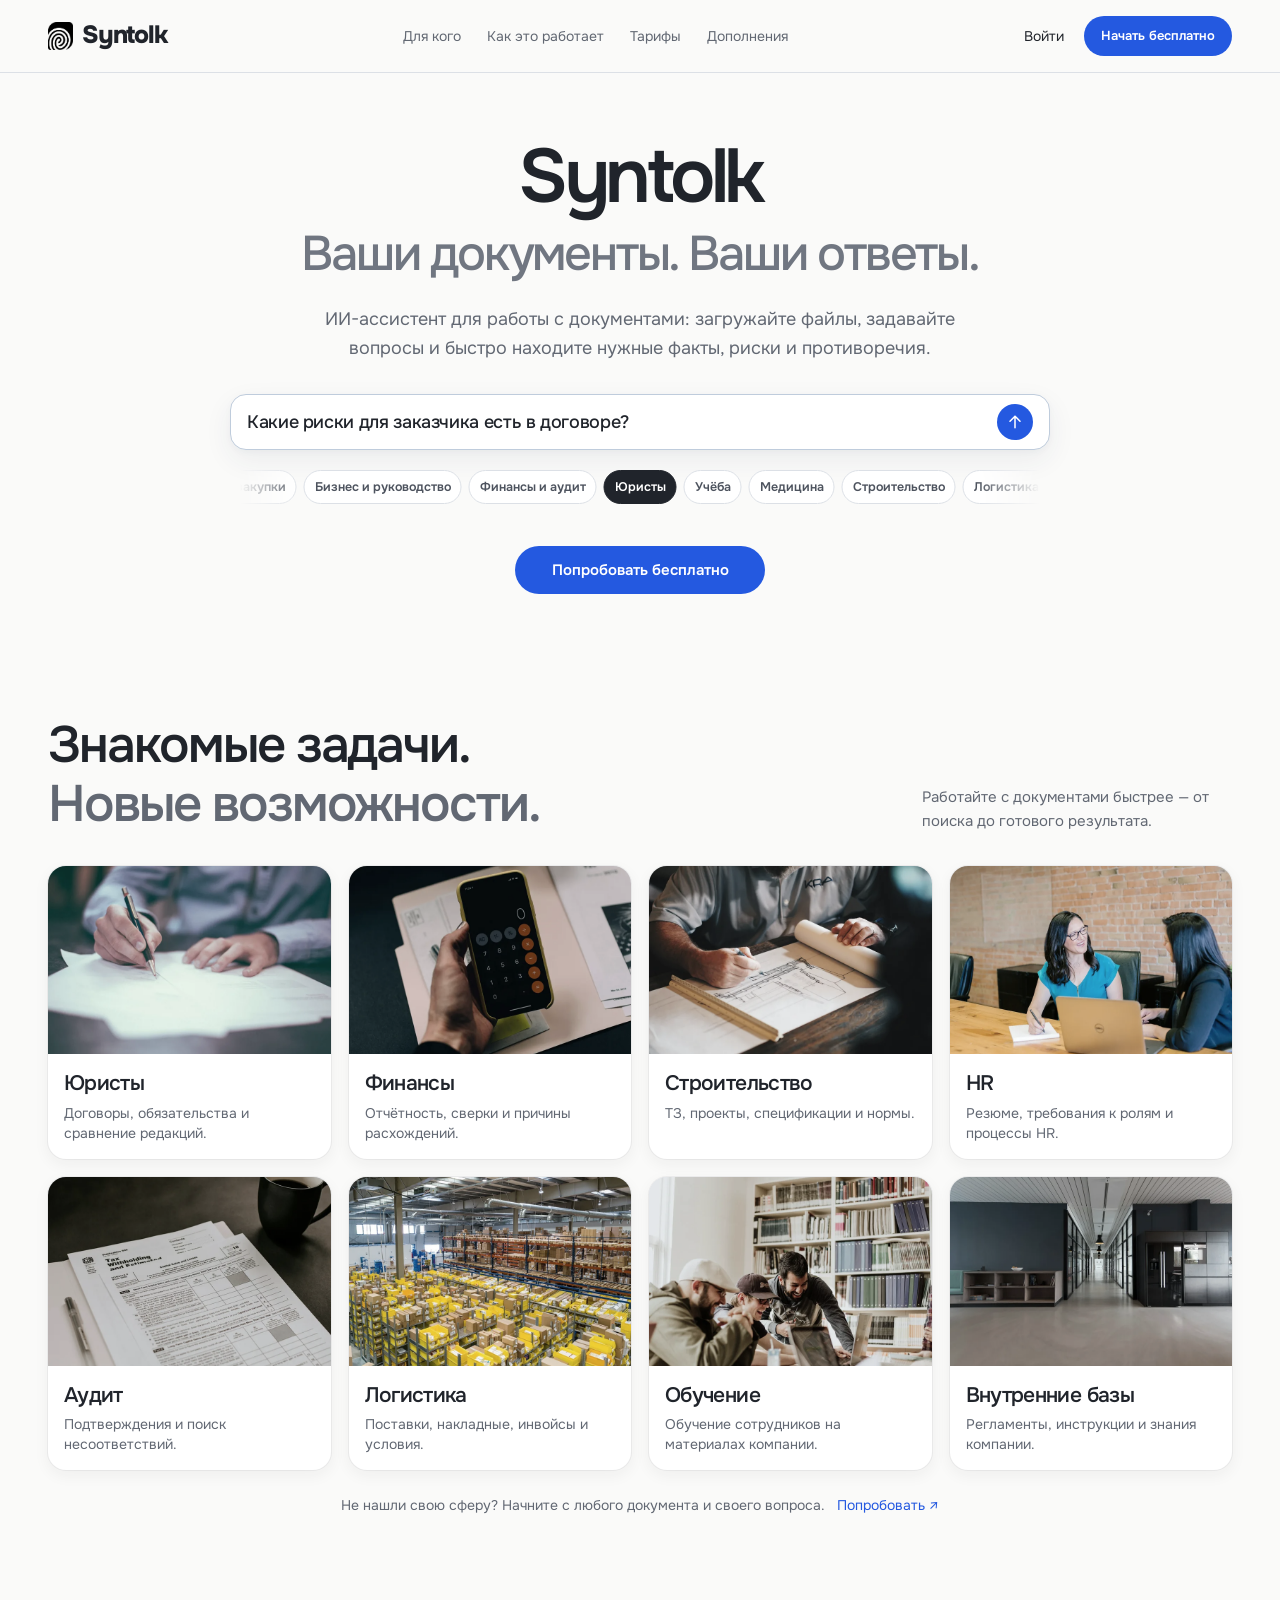
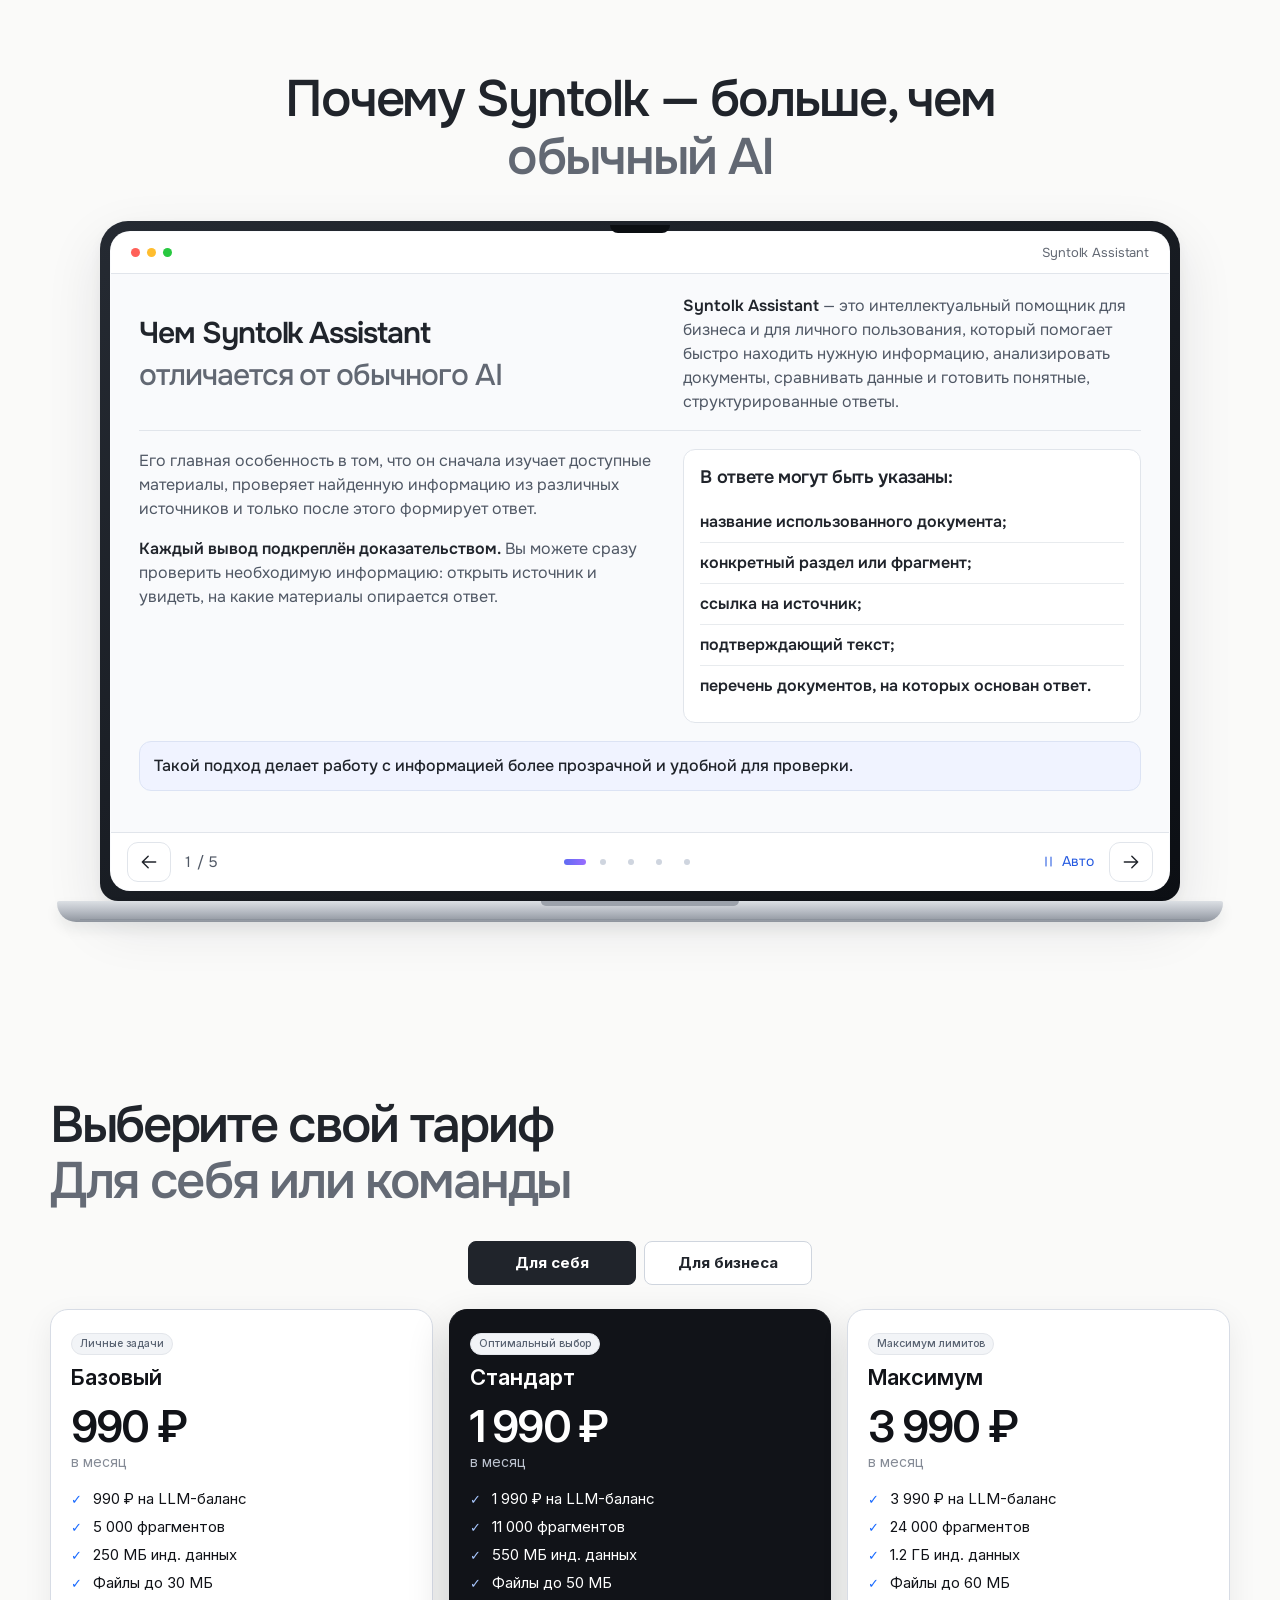
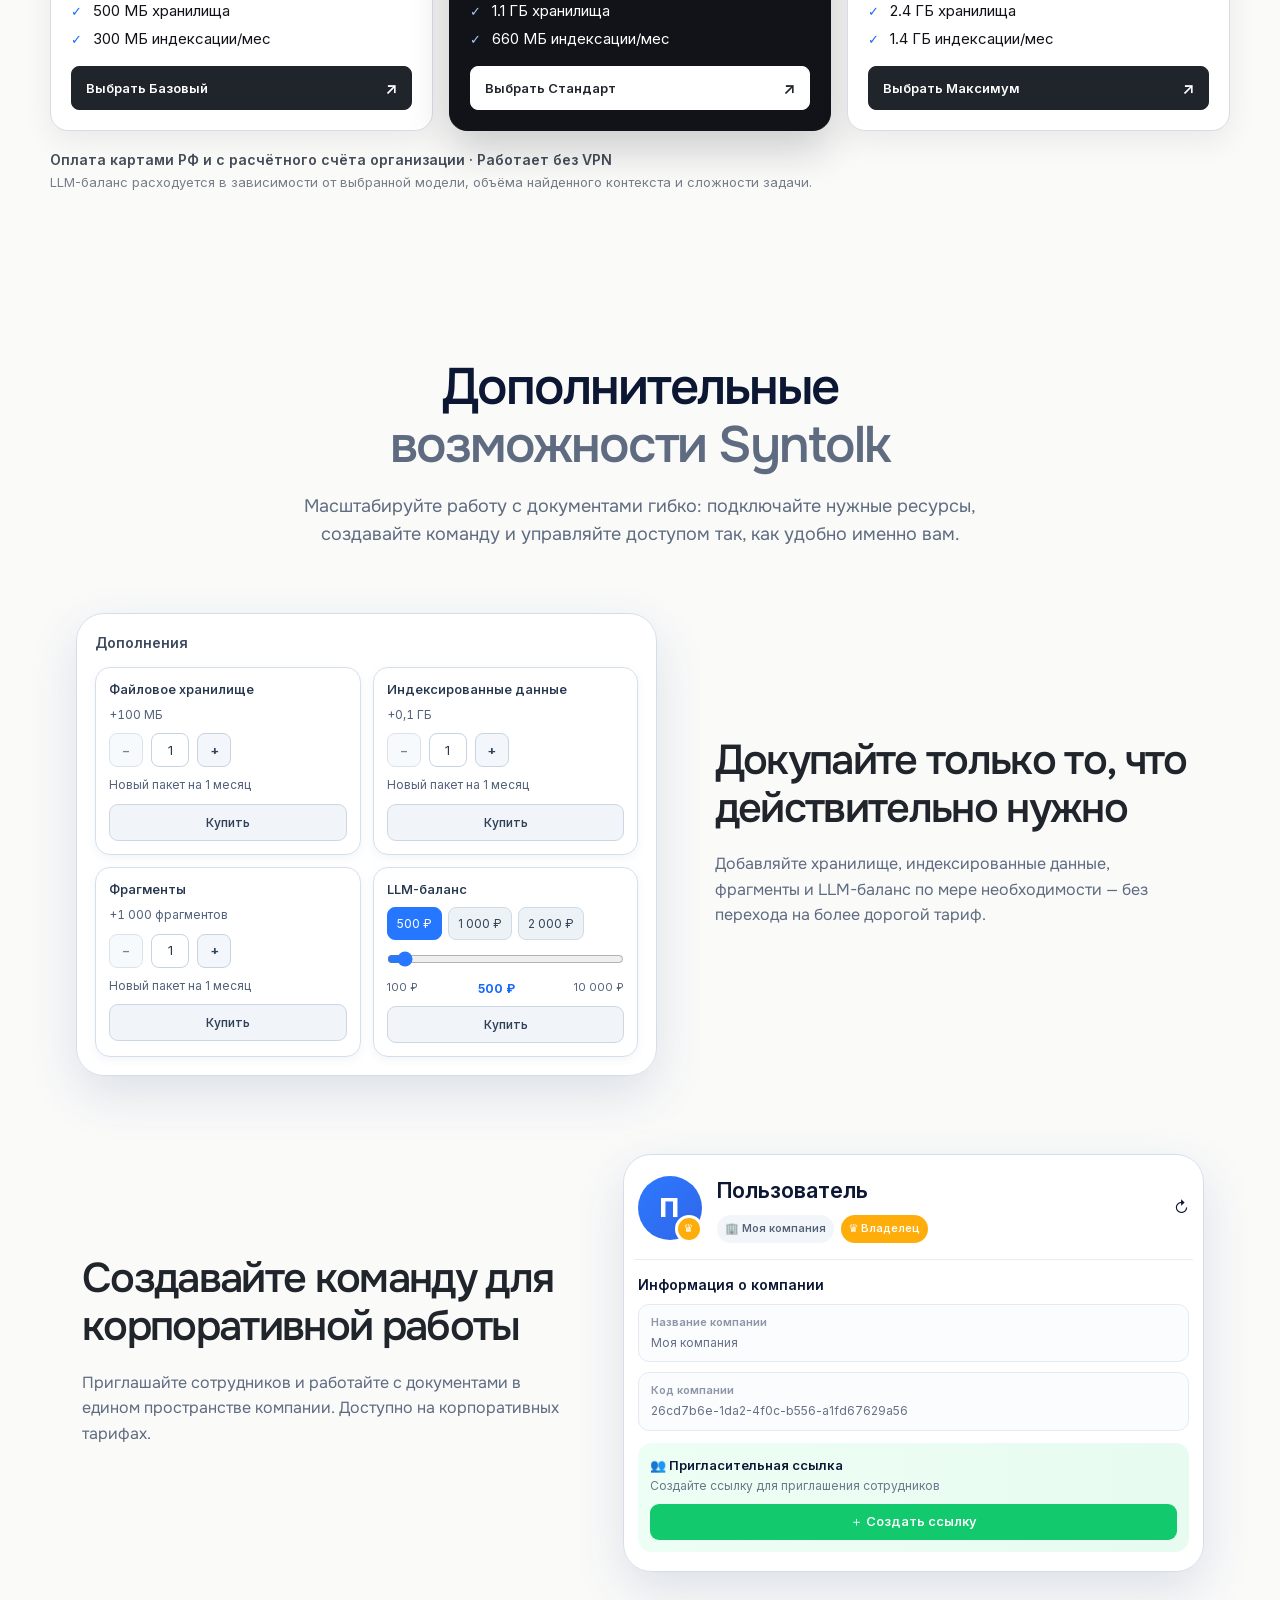
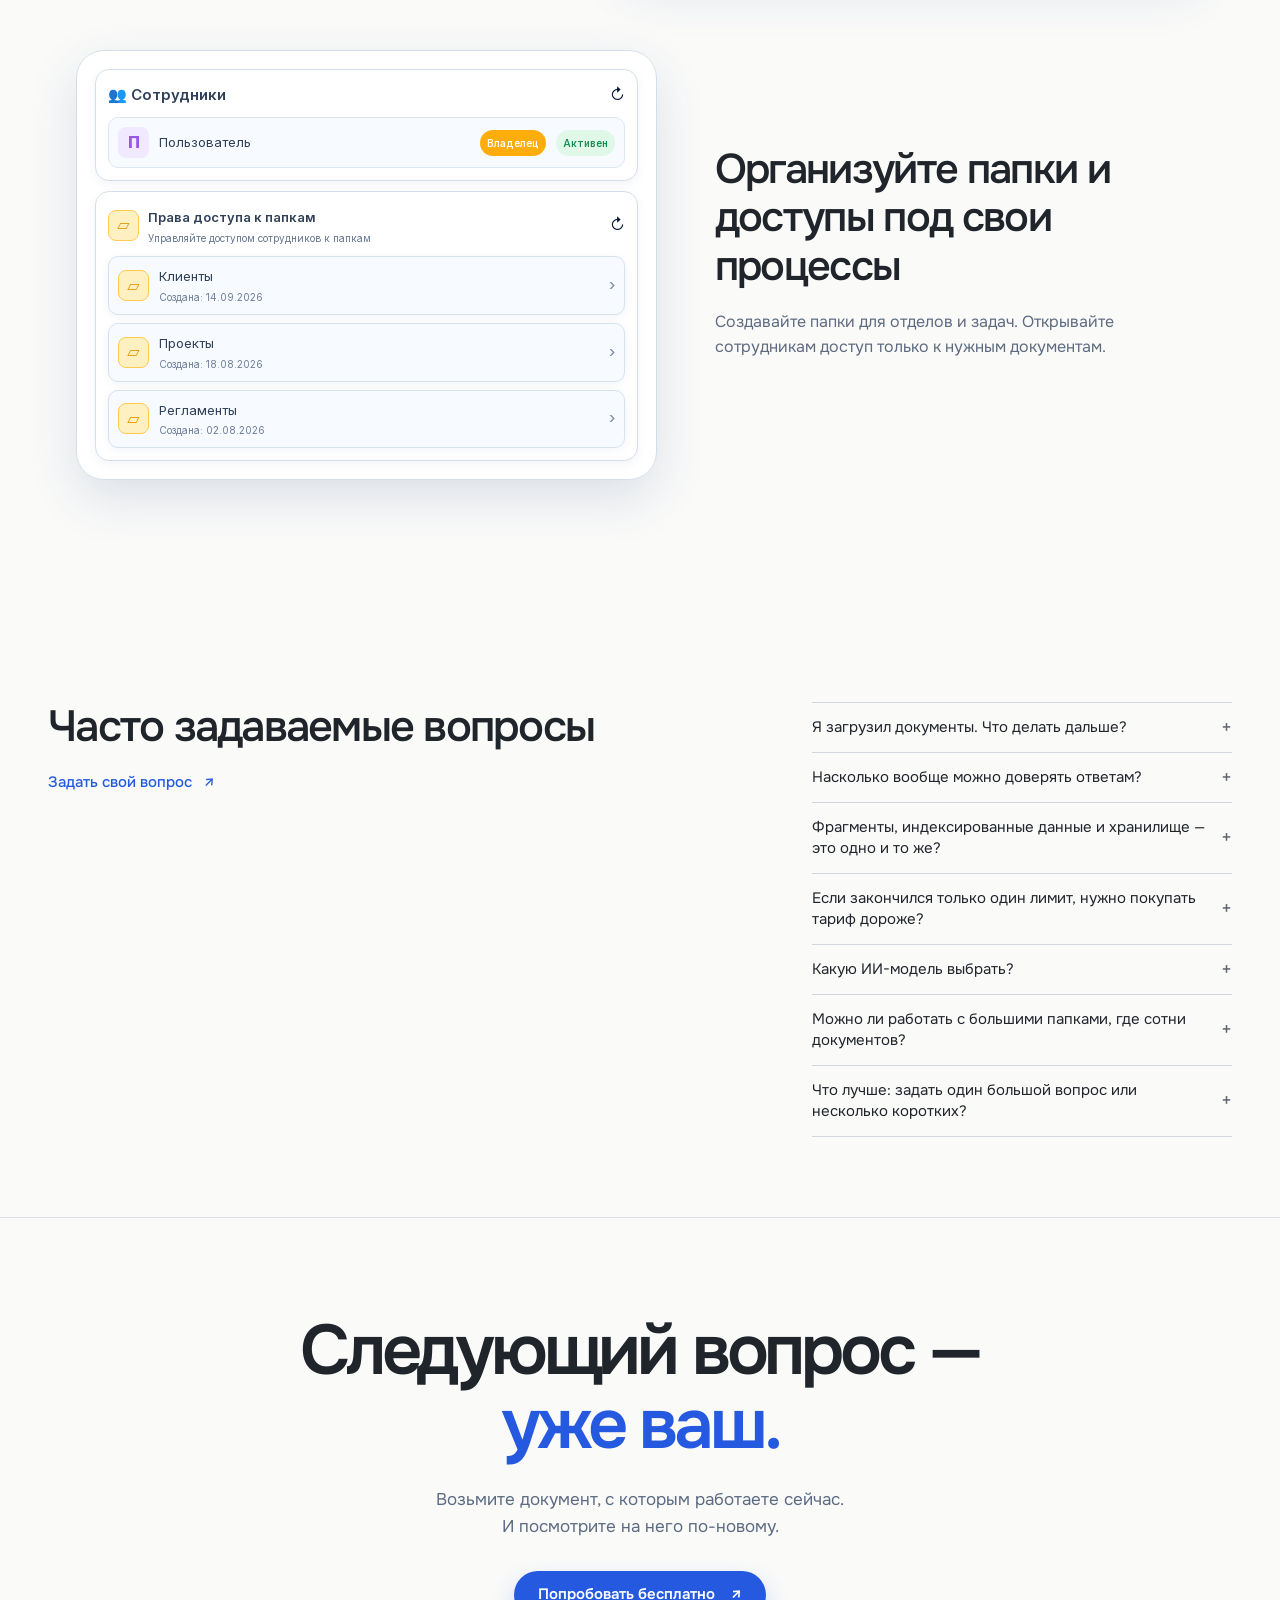
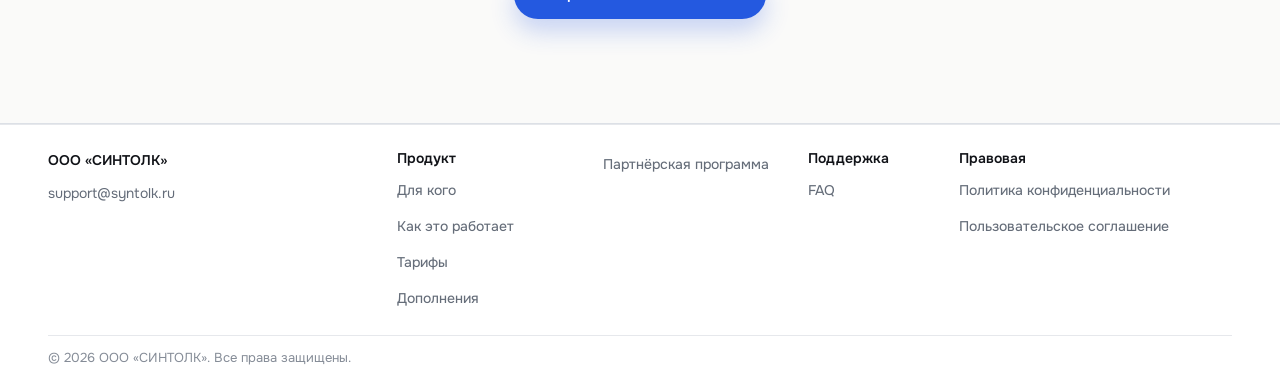
==== commit d34326dd: "fix: add partner program link to footer" ====
--- a/index.html
+++ b/index.html
@@ -10,7 +10,7 @@
   <link rel="preload" href="fonts/onest/font.ttf" as="font" type="font/ttf" crossorigin>
   <link rel="stylesheet" href="styles.css">
   <script src="site-data.js" defer></script>
-  <script src="site.js" defer></script>
+  <script src="site.js?v=5047b6b" defer></script>
 </head>
 <body>
 <a class="skip-link" href="#main">Перейти к содержимому</a>
@@ -100,17 +100,17 @@
               <p class="as-takeaway">Такой подход делает работу с информацией более прозрачной и удобной для проверки.</p>
             </article>
 
-            <article class="as-page" data-title="Контекст компании" aria-label="2 из 5" hidden>
+            <article class="as-page as-company-page" data-title="Контекст компании" aria-label="2 из 5" hidden>
               <header class="as-page-header"><h2 class="as-screen-title">Помощник, который понимает вашу работу</h2><p class="as-lead">У каждой компании свои правила, документы и задачи. <strong>Дайте Syntolk нужные материалы — и получите специализированного помощника в контексте вашей организации, отрасли или проекта.</strong></p></header>
               <div class="as-grid as-split">
-                <section class="as-panel">
-                  <div class="as-company-flow"><span class="as-step-icon"><svg fill="none" stroke="currentColor" stroke-width="1.7" stroke-linecap="round" stroke-linejoin="round"><use href="#as-company"/></svg></span><div><strong>Знание вашей компании рядом с вами</strong><p>Договоры, положения, инструкции и стандарты.</p></div></div>
-                  <ul class="as-company-points"><li><strong>Находите нужные условия в договорах</strong></li><li><strong>Сверяйте требования по технической документации</strong></li><li><strong>Сопоставляйте данные из разных отчётов</strong></li><li><strong>Разбирайтесь во внутренних правилах компании</strong></li></ul>
+                <section class="as-company-panel">
+                  <div class="as-company-flow"><h3>Знание вашей компании рядом с вами</h3><p>Договоры, положения, инструкции и стандарты.</p></div>
+                  <ul class="as-company-points"><li><strong>Находите</strong> нужные условия в договорах</li><li><strong>Сверяйте</strong> требования по технической документации</li><li><strong>Сопоставляйте</strong> данные из разных отчётов</li><li><strong>Разбирайтесь</strong> во внутренних правилах компании</li></ul>
                   <div class="as-benefit"><svg fill="none" stroke="currentColor" stroke-width="1.8" stroke-linecap="round"><use href="#as-check"/></svg><span><strong>Чем качественнее база, тем глубже контекст.</strong> Помощник опирается на сведения, которые вы ему предоставили.</span></div>
                 </section>
                 <section class="as-sectors-panel">
                   <h3>От договорной работы до HR</h3><p>Один помощник для разных направлений:</p>
-                  <div class="as-sectors"><span class="as-sector">Право и договоры</span><span class="as-sector">Финансы и бухгалтерия</span><span class="as-sector">Закупки и тендеры</span><span class="as-sector">Производство</span><span class="as-sector">Строительство</span><span class="as-sector">Медицина и фармацевтика</span><span class="as-sector">IT и техдокументация</span><span class="as-sector">Продажи и маркетинг</span><span class="as-sector">Логистика</span><span class="as-sector">Страхование</span><span class="as-sector">Образование</span><span class="as-sector">HR</span><span class="as-sector">Государственное управление</span><span class="as-sector">Корпоративные регламенты</span></div>
+                  <div class="as-sectors"><span class="as-sector">Право и договоры</span><span class="as-sector">Финансы и бухгалтерия</span><span class="as-sector">Закупки и тендеры</span><span class="as-sector">Производство</span><span class="as-sector">Строительство</span><span class="as-sector">Медицина и фармацевтика</span><span class="as-sector">IT и техдокументация</span><span class="as-sector">Продажи и маркетинг</span><span class="as-sector">Логистика</span><span class="as-sector">Страхование</span><span class="as-sector">Образование</span><span class="as-sector">HR</span><span class="as-sector">Корпоративные регламенты</span></div>
                 </section>
               </div>
               <p class="as-takeaway">Задача Syntolk — погружаться в конкретную предметную область через документы, инструкции, договоры, отчёты, нормативные материалы и другие предоставленные источники.</p>
@@ -470,7 +470,6 @@
             <button class="af-permission-toggle" type="button" data-permission="Удаление" aria-pressed="true"><span class="af-switch af-on"></span>Удаление</button>
           </div>
           <a class="af-dialog-add" href="https://platform.syntolk.ru/register">Добавить</a>
-          <div class="af-dialog-current"><b>Текущие права доступа</b><span class="af-dialog-status">Нет назначенных прав доступа. Добавьте права доступа для пользователей.</span></div>
         </div>
       </div>
     </div>
@@ -514,6 +513,7 @@
         <a href="#pricing">Тарифы</a>
         <a href="#additional-features">Дополнения</a>
       </div></details>
+      <div class="site-footer__group"><a href="https://syntolk.ru/partners/">Партнёрская программа</a></div>
       <details class="site-footer__group responsive-details" open><summary>Поддержка</summary><div class="site-footer__links">
         <a href="#faq">FAQ</a>
       </div></details>
--- a/styles.css
+++ b/styles.css
@@ -57,7 +57,7 @@
 /* FAQ and footer */
 .faq{background:var(--surface)}.faq-layout{display:grid;grid-template-columns:minmax(0,1fr) minmax(0,420px);gap:56px}.faq-heading h2{font-size:clamp(34px,3.4vw,46px)}.faq-heading .text-link{margin-top:18px}.faq-list{width:100%;max-width:420px;justify-self:end}.faq-list details{border-bottom:1px solid #d1d6de}.faq-list details:first-child{border-top:1px solid #d1d6de}.faq-list summary{display:flex;align-items:center;justify-content:space-between;gap:16px;list-style:none;cursor:pointer;font-size:15px;line-height:1.4;padding:14px 0}.faq-list summary::-webkit-details-marker{display:none}.faq-list summary span{font-size:20px;line-height:1;flex:none;color:var(--muted)}.faq-list details[open] summary span{transform:rotate(45deg)}.faq-list details p{font-size:14px;line-height:1.6;color:var(--muted);margin:0 22px 16px 0}.faq-list p a{color:var(--blue);overflow-wrap:anywhere}
 .final-section{position:relative;overflow:hidden;text-align:center;padding:96px 0 104px;background:#fafaf9;border-top:1px solid var(--line);border-bottom:1px solid var(--line)}.final-section:before{display:none}.final-content{position:relative;z-index:1;max-width:780px}.final-section h2{font-size:clamp(46px,5.5vw,72px);line-height:1.05;letter-spacing:-.06em;font-weight:600}.final-section h2 span{color:var(--blue)}.final-section p{max-width:520px;margin:24px auto 30px;font-size:17px;line-height:1.6;color:#5c6b82}.final-section .button{min-width:250px;box-shadow:0 12px 24px #2459e03d;transition:transform .2s ease,box-shadow .2s ease}.final-section .button:hover{transform:translateY(-2px);box-shadow:0 16px 30px #2459e04d}
-.site-footer{padding:0;border-top:1px solid #e6e8ec;background:#fff;color:#111318;font-size:14px}.site-footer__main{display:grid;grid-template-columns:minmax(160px,.55fr) minmax(0,1.45fr);gap:32px;padding-top:24px;padding-bottom:20px}.site-footer__contact{min-width:0}.site-footer__company{margin:0 0 6px;color:#111318;font-size:14px;font-weight:600}.site-footer__mail{display:inline-flex;align-items:center;min-height:32px;color:#646c79;font-size:14px;transition:color .18s ease}.site-footer__mail:hover{color:#1769ff}.site-footer__nav{display:grid;grid-template-columns:minmax(0,1fr) minmax(0,.7fr) minmax(0,1.5fr);gap:24px}.site-footer__group{min-width:0}.site-footer__group a{display:flex;align-items:center;min-height:32px;color:#656d79;font-size:14px;line-height:1.4;font-weight:450;transition:color .18s ease;overflow-wrap:anywhere}.site-footer__group a:hover{color:#111318}.site-footer__bottom{border-top:1px solid #e6e8ec;padding-top:13px;padding-bottom:16px;color:#858c97;font-size:13px;line-height:1.4}
+.site-footer{padding:0;border-top:1px solid #e6e8ec;background:#fff;color:#111318;font-size:14px}.site-footer__main{display:grid;grid-template-columns:minmax(160px,.55fr) minmax(0,1.45fr);gap:32px;padding-top:24px;padding-bottom:20px}.site-footer__contact{min-width:0}.site-footer__company{margin:0 0 6px;color:#111318;font-size:14px;font-weight:600}.site-footer__mail{display:inline-flex;align-items:center;min-height:32px;color:#646c79;font-size:14px;transition:color .18s ease}.site-footer__mail:hover{color:#1769ff}.site-footer__nav{display:grid;grid-template-columns:minmax(0,1fr) minmax(0,1fr) minmax(0,.7fr) minmax(0,1.5fr);gap:24px}.site-footer__group{min-width:0}.site-footer__group a{display:flex;align-items:center;min-height:32px;color:#656d79;font-size:14px;line-height:1.4;font-weight:450;transition:color .18s ease;overflow-wrap:anywhere}.site-footer__group a:hover{color:#111318}.site-footer__bottom{border-top:1px solid #e6e8ec;padding-top:13px;padding-bottom:16px;color:#858c97;font-size:13px;line-height:1.4}
 
 /* Dialogs remain legible and scroll within the viewport. */
 .case-dialog{padding:0;border:0;border-radius:22px;width:min(960px,calc(100% - 40px));height:min(420px,calc(100dvh - 40px));max-height:calc(100dvh - 40px);font-family:inherit;color:var(--ink);background:white;overflow:hidden;overscroll-behavior:contain}.case-dialog::backdrop{background:#141b2b80;backdrop-filter:blur(6px)}
@@ -931,10 +931,8 @@
   #additional-features .af-permission-toggle{display:inline-flex;align-items:center;gap:7px;padding:3px 0;border:0;background:transparent;color:#53627a;font:inherit;font-size:12px;cursor:pointer}
   #additional-features .af-permission-toggle:hover{color:#27364c}
   #additional-features .af-permission-toggle .af-switch{flex:0 0 auto}
-  #additional-features .af-dialog-add{display:inline-flex;align-items:center;justify-content:center;margin:0 0 12px 0;min-width:104px;min-height:36px;padding:8px 18px;border:0;border-radius:8px;background:#78aaf3;color:#fff;font:600 13px/1.3 Onest,ui-sans-serif,system-ui,sans-serif;text-decoration:none;cursor:pointer;transition:background .18s ease,transform .18s ease}
+  #additional-features .af-dialog-add{display:inline-flex;align-items:center;justify-content:center;margin:0;min-width:104px;min-height:36px;padding:8px 18px;border:0;border-radius:8px;background:#78aaf3;color:#fff;font:600 13px/1.3 Onest,ui-sans-serif,system-ui,sans-serif;text-decoration:none;cursor:pointer;transition:background .18s ease,transform .18s ease}
   #additional-features .af-dialog-add:hover{background:#4d8ce9;transform:translateY(-1px)}
-  #additional-features .af-dialog-current{display:grid;gap:5px;padding-top:10px;border-top:1px solid #dce4ef;color:#65738a;font-size:13px;line-height:1.35}
-  #additional-features .af-dialog-current b{color:#27364c;font-weight:650}
   @media (max-width:560px){
     #additional-features .af-permission-dialog{padding:12px}
     #additional-features .af-permission-panel{padding:18px 16px}
@@ -1783,14 +1781,16 @@
 #syntolk-about .assistant-showcase .as-page .as-overview-sources h3{text-transform:none;letter-spacing:-.02em}
 #syntolk-about .assistant-showcase .as-page .as-overview-sources li{font-size:16px;line-height:1.5;color:var(--as-body)}
 #syntolk-about .assistant-showcase .as-page .as-overview-copy .as-overview-proof{margin-top:16px;line-height:1.5}
-#syntolk-about .assistant-showcase .as-page .as-company-flow{gap:10px;margin-bottom:12px}
-#syntolk-about .assistant-showcase .as-page .as-company-flow strong{font-size:18px;line-height:1.3;font-weight:600}
+#syntolk-about .assistant-showcase .as-page .as-company-panel{min-width:0}
+#syntolk-about .assistant-showcase .as-page .as-company-flow{display:block;margin-bottom:12px}
+#syntolk-about .assistant-showcase .as-page .as-company-flow p{margin-top:0}
+#syntolk-about .assistant-showcase .as-page .as-company-flow h3,#syntolk-about .assistant-showcase .as-page .as-sectors-panel h3{margin:0 0 6px;font-size:18px;line-height:1.3;font-weight:600;letter-spacing:-.02em}
 #syntolk-about .assistant-showcase .as-page .as-company-flow .as-step-icon{padding:8px;border-radius:10px}
 #syntolk-about .assistant-showcase .as-page .as-company-flow .as-step-icon svg{width:20px;height:20px}
-#syntolk-about .assistant-showcase .as-page .as-company-points{display:grid;gap:8px;margin:0;padding:0 0 0 19px;list-style:disc;font-size:16px;line-height:1.5}
+#syntolk-about .assistant-showcase .as-page .as-company-points{display:grid;gap:8px;margin:0;padding:0 0 0 19px;list-style:disc;font-size:16px;font-weight:400;line-height:1.5}
 #syntolk-about .assistant-showcase .as-page .as-company-points li{padding-left:3px}
 #syntolk-about .assistant-showcase .as-page .as-company-points li::marker{color:var(--muted)}
-#syntolk-about .assistant-showcase .as-page .as-benefit{margin-top:12px;padding:10px 12px;border:1px solid var(--line);border-radius:var(--as-card-radius);background:var(--soft);font-size:16px;line-height:1.5;color:var(--as-body)}
+#syntolk-about .assistant-showcase .as-page .as-benefit{margin-top:12px;padding:0;border:0;border-radius:0;background:transparent;font-size:16px;line-height:1.5;color:var(--as-body)}
 #syntolk-about .assistant-showcase .as-page .as-benefit svg{color:var(--muted)}
 #syntolk-about .assistant-showcase .as-page .as-analysis-steps{gap:3px 12px}
 #syntolk-about .assistant-showcase .as-page .as-analysis-steps li{padding:3px 10px;border-color:var(--line);border-radius:var(--as-card-radius);background:#fff;font-size:16px;line-height:1.5;color:var(--as-body)}
@@ -1804,6 +1804,7 @@
 #syntolk-about .assistant-showcase .as-page .as-usage-guide{gap:14px 24px}
 #syntolk-about .assistant-showcase .as-page .as-usage-guide section:nth-child(n+3){padding-top:12px;border-color:var(--line)}
 #syntolk-about .assistant-showcase .as-page .as-takeaway{margin:18px 0 0;padding:12px 14px;border:1px solid var(--as-note-line);border-radius:var(--as-card-radius);background:var(--tint);color:var(--ink);font-size:16px;font-weight:500;line-height:1.5;letter-spacing:0}
+@media(min-width:761px){#syntolk-about .assistant-showcase .as-company-page .as-takeaway{margin-top:12px}}
 @media(max-width:760px){
 #syntolk-about .assistant-showcase .as-page .as-screen-title{font-size:26px}
 #syntolk-about .assistant-showcase .as-page .as-overview-title-detail{font-size:inherit}
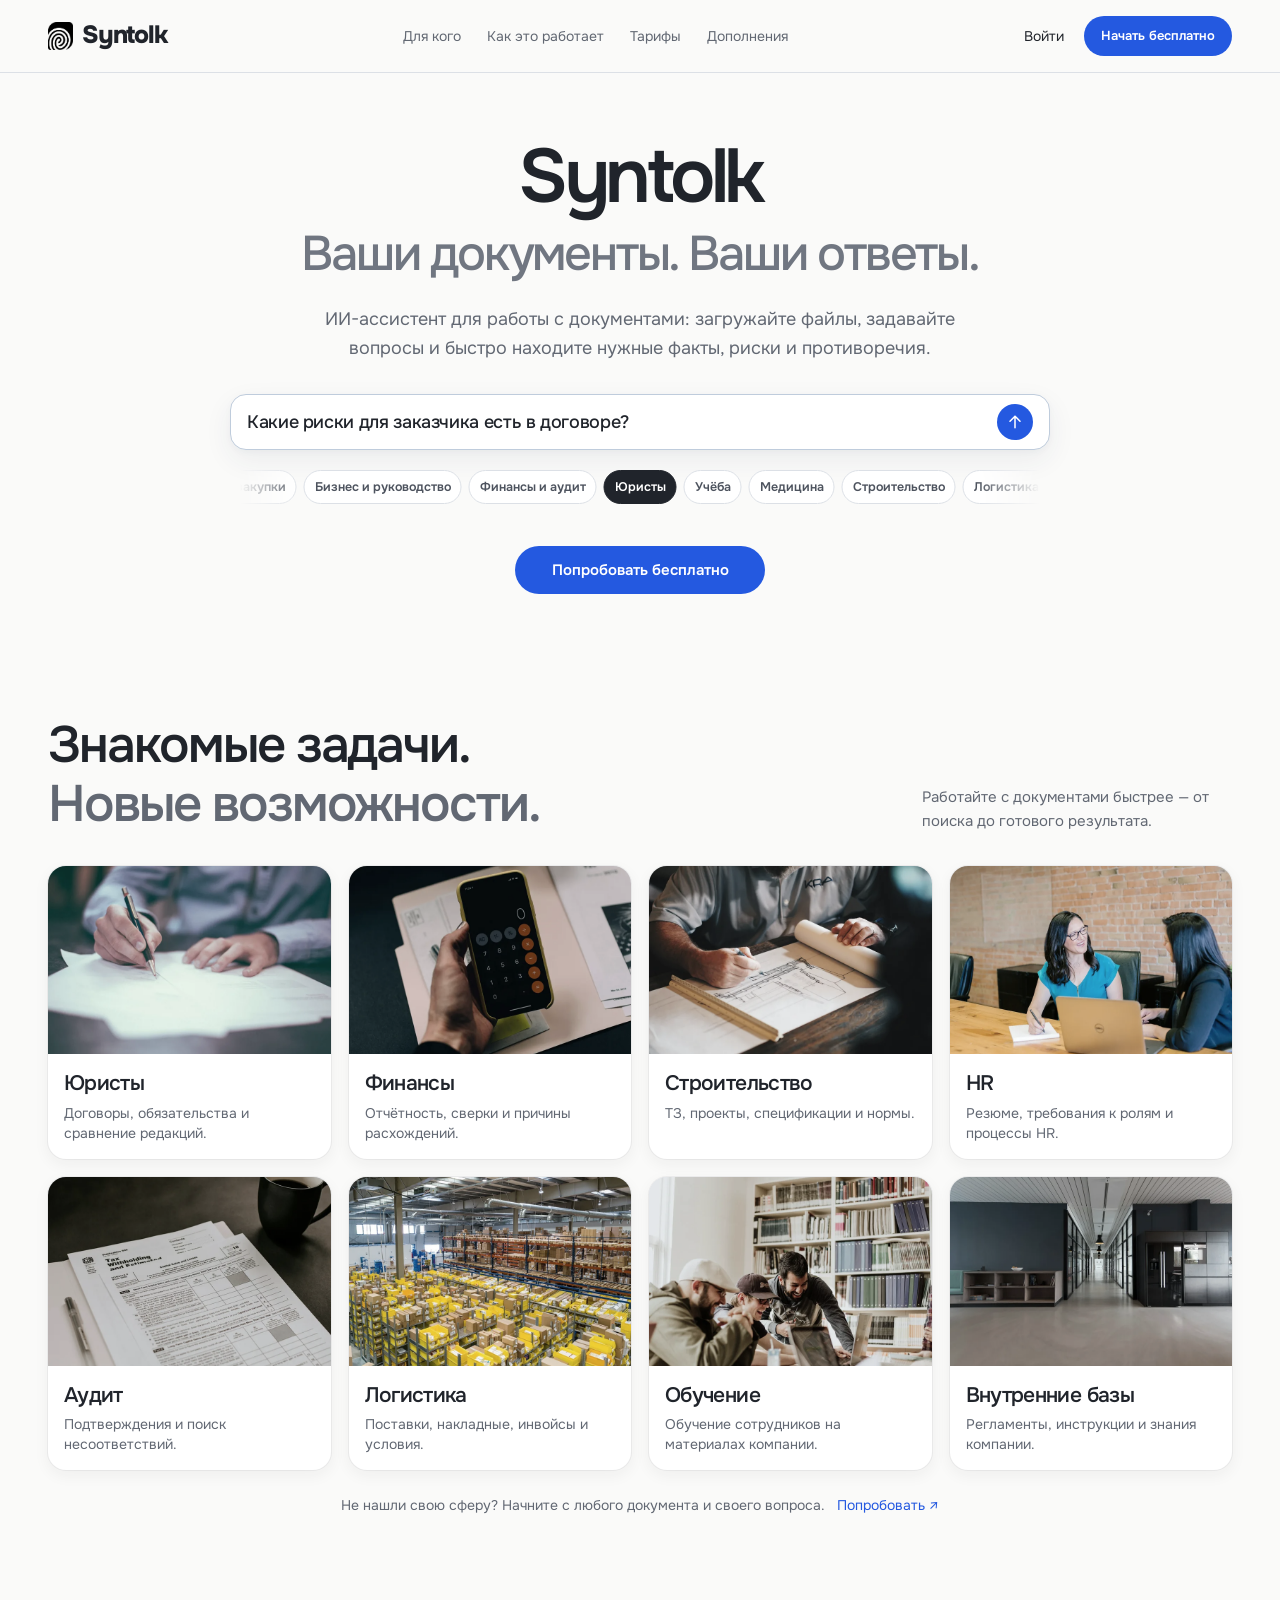
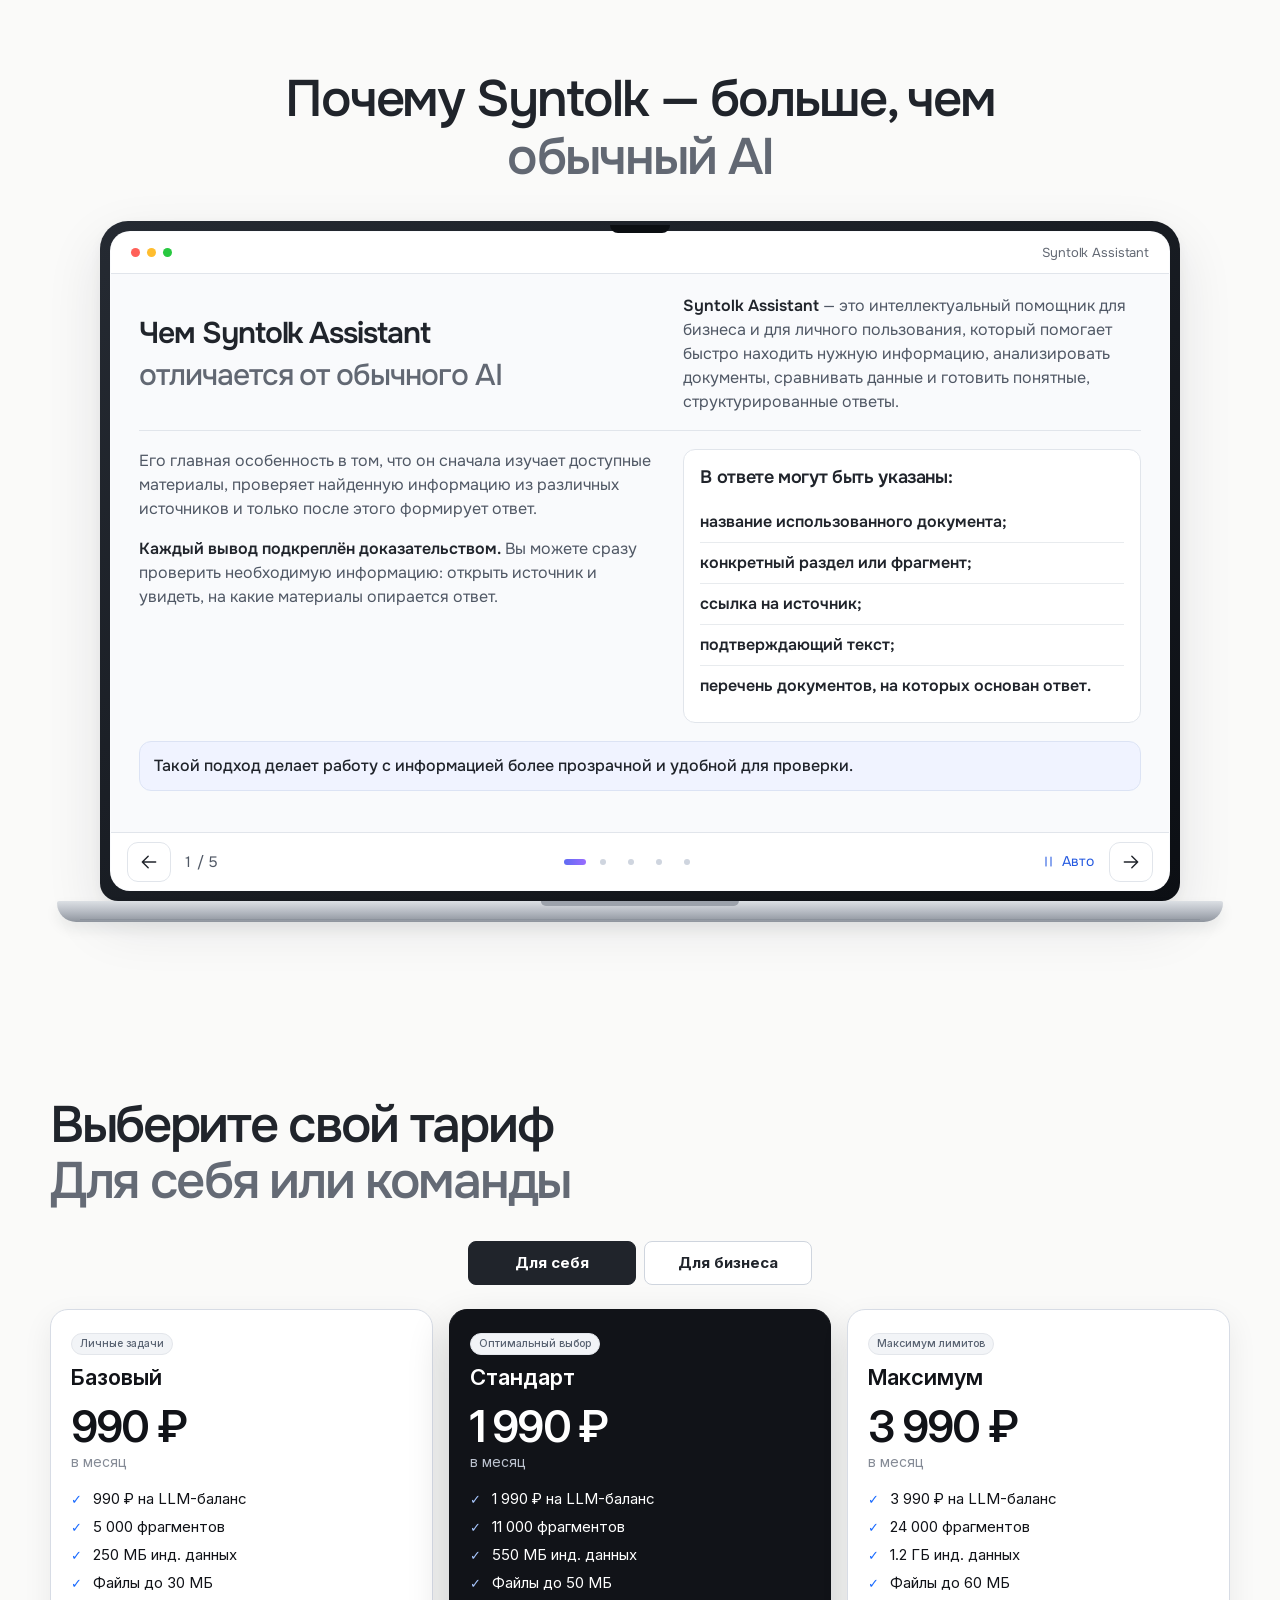
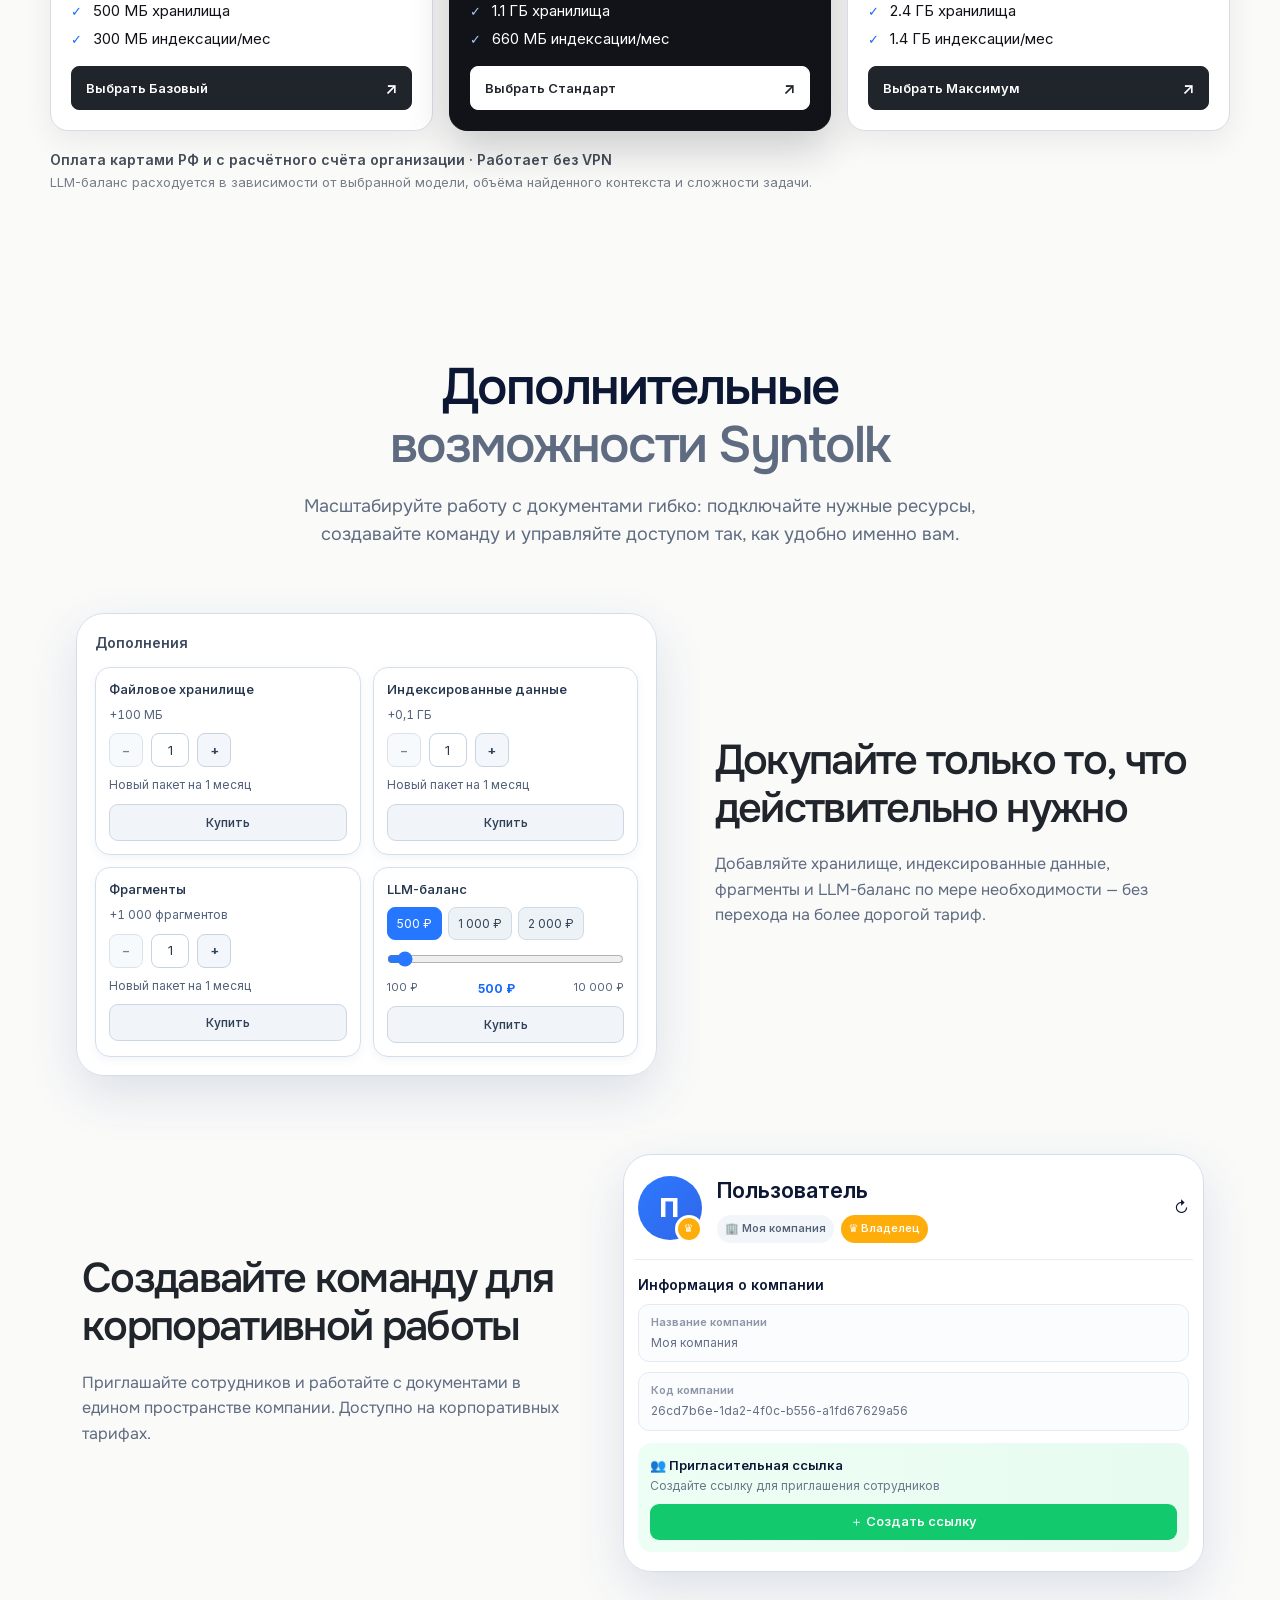
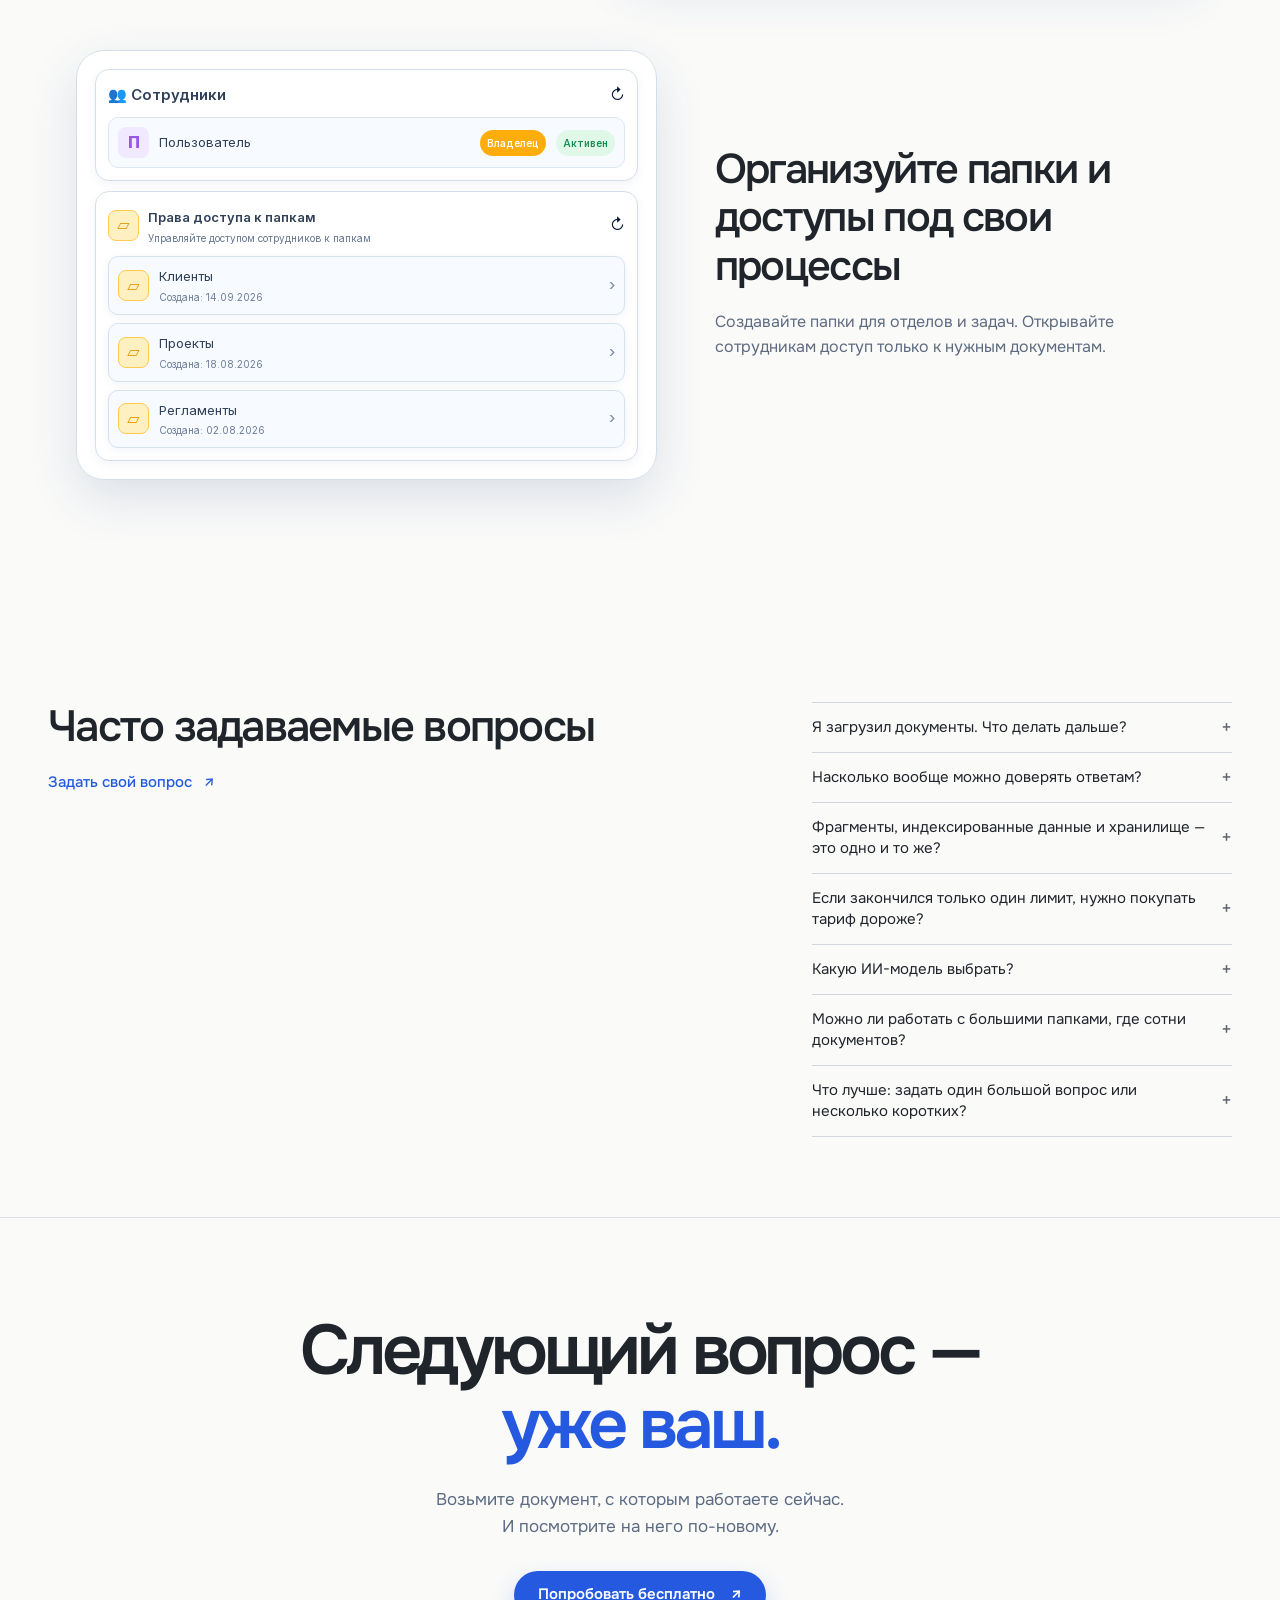
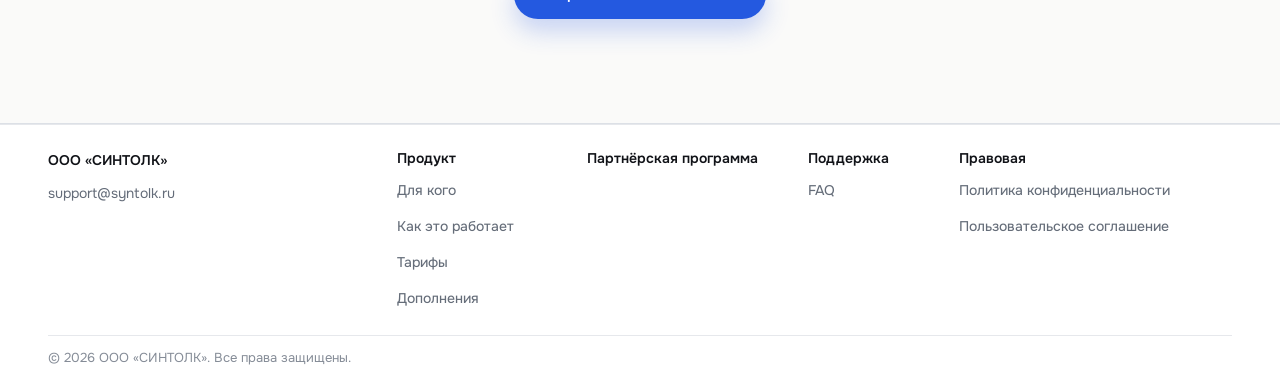
==== commit e045d198: "fix: restore Yandex Metrika and Webvisor on landing pages" ====
--- a/index.html
+++ b/index.html
@@ -3,6 +3,20 @@
 <head>
   <meta charset="utf-8">
   <meta name="viewport" content="width=device-width, initial-scale=1, viewport-fit=cover">
+  <!-- Yandex.Metrika counter -->
+  <script>
+    (function(m,e,t,r,i,k,a){m[i]=m[i]||function(){(m[i].a=m[i].a||[]).push(arguments)};
+    m[i].l=1*new Date();k=e.createElement(t),a=e.getElementsByTagName(t)[0],k.async=1,k.src=r,a.parentNode.insertBefore(k,a)})
+    (window, document, "script", "https://mc.yandex.ru/metrika/tag.js", "ym");
+
+    ym(105516749, "init", {
+      clickmap: true,
+      trackLinks: true,
+      accurateTrackBounce: true,
+      webvisor: true
+    });
+  </script>
+  <!-- /Yandex.Metrika counter -->
   <meta name="theme-color" content="#fafaf9">
   <title>Syntolk — ваши документы, ваши ответы</title>
   <meta name="description" content="Узнайте свою задачу. Syntolk помогает искать ответы в документах, сравнивать условия и проверять выводы по источникам. Для работы, бизнеса и обучения.">
@@ -13,6 +27,7 @@
   <script src="site.js?v=5047b6b" defer></script>
 </head>
 <body>
+  <noscript><div><img src="https://mc.yandex.ru/watch/105516749" style="position:absolute;left:-9999px" alt=""></div></noscript>
 <a class="skip-link" href="#main">Перейти к содержимому</a>
 <header class="site-header">
   <div class="nav wrap">
--- a/styles.css
+++ b/styles.css
@@ -1022,6 +1022,8 @@
 .site-footer__group{display:block;min-width:0}
 .site-footer__group>summary{display:block;list-style:none;margin:0 0 8px;font-size:14px;font-weight:600;line-height:1.3;cursor:default}
 .site-footer__group>summary::-webkit-details-marker{display:none}
+.site-footer__group>a{min-height:0;color:#111318;font-weight:600;line-height:1.3}
+@media(min-width:761px){.site-footer__group>a{margin-left:-16px}}
 .site-footer__links{display:flex;flex-direction:column;align-items:flex-start;gap:4px}
 .af-company-details>summary{font-size:14px;font-weight:600;line-height:1.4;list-style:none;margin-bottom:10px;cursor:default}
 .af-company-details>summary::-webkit-details-marker{display:none}
